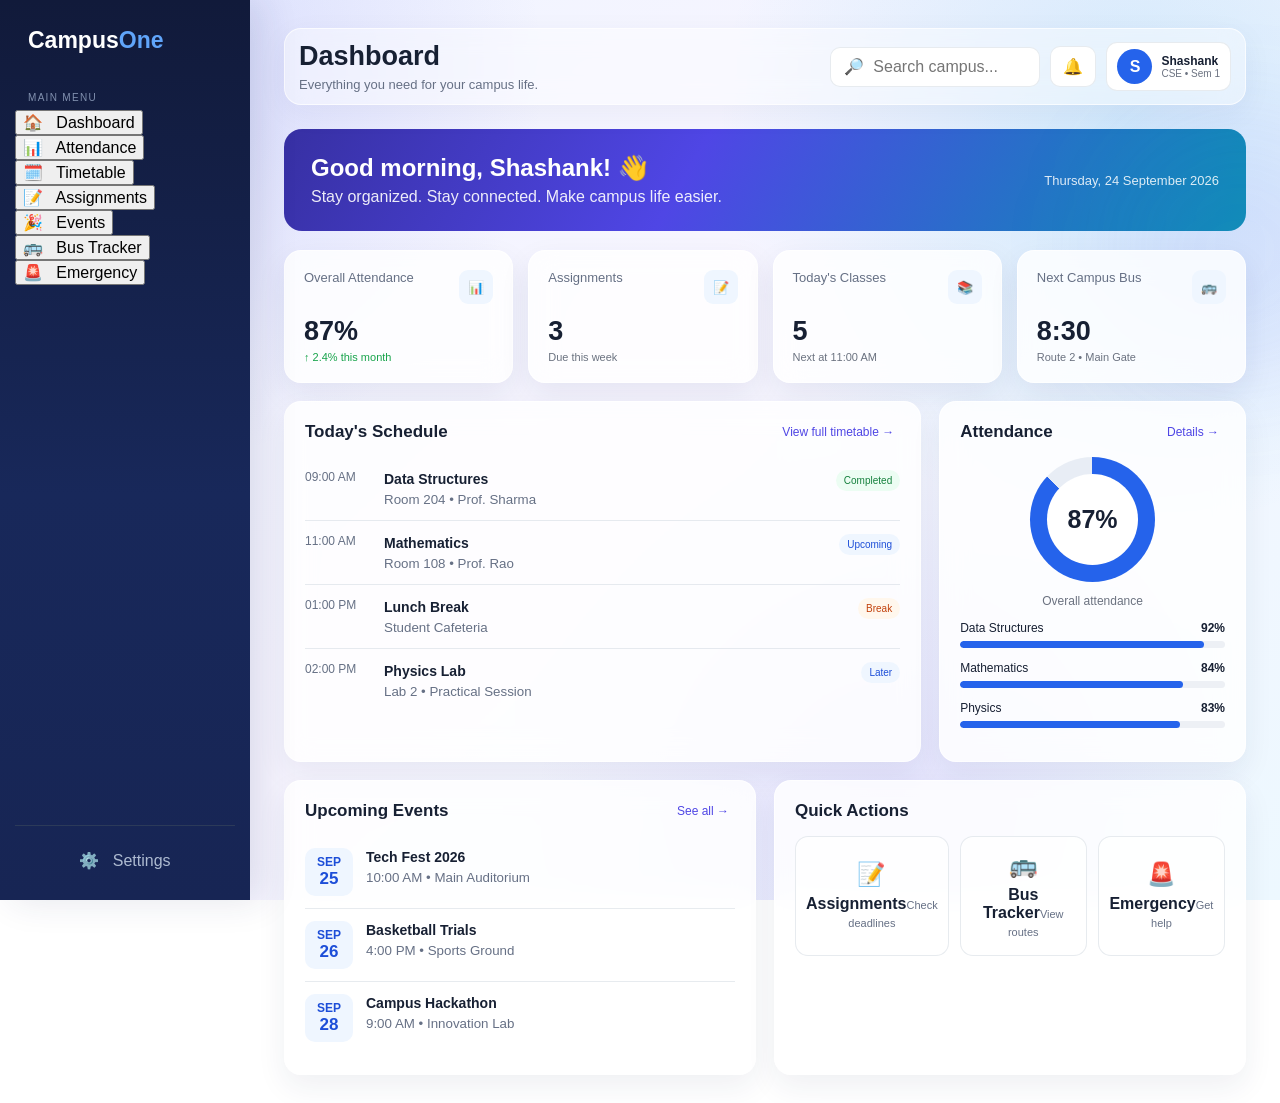
==== index.html @ 4d5c2d5e "Rename smart_campus_assistant_premium-4.html to index.html" ====
<!DOCTYPE html>
<html lang="en">
<head>
<meta charset="UTF-8">
<meta name="viewport" content="width=device-width,initial-scale=1.0">
<title>CampusOne | Smart Campus Assistant</title>
<style>
:root{--bg:#f3f6ff;--card:rgba(255,255,255,.82);--text:#172033;--muted:#667085;--primary:#4f46e5;--primary2:#3730a3;--line:rgba(148,163,184,.22);--green:#16a34a;--orange:#d97706;--red:#dc2626}
*{box-sizing:border-box}body{margin:0;font-family:Inter,Segoe UI,Arial,sans-serif;background:
radial-gradient(circle at 12% 8%,rgba(99,102,241,.18),transparent 28%),
radial-gradient(circle at 88% 14%,rgba(14,165,233,.16),transparent 30%),
radial-gradient(circle at 70% 90%,rgba(139,92,246,.12),transparent 30%),
linear-gradient(135deg,#eef4ff 0%,#f7f5ff 48%,#edf8ff 100%);
background-attachment:fixed;color:var(--text)}
button,input{font:inherit}.layout{display:flex;min-height:100vh}
.sidebar{width:250px;background:linear-gradient(180deg,#111a3a 0%,#18285a 55%,#172554 100%);color:#dbeafe;position:fixed;inset:0 auto 0 0;padding:22px 15px;z-index:10;box-shadow:12px 0 35px rgba(30,41,90,.12)}
.logo{font-size:23px;font-weight:800;padding:5px 13px 28px;color:#fff}.logo i{font-style:normal;color:#60a5fa}
.nav-title{font-size:10px;text-transform:uppercase;letter-spacing:1.3px;color:#8190ae;padding:10px 13px 7px}
.nav button{width:100%;border:0;background:transparent;color:#b9c5dc;text-align:left;padding:12px 14px;border-radius:10px;margin:2px 0;cursor:pointer}
.nav button:hover,.nav button.active{background:linear-gradient(90deg,#4f46e5,#2563eb);color:white;box-shadow:0 7px 18px rgba(37,99,235,.24)}.bottom{position:absolute;bottom:20px;left:15px;right:15px;border-top:1px solid #2c3a59;padding-top:15px}
.main{margin-left:250px;width:calc(100% - 250px);padding:28px 34px;position:relative}
.header{display:flex;justify-content:space-between;align-items:center;gap:20px;margin-bottom:24px;background:rgba(255,255,255,.42);padding:12px 14px;border:1px solid rgba(255,255,255,.7);border-radius:17px;backdrop-filter:blur(12px);box-shadow:0 8px 30px rgba(31,41,90,.05)}.header h1{margin:0;font-size:27px}.header p{margin:5px 0 0;color:var(--muted);font-size:13px}
.actions{display:flex;align-items:center;gap:10px}.search{background:#fff;border:1px solid var(--line);border-radius:10px;padding:10px 13px;width:210px}.iconbtn{border:1px solid var(--line);background:#fff;border-radius:10px;padding:10px 12px;cursor:pointer}.user{display:flex;align-items:center;gap:9px;background:#fff;border:1px solid var(--line);padding:6px 10px;border-radius:11px}.avatar{width:35px;height:35px;border-radius:50%;display:grid;place-items:center;background:#2563eb;color:#fff;font-weight:800}
.page{display:none}.page.active{display:block}.hero{background:linear-gradient(120deg,#3730a3 0%,#4f46e5 42%,#0891b2 100%);color:#fff;border-radius:18px;padding:25px 27px;display:flex;justify-content:space-between;align-items:center;overflow:hidden;margin-bottom:19px}.hero h2{margin:0 0 6px;font-size:24px}.hero p{margin:0;opacity:.9}.hero .date{font-size:13px;opacity:.85}
.stats{display:grid;grid-template-columns:repeat(4,1fr);gap:15px;margin-bottom:18px}.stat{background:var(--card);border:1px solid rgba(255,255,255,.72);border-radius:17px;padding:19px;box-shadow:0 12px 30px rgba(31,41,90,.08);backdrop-filter:blur(14px);transition:transform .2s,box-shadow .2s}.stat:hover{transform:translateY(-3px);box-shadow:0 16px 34px rgba(31,41,90,.12)}.stat-top{display:flex;justify-content:space-between;color:var(--muted);font-size:13px}.stat-icon{width:34px;height:34px;border-radius:9px;display:grid;place-items:center;background:#eff6ff}.stat strong{display:block;font-size:27px;margin-top:12px}.trend{font-size:11px;color:var(--green);margin-top:4px}
.grid{display:grid;grid-template-columns:1.35fr .65fr;gap:18px}.grid.equal{grid-template-columns:1fr 1fr}.card{background:var(--card);border:1px solid rgba(255,255,255,.72);border-radius:17px;padding:20px;box-shadow:0 12px 30px rgba(31,41,90,.07);backdrop-filter:blur(14px);transition:box-shadow .2s}.card:hover{box-shadow:0 15px 34px rgba(31,41,90,.1)}.card-head{display:flex;justify-content:space-between;align-items:center;margin-bottom:15px}.card-head h3{margin:0;font-size:17px}.link{border:0;background:none;color:var(--primary);font-size:12px;cursor:pointer}
.schedule{display:flex;gap:14px;padding:13px 0;border-bottom:1px solid var(--line)}.schedule:last-child{border:0}.time{width:65px;color:var(--muted);font-size:12px}.classbox{flex:1}.classbox b{font-size:14px}.classbox small{display:block;color:var(--muted);margin-top:4px}.tag{font-size:10px;padding:5px 8px;border-radius:99px;background:#eff6ff;color:#1d4ed8;height:max-content}.tag.green{background:#ecfdf3;color:#15803d}.tag.orange{background:#fff7ed;color:#c2410c}
.att-circle{width:125px;height:125px;border-radius:50%;margin:5px auto 12px;display:grid;place-items:center;background:conic-gradient(#2563eb 0 87%,#e8edf5 87% 100%);position:relative}.att-circle:after{content:"";position:absolute;width:91px;height:91px;border-radius:50%;background:#fff}.att-circle b{position:relative;z-index:1;font-size:25px}.center{text-align:center}.legend{display:flex;justify-content:space-between;font-size:12px;color:var(--muted);margin-top:10px}
.progress-row{margin:13px 0}.progress-row header{display:flex;justify-content:space-between;font-size:12px;margin-bottom:6px}.bar{height:7px;background:#edf0f5;border-radius:9px;overflow:hidden}.bar span{display:block;height:100%;background:#2563eb;border-radius:9px}
.event{display:flex;gap:13px;padding:12px 0;border-bottom:1px solid var(--line)}.event:last-child{border:0}.event-date{width:48px;height:48px;border-radius:10px;background:#eff6ff;color:#1d4ed8;text-align:center;padding-top:7px;font-weight:800;font-size:12px}.event-date span{display:block;font-size:17px}.event b{font-size:14px}.event small{display:block;color:var(--muted);margin-top:4px}
.quick{display:grid;grid-template-columns:repeat(3,1fr);gap:11px}.quick button{border:1px solid var(--line);background:rgba(255,255,255,.72);padding:15px 10px;border-radius:13px;cursor:pointer;color:var(--text);transition:.2s}.quick button:hover{transform:translateY(-2px);box-shadow:0 8px 20px rgba(31,41,90,.08)}.quick button:hover{border-color:#93c5fd;background:#f8fbff}.quick div{font-size:23px;margin-bottom:7px}.quick small{font-size:11px;color:var(--muted)}
table{width:100%;border-collapse:collapse;background:rgba(255,255,255,.82);border:1px solid var(--line);border-radius:14px;overflow:hidden;box-shadow:0 10px 25px rgba(31,41,90,.05)}th,td{text-align:left;padding:14px;border-bottom:1px solid var(--line);font-size:13px}th{background:#f8fafc;color:#475569}tr:last-child td{border:0}.good{color:var(--green);font-weight:700}.warning{color:var(--orange);font-weight:700}
.notice{padding:13px 15px;background:#eff6ff;border:1px solid #dbeafe;border-radius:11px;color:#1e40af;font-size:13px;margin-bottom:15px}
.assignment{display:flex;justify-content:space-between;align-items:center;border:1px solid var(--line);padding:16px;border-radius:12px;margin-bottom:11px}.assignment h4{margin:0 0 5px}.assignment p{margin:0;color:var(--muted);font-size:12px}.due{font-size:11px;color:var(--orange);font-weight:700}
.bus-card{display:flex;justify-content:space-between;align-items:center;padding:19px;border:1px solid var(--line);border-radius:13px;margin-bottom:12px;background:#fff}.bus-number{font-size:23px;font-weight:800;color:#1d4ed8}
.emergency{background:#fff1f2;border:1px solid #fecdd3;border-radius:15px;padding:20px}.contact{display:flex;justify-content:space-between;align-items:center;background:#fff;padding:15px;border-radius:10px;margin-top:10px}.call{border:0;background:#dc2626;color:#fff;padding:8px 13px;border-radius:8px;font-weight:700;cursor:pointer}
.toast{position:fixed;right:25px;bottom:25px;background:#172033;color:white;padding:13px 17px;border-radius:10px;display:none;box-shadow:0 8px 30px #0003;z-index:30}
@media(max-width:1000px){.stats{grid-template-columns:repeat(2,1fr)}.grid{grid-template-columns:1fr}.sidebar{width:76px}.logo{font-size:0}.logo i{font-size:20px}.nav-title,.bottom{display:none}.nav button{font-size:0;text-align:center}.nav button:first-letter{font-size:19px}.main{margin-left:76px;width:calc(100% - 76px)}}
@media(max-width:650px){.main{padding:16px}.header{align-items:flex-start}.search{display:none}.stats{grid-template-columns:1fr 1fr}.hero{padding:19px}.hero .date{display:none}.grid.equal,.quick{grid-template-columns:1fr}.header h1{font-size:21px}}
</style>
</head>
<body>
<div class="layout">
<aside class="sidebar">
  <div class="logo">Campus<i>One</i></div>
  <div class="nav-title">Main Menu</div>
  <nav>
    <button class="active" onclick="go('dashboard',this)">🏠 &nbsp; Dashboard</button>
    <button onclick="go('attendance',this)">📊 &nbsp; Attendance</button>
    <button onclick="go('timetable',this)">🗓️ &nbsp; Timetable</button>
    <button onclick="go('assignments',this)">📝 &nbsp; Assignments</button>
    <button onclick="go('events',this)">🎉 &nbsp; Events</button>
    <button onclick="go('bus',this)">🚌 &nbsp; Bus Tracker</button>
    <button onclick="go('emergency',this)">🚨 &nbsp; Emergency</button>
  </nav>
  <div class="bottom"><button style="width:100%;border:0;background:none;color:#aebbd1;padding:10px;cursor:pointer" onclick="toast('Settings are available in the full version.')">⚙️ &nbsp; Settings</button></div>
</aside>

<main class="main"><div style="position:fixed;width:260px;height:260px;border-radius:50%;background:rgba(99,102,241,.10);filter:blur(55px);right:-90px;top:120px;pointer-events:none"></div>
<header class="header">
  <div><h1 id="title">Dashboard</h1><p id="subtitle">Everything you need for your campus life.</p></div>
  <div class="actions"><input class="search" placeholder="🔎  Search campus..." oninput="globalSearch(this.value)"><button class="iconbtn" onclick="toast('You have 3 new notifications 🔔')">🔔</button><div class="user"><div class="avatar">S</div><span style="font-size:12px"><b>Shashank</b><small style="display:block;color:#6b7280">CSE • Sem 1</small></span></div></div>
</header>

<section id="dashboard" class="page active">
  <div class="hero"><div><h2>Good morning, Shashank! 👋</h2><p>Stay organized. Stay connected. Make campus life easier.</p></div><div class="date">Thursday, 24 September 2026</div></div>
  <div class="stats">
    <div class="stat"><div class="stat-top"><span>Overall Attendance</span><span class="stat-icon">📊</span></div><strong>87%</strong><div class="trend">↑ 2.4% this month</div></div>
    <div class="stat"><div class="stat-top"><span>Assignments</span><span class="stat-icon">📝</span></div><strong>3</strong><div style="color:#6b7280;font-size:11px;margin-top:4px">Due this week</div></div>
    <div class="stat"><div class="stat-top"><span>Today's Classes</span><span class="stat-icon">📚</span></div><strong>5</strong><div style="color:#6b7280;font-size:11px;margin-top:4px">Next at 11:00 AM</div></div>
    <div class="stat"><div class="stat-top"><span>Next Campus Bus</span><span class="stat-icon">🚌</span></div><strong>8:30</strong><div style="color:#6b7280;font-size:11px;margin-top:4px">Route 2 • Main Gate</div></div>
  </div>
  <div class="grid">
    <div class="card"><div class="card-head"><h3>Today's Schedule</h3><button class="link" onclick="go('timetable',document.querySelectorAll('.nav button')[2])">View full timetable →</button></div>
      <div class="schedule"><div class="time">09:00 AM</div><div class="classbox"><b>Data Structures</b><small>Room 204 • Prof. Sharma</small></div><span class="tag green">Completed</span></div>
      <div class="schedule"><div class="time">11:00 AM</div><div class="classbox"><b>Mathematics</b><small>Room 108 • Prof. Rao</small></div><span class="tag">Upcoming</span></div>
      <div class="schedule"><div class="time">01:00 PM</div><div class="classbox"><b>Lunch Break</b><small>Student Cafeteria</small></div><span class="tag orange">Break</span></div>
      <div class="schedule"><div class="time">02:00 PM</div><div class="classbox"><b>Physics Lab</b><small>Lab 2 • Practical Session</small></div><span class="tag">Later</span></div>
    </div>
    <div class="card"><div class="card-head"><h3>Attendance</h3><button class="link" onclick="go('attendance',document.querySelectorAll('.nav button')[1])">Details →</button></div>
      <div class="att-circle"><b>87%</b></div><div class="center" style="font-size:12px;color:#6b7280">Overall attendance</div>
      <div class="progress-row"><header><span>Data Structures</span><b>92%</b></header><div class="bar"><span style="width:92%"></span></div></div>
      <div class="progress-row"><header><span>Mathematics</span><b>84%</b></header><div class="bar"><span style="width:84%"></span></div></div>
      <div class="progress-row"><header><span>Physics</span><b>83%</b></header><div class="bar"><span style="width:83%"></span></div></div>
    </div>
  </div><br>
  <div class="grid equal">
    <div class="card"><div class="card-head"><h3>Upcoming Events</h3><button class="link" onclick="go('events',document.querySelectorAll('.nav button')[4])">See all →</button></div>
      <div class="event"><div class="event-date">SEP<span>25</span></div><div><b>Tech Fest 2026</b><small>10:00 AM • Main Auditorium</small></div></div>
      <div class="event"><div class="event-date">SEP<span>26</span></div><div><b>Basketball Trials</b><small>4:00 PM • Sports Ground</small></div></div>
      <div class="event"><div class="event-date">SEP<span>28</span></div><div><b>Campus Hackathon</b><small>9:00 AM • Innovation Lab</small></div></div>
    </div>
    <div class="card"><div class="card-head"><h3>Quick Actions</h3></div><div class="quick">
      <button onclick="go('assignments',document.querySelectorAll('.nav button')[3])"><div>📝</div><b>Assignments</b><small>Check deadlines</small></button>
      <button onclick="go('bus',document.querySelectorAll('.nav button')[5])"><div>🚌</div><b>Bus Tracker</b><small>View routes</small></button>
      <button onclick="go('emergency',document.querySelectorAll('.nav button')[6])"><div>🚨</div><b>Emergency</b><small>Get help</small></button>
    </div></div>
  </div>
</section>

<section id="attendance" class="page">
  <div class="notice">💡 Your overall attendance is <b>87%</b>. You are currently above the 75% minimum requirement.</div>
  <div class="stats"><div class="stat"><div class="stat-top"><span>Overall</span></div><strong class="good">87%</strong></div><div class="stat"><div class="stat-top"><span>Classes Present</span></div><strong>92</strong></div><div class="stat"><div class="stat-top"><span>Classes Absent</span></div><strong>14</strong></div><div class="stat"><div class="stat-top"><span>Required</span></div><strong>75%</strong></div></div>
  <div class="card"><div class="card-head"><h3>Subject-wise Attendance</h3></div><table><tr><th>Subject</th><th>Present</th><th>Total</th><th>Attendance</th><th>Status</th></tr>
  <tr><td>Data Structures</td><td>24</td><td>26</td><td class="good">92%</td><td class="good">Safe</td></tr><tr><td>Mathematics</td><td>21</td><td>25</td><td class="good">84%</td><td class="good">Safe</td></tr><tr><td>Physics</td><td>20</td><td>24</td><td class="good">83%</td><td class="good">Safe</td></tr><tr><td>Digital Logic</td><td>18</td><td>21</td><td class="good">86%</td><td class="good">Safe</td></tr><tr><td>Programming</td><td>19</td><td>23</td><td class="warning">83%</td><td class="good">Safe</td></tr></table></div>
</section>

<section id="timetable" class="page">
<div class="card"><div class="card-head"><h3>Weekly Timetable</h3><span class="tag">Semester 1</span></div><table><tr><th>Time</th><th>Monday</th><th>Tuesday</th><th>Wednesday</th><th>Thursday</th><th>Friday</th></tr>
<tr><td>09:00</td><td>Data Structures</td><td>Mathematics</td><td>Physics</td><td>Data Structures</td><td>Programming</td></tr><tr><td>11:00</td><td>Mathematics</td><td>Digital Logic</td><td>English</td><td>Mathematics</td><td>Digital Logic</td></tr><tr><td>14:00</td><td>Physics Lab</td><td>Programming</td><td>Digital Logic</td><td>Programming Lab</td><td>Project Work</td></tr><tr><td>16:00</td><td>Programming</td><td>Sports</td><td>Library</td><td>Project Work</td><td>Club Activity</td></tr></table></div>
</section>

<section id="assignments" class="page">
<div class="card"><div class="card-head"><h3>Assignments</h3><button class="link" onclick="toast('New assignment feature is available to faculty accounts.')">+ Add</button></div>
<div class="assignment"><div><h4>Data Structures — Linked List</h4><p>Implement linked-list operations and submit the source code.</p></div><span class="due">DUE TOMORROW</span></div>
<div class="assignment"><div><h4>Physics — Lab Report</h4><p>Complete the experiment report and upload PDF.</p></div><span class="due">DUE 26 SEP</span></div>
<div class="assignment"><div><h4>Digital Logic — K-Maps</h4><p>Solve the Boolean simplification problems.</p></div><span class="due">DUE 29 SEP</span></div>
<div class="assignment"><div><h4>English — Presentation</h4><p>Prepare a 5-minute presentation for class.</p></div><span class="good">SUBMITTED</span></div>
</div></section>

<section id="events" class="page"><div class="card"><div class="card-head"><h3>Campus Events</h3><span class="tag">September 2026</span></div>
<div class="event"><div class="event-date">SEP<span>25</span></div><div><b>Tech Fest 2026</b><small>10:00 AM • Main Auditorium • Talks, demos and coding activities</small></div></div>
<div class="event"><div class="event-date">SEP<span>26</span></div><div><b>Basketball Trials</b><small>4:00 PM • Sports Ground • Student selections</small></div></div>
<div class="event"><div class="event-date">SEP<span>28</span></div><div><b>Campus Hackathon</b><small>9:00 AM • Innovation Lab • 24-hour hackathon</small></div></div>
<div class="event"><div class="event-date">SEP<span>30</span></div><div><b>Freshers Club Fair</b><small>11:00 AM • Student Plaza • Explore student clubs</small></div></div>
</div></section>

<section id="bus" class="page"><div class="notice">🚌 Live-style demo: bus information is shown using sample campus data for the prototype.</div>
<div class="bus-card"><div><b>Route 1</b><p style="color:#6b7280;margin:5px 0">Main Gate → Hostel → North Block</p></div><div class="bus-number">8:15 AM</div></div>
<div class="bus-card"><div><b>Route 2</b><p style="color:#6b7280;margin:5px 0">Main Gate → City Center</p></div><div><div class="bus-number">8:30 AM</div><small class="good">● On time</small></div></div>
<div class="bus-card"><div><b>Route 3</b><p style="color:#6b7280;margin:5px 0">Hostel → Campus</p></div><div class="bus-number">8:45 AM</div></div>
<div class="card"><b>Next stop: Main Gate</b><p style="color:#6b7280">Route 2 is expected in approximately 8 minutes.</p><div class="bar"><span style="width:72%"></span></div></div>
</section>

<section id="emergency" class="page"><div class="emergency"><h3 style="margin-top:0;color:#be123c">Emergency & Campus Support</h3><p style="color:#6b7280">Quick access to important campus contacts.</p>
<div class="contact"><span><b>Campus Security</b><small style="display:block;color:#6b7280">24×7 campus assistance</small></span><button class="call" onclick="toast('Calling Campus Security…')">Call</button></div>
<div class="contact"><span><b>Medical Centre</b><small style="display:block;color:#6b7280">Campus health support</small></span><button class="call" onclick="toast('Calling Medical Centre…')">Call</button></div>
<div class="contact"><span><b>Women Safety Helpline</b><small style="display:block;color:#6b7280">Campus safety support</small></span><button class="call" onclick="toast('Calling Safety Helpline…')">Call</button></div>
</div></section>
</main></div>
<div id="toast" class="toast"></div>
<script>
const info={
dashboard:['Dashboard','Everything you need for your campus life.'],
attendance:['Attendance','Monitor your attendance subject by subject.'],
timetable:['Timetable','Your weekly academic schedule.'],
assignments:['Assignments','Track deadlines and submission status.'],
events:['College Events','Discover what is happening around campus.'],
bus:['Campus Bus Tracker','Check routes and upcoming bus timings.'],
emergency:['Emergency Contacts','Quick access to campus support.']
};
function go(id,btn){document.querySelectorAll('.page').forEach(x=>x.classList.remove('active'));document.getElementById(id).classList.add('active');document.querySelectorAll('.nav button').forEach(x=>x.classList.remove('active'));if(btn)btn.classList.add('active');document.getElementById('title').textContent=info[id][0];document.getElementById('subtitle').textContent=info[id][1];window.scrollTo({top:0,behavior:'smooth'})}
function toast(msg){const t=document.getElementById('toast');t.textContent=msg;t.style.display='block';clearTimeout(window.tt);window.tt=setTimeout(()=>t.style.display='none',2400)}
function globalSearch(q){if(q.trim())toast('Searching campus for: '+q)}
</script>
</body>
</html>
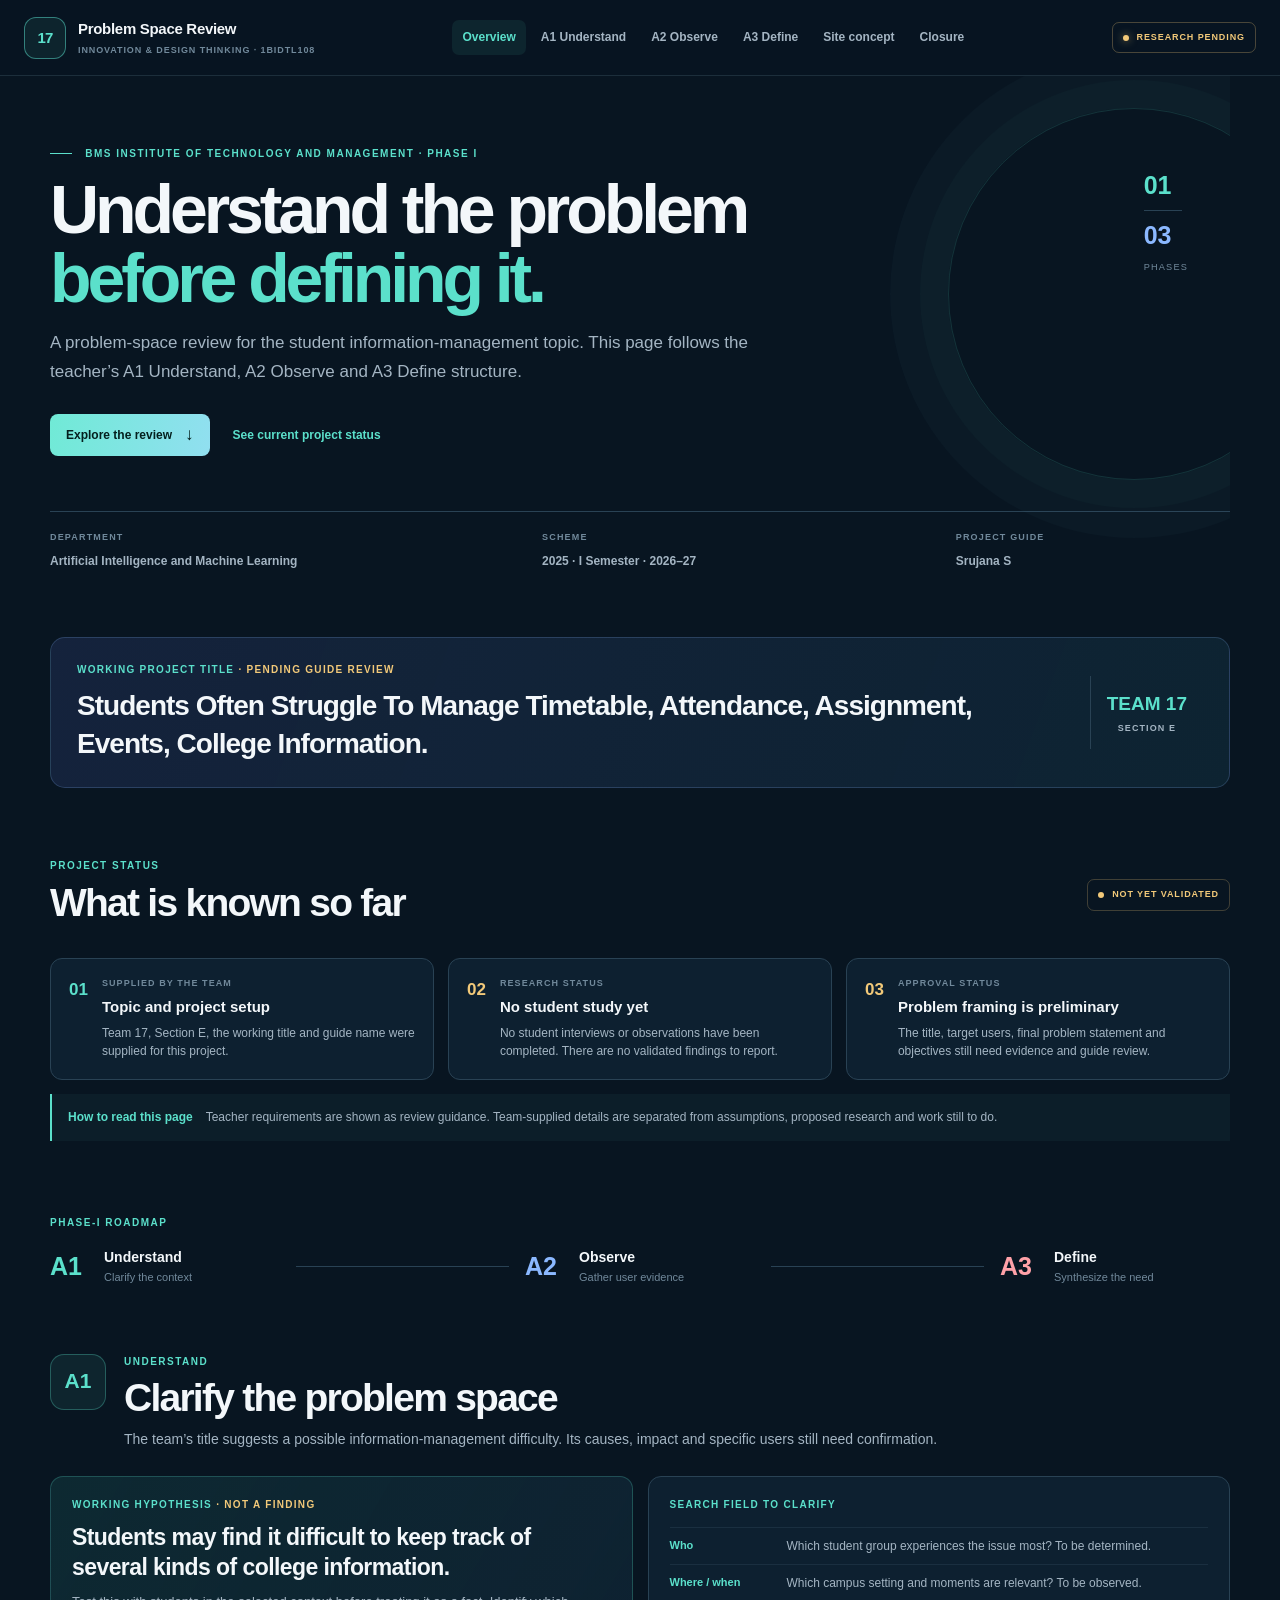
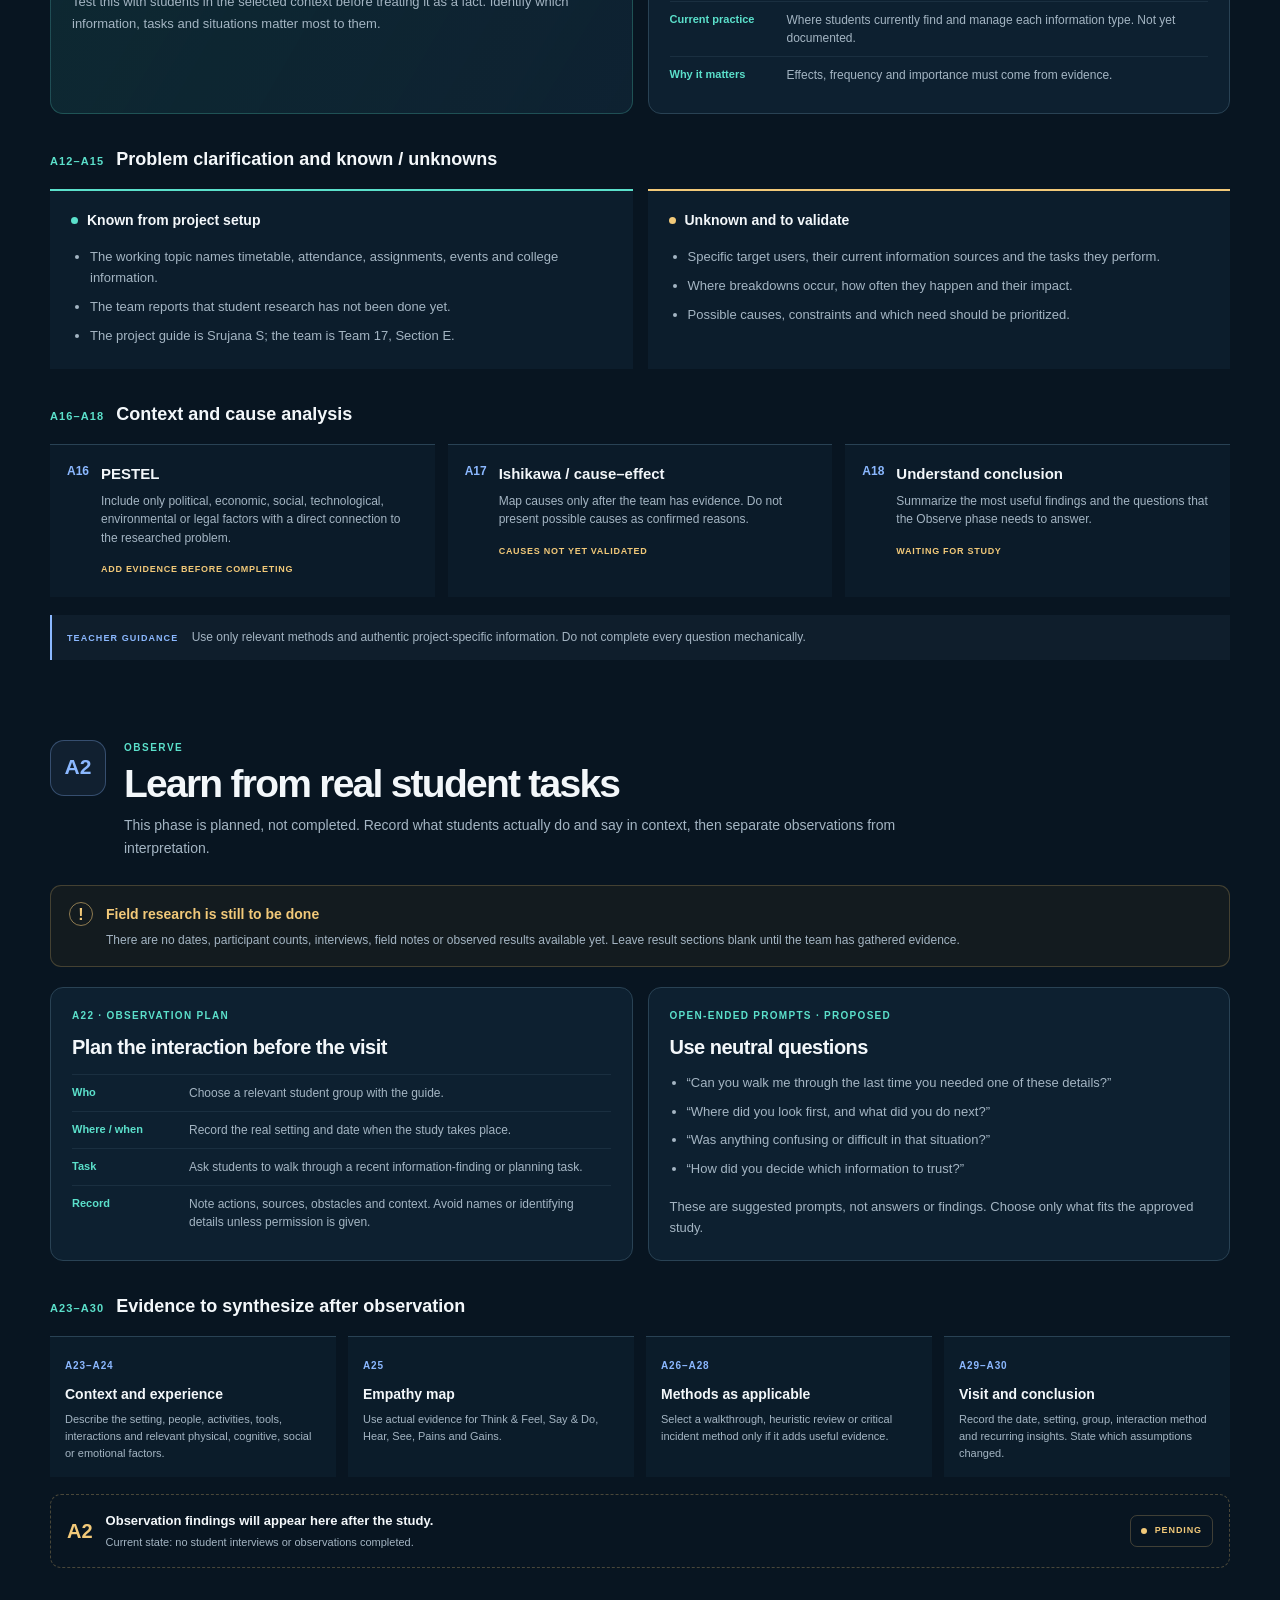
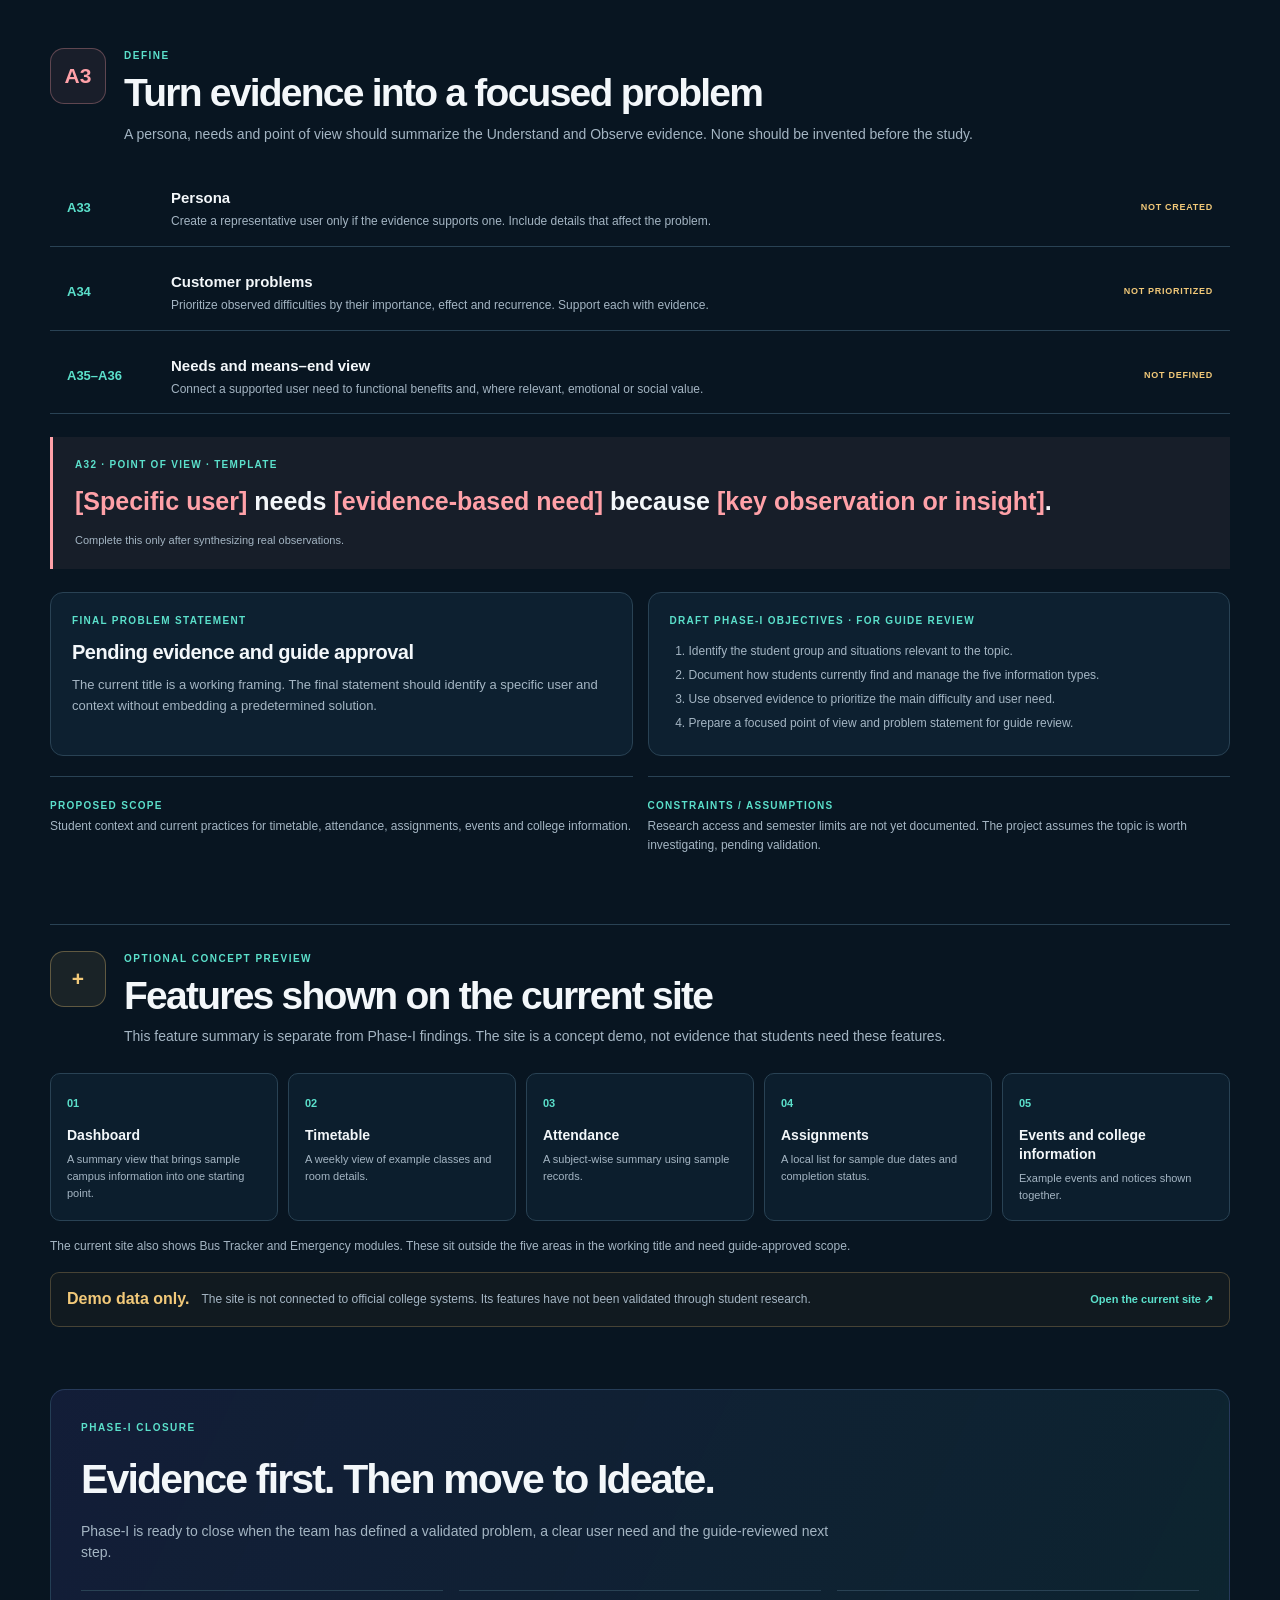
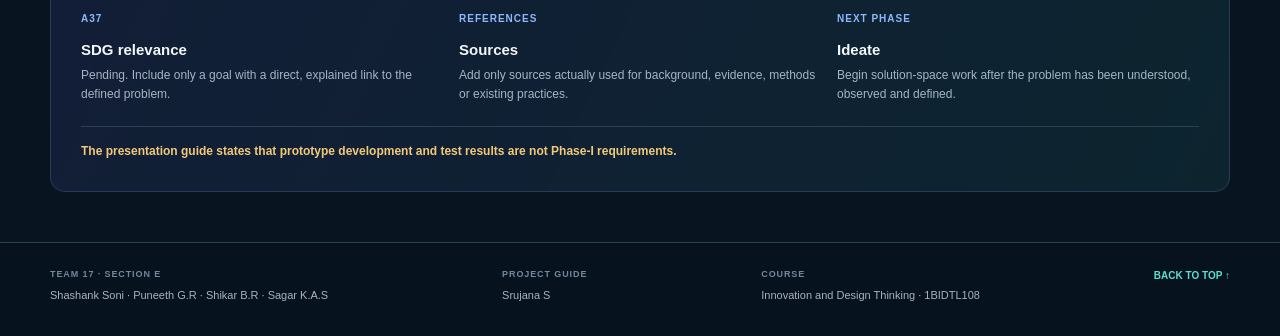
==== commit 0867199d: "Publish Phase-I review site Add the A1–A3 review microsite and separate, unvalidated site feature pr" ====
--- a/index.html
+++ b/index.html
@@ -1,157 +1,128 @@
-<!DOCTYPE html>
+<!doctype html>
 <html lang="en">
 <head>
-<meta charset="UTF-8">
-<meta name="viewport" content="width=device-width,initial-scale=1.0">
-<title>CampusOne | Smart Campus Assistant</title>
-<style>
-:root{--bg:#f3f6ff;--card:rgba(255,255,255,.82);--text:#172033;--muted:#667085;--primary:#4f46e5;--primary2:#3730a3;--line:rgba(148,163,184,.22);--green:#16a34a;--orange:#d97706;--red:#dc2626}
-*{box-sizing:border-box}body{margin:0;font-family:Inter,Segoe UI,Arial,sans-serif;background:
-radial-gradient(circle at 12% 8%,rgba(99,102,241,.18),transparent 28%),
-radial-gradient(circle at 88% 14%,rgba(14,165,233,.16),transparent 30%),
-radial-gradient(circle at 70% 90%,rgba(139,92,246,.12),transparent 30%),
-linear-gradient(135deg,#eef4ff 0%,#f7f5ff 48%,#edf8ff 100%);
-background-attachment:fixed;color:var(--text)}
-button,input{font:inherit}.layout{display:flex;min-height:100vh}
-.sidebar{width:250px;background:linear-gradient(180deg,#111a3a 0%,#18285a 55%,#172554 100%);color:#dbeafe;position:fixed;inset:0 auto 0 0;padding:22px 15px;z-index:10;box-shadow:12px 0 35px rgba(30,41,90,.12)}
-.logo{font-size:23px;font-weight:800;padding:5px 13px 28px;color:#fff}.logo i{font-style:normal;color:#60a5fa}
-.nav-title{font-size:10px;text-transform:uppercase;letter-spacing:1.3px;color:#8190ae;padding:10px 13px 7px}
-.nav button{width:100%;border:0;background:transparent;color:#b9c5dc;text-align:left;padding:12px 14px;border-radius:10px;margin:2px 0;cursor:pointer}
-.nav button:hover,.nav button.active{background:linear-gradient(90deg,#4f46e5,#2563eb);color:white;box-shadow:0 7px 18px rgba(37,99,235,.24)}.bottom{position:absolute;bottom:20px;left:15px;right:15px;border-top:1px solid #2c3a59;padding-top:15px}
-.main{margin-left:250px;width:calc(100% - 250px);padding:28px 34px;position:relative}
-.header{display:flex;justify-content:space-between;align-items:center;gap:20px;margin-bottom:24px;background:rgba(255,255,255,.42);padding:12px 14px;border:1px solid rgba(255,255,255,.7);border-radius:17px;backdrop-filter:blur(12px);box-shadow:0 8px 30px rgba(31,41,90,.05)}.header h1{margin:0;font-size:27px}.header p{margin:5px 0 0;color:var(--muted);font-size:13px}
-.actions{display:flex;align-items:center;gap:10px}.search{background:#fff;border:1px solid var(--line);border-radius:10px;padding:10px 13px;width:210px}.iconbtn{border:1px solid var(--line);background:#fff;border-radius:10px;padding:10px 12px;cursor:pointer}.user{display:flex;align-items:center;gap:9px;background:#fff;border:1px solid var(--line);padding:6px 10px;border-radius:11px}.avatar{width:35px;height:35px;border-radius:50%;display:grid;place-items:center;background:#2563eb;color:#fff;font-weight:800}
-.page{display:none}.page.active{display:block}.hero{background:linear-gradient(120deg,#3730a3 0%,#4f46e5 42%,#0891b2 100%);color:#fff;border-radius:18px;padding:25px 27px;display:flex;justify-content:space-between;align-items:center;overflow:hidden;margin-bottom:19px}.hero h2{margin:0 0 6px;font-size:24px}.hero p{margin:0;opacity:.9}.hero .date{font-size:13px;opacity:.85}
-.stats{display:grid;grid-template-columns:repeat(4,1fr);gap:15px;margin-bottom:18px}.stat{background:var(--card);border:1px solid rgba(255,255,255,.72);border-radius:17px;padding:19px;box-shadow:0 12px 30px rgba(31,41,90,.08);backdrop-filter:blur(14px);transition:transform .2s,box-shadow .2s}.stat:hover{transform:translateY(-3px);box-shadow:0 16px 34px rgba(31,41,90,.12)}.stat-top{display:flex;justify-content:space-between;color:var(--muted);font-size:13px}.stat-icon{width:34px;height:34px;border-radius:9px;display:grid;place-items:center;background:#eff6ff}.stat strong{display:block;font-size:27px;margin-top:12px}.trend{font-size:11px;color:var(--green);margin-top:4px}
-.grid{display:grid;grid-template-columns:1.35fr .65fr;gap:18px}.grid.equal{grid-template-columns:1fr 1fr}.card{background:var(--card);border:1px solid rgba(255,255,255,.72);border-radius:17px;padding:20px;box-shadow:0 12px 30px rgba(31,41,90,.07);backdrop-filter:blur(14px);transition:box-shadow .2s}.card:hover{box-shadow:0 15px 34px rgba(31,41,90,.1)}.card-head{display:flex;justify-content:space-between;align-items:center;margin-bottom:15px}.card-head h3{margin:0;font-size:17px}.link{border:0;background:none;color:var(--primary);font-size:12px;cursor:pointer}
-.schedule{display:flex;gap:14px;padding:13px 0;border-bottom:1px solid var(--line)}.schedule:last-child{border:0}.time{width:65px;color:var(--muted);font-size:12px}.classbox{flex:1}.classbox b{font-size:14px}.classbox small{display:block;color:var(--muted);margin-top:4px}.tag{font-size:10px;padding:5px 8px;border-radius:99px;background:#eff6ff;color:#1d4ed8;height:max-content}.tag.green{background:#ecfdf3;color:#15803d}.tag.orange{background:#fff7ed;color:#c2410c}
-.att-circle{width:125px;height:125px;border-radius:50%;margin:5px auto 12px;display:grid;place-items:center;background:conic-gradient(#2563eb 0 87%,#e8edf5 87% 100%);position:relative}.att-circle:after{content:"";position:absolute;width:91px;height:91px;border-radius:50%;background:#fff}.att-circle b{position:relative;z-index:1;font-size:25px}.center{text-align:center}.legend{display:flex;justify-content:space-between;font-size:12px;color:var(--muted);margin-top:10px}
-.progress-row{margin:13px 0}.progress-row header{display:flex;justify-content:space-between;font-size:12px;margin-bottom:6px}.bar{height:7px;background:#edf0f5;border-radius:9px;overflow:hidden}.bar span{display:block;height:100%;background:#2563eb;border-radius:9px}
-.event{display:flex;gap:13px;padding:12px 0;border-bottom:1px solid var(--line)}.event:last-child{border:0}.event-date{width:48px;height:48px;border-radius:10px;background:#eff6ff;color:#1d4ed8;text-align:center;padding-top:7px;font-weight:800;font-size:12px}.event-date span{display:block;font-size:17px}.event b{font-size:14px}.event small{display:block;color:var(--muted);margin-top:4px}
-.quick{display:grid;grid-template-columns:repeat(3,1fr);gap:11px}.quick button{border:1px solid var(--line);background:rgba(255,255,255,.72);padding:15px 10px;border-radius:13px;cursor:pointer;color:var(--text);transition:.2s}.quick button:hover{transform:translateY(-2px);box-shadow:0 8px 20px rgba(31,41,90,.08)}.quick button:hover{border-color:#93c5fd;background:#f8fbff}.quick div{font-size:23px;margin-bottom:7px}.quick small{font-size:11px;color:var(--muted)}
-table{width:100%;border-collapse:collapse;background:rgba(255,255,255,.82);border:1px solid var(--line);border-radius:14px;overflow:hidden;box-shadow:0 10px 25px rgba(31,41,90,.05)}th,td{text-align:left;padding:14px;border-bottom:1px solid var(--line);font-size:13px}th{background:#f8fafc;color:#475569}tr:last-child td{border:0}.good{color:var(--green);font-weight:700}.warning{color:var(--orange);font-weight:700}
-.notice{padding:13px 15px;background:#eff6ff;border:1px solid #dbeafe;border-radius:11px;color:#1e40af;font-size:13px;margin-bottom:15px}
-.assignment{display:flex;justify-content:space-between;align-items:center;border:1px solid var(--line);padding:16px;border-radius:12px;margin-bottom:11px}.assignment h4{margin:0 0 5px}.assignment p{margin:0;color:var(--muted);font-size:12px}.due{font-size:11px;color:var(--orange);font-weight:700}
-.bus-card{display:flex;justify-content:space-between;align-items:center;padding:19px;border:1px solid var(--line);border-radius:13px;margin-bottom:12px;background:#fff}.bus-number{font-size:23px;font-weight:800;color:#1d4ed8}
-.emergency{background:#fff1f2;border:1px solid #fecdd3;border-radius:15px;padding:20px}.contact{display:flex;justify-content:space-between;align-items:center;background:#fff;padding:15px;border-radius:10px;margin-top:10px}.call{border:0;background:#dc2626;color:#fff;padding:8px 13px;border-radius:8px;font-weight:700;cursor:pointer}
-.toast{position:fixed;right:25px;bottom:25px;background:#172033;color:white;padding:13px 17px;border-radius:10px;display:none;box-shadow:0 8px 30px #0003;z-index:30}
-@media(max-width:1000px){.stats{grid-template-columns:repeat(2,1fr)}.grid{grid-template-columns:1fr}.sidebar{width:76px}.logo{font-size:0}.logo i{font-size:20px}.nav-title,.bottom{display:none}.nav button{font-size:0;text-align:center}.nav button:first-letter{font-size:19px}.main{margin-left:76px;width:calc(100% - 76px)}}
-@media(max-width:650px){.main{padding:16px}.header{align-items:flex-start}.search{display:none}.stats{grid-template-columns:1fr 1fr}.hero{padding:19px}.hero .date{display:none}.grid.equal,.quick{grid-template-columns:1fr}.header h1{font-size:21px}}
-</style>
+  <meta charset="utf-8">
+  <meta name="viewport" content="width=device-width, initial-scale=1">
+  <meta name="theme-color" content="#081521">
+  <meta name="description" content="A Phase-I problem-space review for the student information-management topic, aligned with the BMSIT&M IDT presentation guide.">
+  <title>Phase-I Problem Space Review | Team 17</title>
+  <link rel="stylesheet" href="styles.css">
+  <script src="app.js" defer></script>
 </head>
 <body>
-<div class="layout">
-<aside class="sidebar">
-  <div class="logo">Campus<i>One</i></div>
-  <div class="nav-title">Main Menu</div>
-  <nav>
-    <button class="active" onclick="go('dashboard',this)">🏠 &nbsp; Dashboard</button>
-    <button onclick="go('attendance',this)">📊 &nbsp; Attendance</button>
-    <button onclick="go('timetable',this)">🗓️ &nbsp; Timetable</button>
-    <button onclick="go('assignments',this)">📝 &nbsp; Assignments</button>
-    <button onclick="go('events',this)">🎉 &nbsp; Events</button>
-    <button onclick="go('bus',this)">🚌 &nbsp; Bus Tracker</button>
-    <button onclick="go('emergency',this)">🚨 &nbsp; Emergency</button>
-  </nav>
-  <div class="bottom"><button style="width:100%;border:0;background:none;color:#aebbd1;padding:10px;cursor:pointer" onclick="toast('Settings are available in the full version.')">⚙️ &nbsp; Settings</button></div>
-</aside>
+  <a class="skip-link" href="#overview">Skip to project overview</a>
+  <header class="site-header">
+    <a class="brand" href="#top" aria-label="Go to project overview"><span class="brand-mark">17</span><span><strong>Problem Space Review</strong><small>INNOVATION &amp; DESIGN THINKING · 1BIDTL108</small></span></a>
+    <nav class="main-nav" aria-label="Phase navigation">
+      <a href="#overview">Overview</a><a href="#a1">A1 Understand</a><a href="#a2">A2 Observe</a><a href="#a3">A3 Define</a><a href="#site-concept">Site concept</a><a href="#closure">Closure</a>
+    </nav>
+    <a class="header-status" href="#status"><span></span> RESEARCH PENDING</a>
+  </header>
 
-<main class="main"><div style="position:fixed;width:260px;height:260px;border-radius:50%;background:rgba(99,102,241,.10);filter:blur(55px);right:-90px;top:120px;pointer-events:none"></div>
-<header class="header">
-  <div><h1 id="title">Dashboard</h1><p id="subtitle">Everything you need for your campus life.</p></div>
-  <div class="actions"><input class="search" placeholder="🔎  Search campus..." oninput="globalSearch(this.value)"><button class="iconbtn" onclick="toast('You have 3 new notifications 🔔')">🔔</button><div class="user"><div class="avatar">S</div><span style="font-size:12px"><b>Shashank</b><small style="display:block;color:#6b7280">CSE • Sem 1</small></span></div></div>
-</header>
+  <main id="top">
+    <section class="hero" id="overview" aria-labelledby="hero-title">
+      <div class="hero-copy">
+        <p class="eyebrow"><span class="eyebrow-rule"></span> BMS INSTITUTE OF TECHNOLOGY AND MANAGEMENT · PHASE I</p>
+        <h1 id="hero-title">Understand the problem<br><em>before defining it.</em></h1>
+        <p class="hero-lede">A problem-space review for the student information-management topic. This page follows the teacher’s A1 Understand, A2 Observe and A3 Define structure.</p>
+        <div class="hero-actions"><a class="button button-primary" href="#a1">Explore the review <span>↓</span></a><a class="text-link" href="#status">See current project status</a></div>
+      </div>
+      <div class="hero-index" aria-hidden="true"><span>01</span><i></i><span>03</span><small>PHASES</small></div>
+      <div class="hero-meta"><span>DEPARTMENT <strong>Artificial Intelligence and Machine Learning</strong></span><span>SCHEME <strong>2025 · I Semester · 2026–27</strong></span><span>PROJECT GUIDE <strong>Srujana S</strong></span></div>
+    </section>
 
-<section id="dashboard" class="page active">
-  <div class="hero"><div><h2>Good morning, Shashank! 👋</h2><p>Stay organized. Stay connected. Make campus life easier.</p></div><div class="date">Thursday, 24 September 2026</div></div>
-  <div class="stats">
-    <div class="stat"><div class="stat-top"><span>Overall Attendance</span><span class="stat-icon">📊</span></div><strong>87%</strong><div class="trend">↑ 2.4% this month</div></div>
-    <div class="stat"><div class="stat-top"><span>Assignments</span><span class="stat-icon">📝</span></div><strong>3</strong><div style="color:#6b7280;font-size:11px;margin-top:4px">Due this week</div></div>
-    <div class="stat"><div class="stat-top"><span>Today's Classes</span><span class="stat-icon">📚</span></div><strong>5</strong><div style="color:#6b7280;font-size:11px;margin-top:4px">Next at 11:00 AM</div></div>
-    <div class="stat"><div class="stat-top"><span>Next Campus Bus</span><span class="stat-icon">🚌</span></div><strong>8:30</strong><div style="color:#6b7280;font-size:11px;margin-top:4px">Route 2 • Main Gate</div></div>
-  </div>
-  <div class="grid">
-    <div class="card"><div class="card-head"><h3>Today's Schedule</h3><button class="link" onclick="go('timetable',document.querySelectorAll('.nav button')[2])">View full timetable →</button></div>
-      <div class="schedule"><div class="time">09:00 AM</div><div class="classbox"><b>Data Structures</b><small>Room 204 • Prof. Sharma</small></div><span class="tag green">Completed</span></div>
-      <div class="schedule"><div class="time">11:00 AM</div><div class="classbox"><b>Mathematics</b><small>Room 108 • Prof. Rao</small></div><span class="tag">Upcoming</span></div>
-      <div class="schedule"><div class="time">01:00 PM</div><div class="classbox"><b>Lunch Break</b><small>Student Cafeteria</small></div><span class="tag orange">Break</span></div>
-      <div class="schedule"><div class="time">02:00 PM</div><div class="classbox"><b>Physics Lab</b><small>Lab 2 • Practical Session</small></div><span class="tag">Later</span></div>
-    </div>
-    <div class="card"><div class="card-head"><h3>Attendance</h3><button class="link" onclick="go('attendance',document.querySelectorAll('.nav button')[1])">Details →</button></div>
-      <div class="att-circle"><b>87%</b></div><div class="center" style="font-size:12px;color:#6b7280">Overall attendance</div>
-      <div class="progress-row"><header><span>Data Structures</span><b>92%</b></header><div class="bar"><span style="width:92%"></span></div></div>
-      <div class="progress-row"><header><span>Mathematics</span><b>84%</b></header><div class="bar"><span style="width:84%"></span></div></div>
-      <div class="progress-row"><header><span>Physics</span><b>83%</b></header><div class="bar"><span style="width:83%"></span></div></div>
-    </div>
-  </div><br>
-  <div class="grid equal">
-    <div class="card"><div class="card-head"><h3>Upcoming Events</h3><button class="link" onclick="go('events',document.querySelectorAll('.nav button')[4])">See all →</button></div>
-      <div class="event"><div class="event-date">SEP<span>25</span></div><div><b>Tech Fest 2026</b><small>10:00 AM • Main Auditorium</small></div></div>
-      <div class="event"><div class="event-date">SEP<span>26</span></div><div><b>Basketball Trials</b><small>4:00 PM • Sports Ground</small></div></div>
-      <div class="event"><div class="event-date">SEP<span>28</span></div><div><b>Campus Hackathon</b><small>9:00 AM • Innovation Lab</small></div></div>
-    </div>
-    <div class="card"><div class="card-head"><h3>Quick Actions</h3></div><div class="quick">
-      <button onclick="go('assignments',document.querySelectorAll('.nav button')[3])"><div>📝</div><b>Assignments</b><small>Check deadlines</small></button>
-      <button onclick="go('bus',document.querySelectorAll('.nav button')[5])"><div>🚌</div><b>Bus Tracker</b><small>View routes</small></button>
-      <button onclick="go('emergency',document.querySelectorAll('.nav button')[6])"><div>🚨</div><b>Emergency</b><small>Get help</small></button>
-    </div></div>
-  </div>
-</section>
+    <section class="title-band" aria-label="Working project title">
+      <div><p class="section-label">WORKING PROJECT TITLE <span>· PENDING GUIDE REVIEW</span></p><h2>Students Often Struggle To Manage Timetable, Attendance, Assignment, Events, College Information.</h2></div>
+      <div class="team-stamp"><strong>TEAM 17</strong><span>SECTION E</span></div>
+    </section>
 
-<section id="attendance" class="page">
-  <div class="notice">💡 Your overall attendance is <b>87%</b>. You are currently above the 75% minimum requirement.</div>
-  <div class="stats"><div class="stat"><div class="stat-top"><span>Overall</span></div><strong class="good">87%</strong></div><div class="stat"><div class="stat-top"><span>Classes Present</span></div><strong>92</strong></div><div class="stat"><div class="stat-top"><span>Classes Absent</span></div><strong>14</strong></div><div class="stat"><div class="stat-top"><span>Required</span></div><strong>75%</strong></div></div>
-  <div class="card"><div class="card-head"><h3>Subject-wise Attendance</h3></div><table><tr><th>Subject</th><th>Present</th><th>Total</th><th>Attendance</th><th>Status</th></tr>
-  <tr><td>Data Structures</td><td>24</td><td>26</td><td class="good">92%</td><td class="good">Safe</td></tr><tr><td>Mathematics</td><td>21</td><td>25</td><td class="good">84%</td><td class="good">Safe</td></tr><tr><td>Physics</td><td>20</td><td>24</td><td class="good">83%</td><td class="good">Safe</td></tr><tr><td>Digital Logic</td><td>18</td><td>21</td><td class="good">86%</td><td class="good">Safe</td></tr><tr><td>Programming</td><td>19</td><td>23</td><td class="warning">83%</td><td class="good">Safe</td></tr></table></div>
-</section>
+    <section class="status-section" id="status" aria-labelledby="status-title">
+      <div class="section-heading compact-heading"><div><p class="eyebrow">PROJECT STATUS</p><h2 id="status-title">What is known so far</h2></div><span class="status-chip"><i></i> NOT YET VALIDATED</span></div>
+      <div class="status-grid">
+        <article class="status-item status-known"><span class="status-number">01</span><div><p class="status-label">SUPPLIED BY THE TEAM</p><h3>Topic and project setup</h3><p>Team 17, Section E, the working title and guide name were supplied for this project.</p></div></article>
+        <article class="status-item status-pending"><span class="status-number">02</span><div><p class="status-label">RESEARCH STATUS</p><h3>No student study yet</h3><p>No student interviews or observations have been completed. There are no validated findings to report.</p></div></article>
+        <article class="status-item status-pending"><span class="status-number">03</span><div><p class="status-label">APPROVAL STATUS</p><h3>Problem framing is preliminary</h3><p>The title, target users, final problem statement and objectives still need evidence and guide review.</p></div></article>
+      </div>
+      <div class="status-note"><strong>How to read this page</strong><span>Teacher requirements are shown as review guidance. Team-supplied details are separated from assumptions, proposed research and work still to do.</span></div>
+    </section>
 
-<section id="timetable" class="page">
-<div class="card"><div class="card-head"><h3>Weekly Timetable</h3><span class="tag">Semester 1</span></div><table><tr><th>Time</th><th>Monday</th><th>Tuesday</th><th>Wednesday</th><th>Thursday</th><th>Friday</th></tr>
-<tr><td>09:00</td><td>Data Structures</td><td>Mathematics</td><td>Physics</td><td>Data Structures</td><td>Programming</td></tr><tr><td>11:00</td><td>Mathematics</td><td>Digital Logic</td><td>English</td><td>Mathematics</td><td>Digital Logic</td></tr><tr><td>14:00</td><td>Physics Lab</td><td>Programming</td><td>Digital Logic</td><td>Programming Lab</td><td>Project Work</td></tr><tr><td>16:00</td><td>Programming</td><td>Sports</td><td>Library</td><td>Project Work</td><td>Club Activity</td></tr></table></div>
-</section>
+    <section class="phase-intro" aria-label="Phase roadmap">
+      <p class="eyebrow">PHASE-I ROADMAP</p>
+      <div class="phase-rail"><a href="#a1" class="phase-stop"><span class="phase-code">A1</span><span class="phase-name">Understand</span><small>Clarify the context</small></a><span class="rail-line"></span><a href="#a2" class="phase-stop"><span class="phase-code">A2</span><span class="phase-name">Observe</span><small>Gather user evidence</small></a><span class="rail-line"></span><a href="#a3" class="phase-stop"><span class="phase-code">A3</span><span class="phase-name">Define</span><small>Synthesize the need</small></a></div>
+    </section>
 
-<section id="assignments" class="page">
-<div class="card"><div class="card-head"><h3>Assignments</h3><button class="link" onclick="toast('New assignment feature is available to faculty accounts.')">+ Add</button></div>
-<div class="assignment"><div><h4>Data Structures — Linked List</h4><p>Implement linked-list operations and submit the source code.</p></div><span class="due">DUE TOMORROW</span></div>
-<div class="assignment"><div><h4>Physics — Lab Report</h4><p>Complete the experiment report and upload PDF.</p></div><span class="due">DUE 26 SEP</span></div>
-<div class="assignment"><div><h4>Digital Logic — K-Maps</h4><p>Solve the Boolean simplification problems.</p></div><span class="due">DUE 29 SEP</span></div>
-<div class="assignment"><div><h4>English — Presentation</h4><p>Prepare a 5-minute presentation for class.</p></div><span class="good">SUBMITTED</span></div>
-</div></section>
+    <section class="phase-section" id="a1" aria-labelledby="a1-title">
+      <div class="section-heading"><div class="section-marker marker-a1">A1</div><div><p class="eyebrow">UNDERSTAND</p><h2 id="a1-title">Clarify the problem space</h2><p class="section-lede">The team’s title suggests a possible information-management difficulty. Its causes, impact and specific users still need confirmation.</p></div></div>
+      <div class="two-column">
+        <article class="content-block emphasis-block"><p class="section-label">WORKING HYPOTHESIS <span>· NOT A FINDING</span></p><h3>Students may find it difficult to keep track of several kinds of college information.</h3><p>Test this with students in the selected context before treating it as a fact. Identify which information, tasks and situations matter most to them.</p></article>
+        <article class="content-block"><p class="section-label">SEARCH FIELD TO CLARIFY</p><dl class="definition-list"><div><dt>Who</dt><dd>Which student group experiences the issue most? To be determined.</dd></div><div><dt>Where / when</dt><dd>Which campus setting and moments are relevant? To be observed.</dd></div><div><dt>Current practice</dt><dd>Where students currently find and manage each information type. Not yet documented.</dd></div><div><dt>Why it matters</dt><dd>Effects, frequency and importance must come from evidence.</dd></div></dl></article>
+      </div>
+      <div class="subsection-heading"><span>A12–A15</span><h3>Problem clarification and known / unknowns</h3></div>
+      <div class="knowledge-grid">
+        <article class="knowledge-column"><h4><span class="tiny-dot dot-known"></span>Known from project setup</h4><ul><li>The working topic names timetable, attendance, assignments, events and college information.</li><li>The team reports that student research has not been done yet.</li><li>The project guide is Srujana S; the team is Team 17, Section E.</li></ul></article>
+        <article class="knowledge-column"><h4><span class="tiny-dot dot-unknown"></span>Unknown and to validate</h4><ul><li>Specific target users, their current information sources and the tasks they perform.</li><li>Where breakdowns occur, how often they happen and their impact.</li><li>Possible causes, constraints and which need should be prioritized.</li></ul></article>
+      </div>
+      <div class="subsection-heading"><span>A16–A18</span><h3>Context and cause analysis</h3></div>
+      <div class="analysis-grid">
+        <article class="analysis-item"><span class="analysis-code">A16</span><div><h4>PESTEL</h4><p>Include only political, economic, social, technological, environmental or legal factors with a direct connection to the researched problem.</p><span class="pending-label">ADD EVIDENCE BEFORE COMPLETING</span></div></article>
+        <article class="analysis-item"><span class="analysis-code">A17</span><div><h4>Ishikawa / cause–effect</h4><p>Map causes only after the team has evidence. Do not present possible causes as confirmed reasons.</p><span class="pending-label">CAUSES NOT YET VALIDATED</span></div></article>
+        <article class="analysis-item"><span class="analysis-code">A18</span><div><h4>Understand conclusion</h4><p>Summarize the most useful findings and the questions that the Observe phase needs to answer.</p><span class="pending-label">WAITING FOR STUDY</span></div></article>
+      </div>
+      <p class="teacher-guidance"><span>TEACHER GUIDANCE</span> Use only relevant methods and authentic project-specific information. Do not complete every question mechanically.</p>
+    </section>
 
-<section id="events" class="page"><div class="card"><div class="card-head"><h3>Campus Events</h3><span class="tag">September 2026</span></div>
-<div class="event"><div class="event-date">SEP<span>25</span></div><div><b>Tech Fest 2026</b><small>10:00 AM • Main Auditorium • Talks, demos and coding activities</small></div></div>
-<div class="event"><div class="event-date">SEP<span>26</span></div><div><b>Basketball Trials</b><small>4:00 PM • Sports Ground • Student selections</small></div></div>
-<div class="event"><div class="event-date">SEP<span>28</span></div><div><b>Campus Hackathon</b><small>9:00 AM • Innovation Lab • 24-hour hackathon</small></div></div>
-<div class="event"><div class="event-date">SEP<span>30</span></div><div><b>Freshers Club Fair</b><small>11:00 AM • Student Plaza • Explore student clubs</small></div></div>
-</div></section>
+    <section class="phase-section phase-observe" id="a2" aria-labelledby="a2-title">
+      <div class="section-heading"><div class="section-marker marker-a2">A2</div><div><p class="eyebrow">OBSERVE</p><h2 id="a2-title">Learn from real student tasks</h2><p class="section-lede">This phase is planned, not completed. Record what students actually do and say in context, then separate observations from interpretation.</p></div></div>
+      <div class="research-alert"><span class="alert-icon">!</span><div><strong>Field research is still to be done</strong><p>There are no dates, participant counts, interviews, field notes or observed results available yet. Leave result sections blank until the team has gathered evidence.</p></div></div>
+      <div class="two-column observe-columns">
+        <article class="content-block"><p class="section-label">A22 · OBSERVATION PLAN</p><h3>Plan the interaction before the visit</h3><dl class="definition-list"><div><dt>Who</dt><dd>Choose a relevant student group with the guide.</dd></div><div><dt>Where / when</dt><dd>Record the real setting and date when the study takes place.</dd></div><div><dt>Task</dt><dd>Ask students to walk through a recent information-finding or planning task.</dd></div><div><dt>Record</dt><dd>Note actions, sources, obstacles and context. Avoid names or identifying details unless permission is given.</dd></div></dl></article>
+        <article class="content-block"><p class="section-label">OPEN-ENDED PROMPTS · PROPOSED</p><h3>Use neutral questions</h3><ul class="prompt-list"><li>“Can you walk me through the last time you needed one of these details?”</li><li>“Where did you look first, and what did you do next?”</li><li>“Was anything confusing or difficult in that situation?”</li><li>“How did you decide which information to trust?”</li></ul><p class="small-note">These are suggested prompts, not answers or findings. Choose only what fits the approved study.</p></article>
+      </div>
+      <div class="subsection-heading"><span>A23–A30</span><h3>Evidence to synthesize after observation</h3></div>
+      <div class="evidence-grid">
+        <article><span>A23–A24</span><h4>Context and experience</h4><p>Describe the setting, people, activities, tools, interactions and relevant physical, cognitive, social or emotional factors.</p></article>
+        <article><span>A25</span><h4>Empathy map</h4><p>Use actual evidence for Think &amp; Feel, Say &amp; Do, Hear, See, Pains and Gains.</p></article>
+        <article><span>A26–A28</span><h4>Methods as applicable</h4><p>Select a walkthrough, heuristic review or critical incident method only if it adds useful evidence.</p></article>
+        <article><span>A29–A30</span><h4>Visit and conclusion</h4><p>Record the date, setting, group, interaction method and recurring insights. State which assumptions changed.</p></article>
+      </div>
+      <div class="empty-evidence"><span class="empty-symbol">A2</span><span><strong>Observation findings will appear here after the study.</strong><small>Current state: no student interviews or observations completed.</small></span><span class="status-chip"><i></i> PENDING</span></div>
+    </section>
 
-<section id="bus" class="page"><div class="notice">🚌 Live-style demo: bus information is shown using sample campus data for the prototype.</div>
-<div class="bus-card"><div><b>Route 1</b><p style="color:#6b7280;margin:5px 0">Main Gate → Hostel → North Block</p></div><div class="bus-number">8:15 AM</div></div>
-<div class="bus-card"><div><b>Route 2</b><p style="color:#6b7280;margin:5px 0">Main Gate → City Center</p></div><div><div class="bus-number">8:30 AM</div><small class="good">● On time</small></div></div>
-<div class="bus-card"><div><b>Route 3</b><p style="color:#6b7280;margin:5px 0">Hostel → Campus</p></div><div class="bus-number">8:45 AM</div></div>
-<div class="card"><b>Next stop: Main Gate</b><p style="color:#6b7280">Route 2 is expected in approximately 8 minutes.</p><div class="bar"><span style="width:72%"></span></div></div>
-</section>
+    <section class="phase-section" id="a3" aria-labelledby="a3-title">
+      <div class="section-heading"><div class="section-marker marker-a3">A3</div><div><p class="eyebrow">DEFINE</p><h2 id="a3-title">Turn evidence into a focused problem</h2><p class="section-lede">A persona, needs and point of view should summarize the Understand and Observe evidence. None should be invented before the study.</p></div></div>
+      <div class="define-flow">
+        <article class="define-step"><span class="step-id">A33</span><div><h3>Persona</h3><p>Create a representative user only if the evidence supports one. Include details that affect the problem.</p></div><span class="step-state">NOT CREATED</span></article>
+        <article class="define-step"><span class="step-id">A34</span><div><h3>Customer problems</h3><p>Prioritize observed difficulties by their importance, effect and recurrence. Support each with evidence.</p></div><span class="step-state">NOT PRIORITIZED</span></article>
+        <article class="define-step"><span class="step-id">A35–A36</span><div><h3>Needs and means–end view</h3><p>Connect a supported user need to functional benefits and, where relevant, emotional or social value.</p></div><span class="step-state">NOT DEFINED</span></article>
+      </div>
+      <div class="pov-block"><p class="section-label">A32 · POINT OF VIEW · TEMPLATE</p><p class="pov-formula"><span>[Specific user]</span> needs <span>[evidence-based need]</span> because <span>[key observation or insight]</span>.</p><p class="small-note">Complete this only after synthesizing real observations.</p></div>
+      <div class="two-column final-definition">
+        <article class="content-block"><p class="section-label">FINAL PROBLEM STATEMENT</p><h3>Pending evidence and guide approval</h3><p>The current title is a working framing. The final statement should identify a specific user and context without embedding a predetermined solution.</p></article>
+        <article class="content-block"><p class="section-label">DRAFT PHASE-I OBJECTIVES · FOR GUIDE REVIEW</p><ol class="objective-list"><li>Identify the student group and situations relevant to the topic.</li><li>Document how students currently find and manage the five information types.</li><li>Use observed evidence to prioritize the main difficulty and user need.</li><li>Prepare a focused point of view and problem statement for guide review.</li></ol></article>
+      </div>
+      <div class="scope-strip"><div><span class="section-label">PROPOSED SCOPE</span><p>Student context and current practices for timetable, attendance, assignments, events and college information.</p></div><div><span class="section-label">CONSTRAINTS / ASSUMPTIONS</span><p>Research access and semester limits are not yet documented. The project assumes the topic is worth investigating, pending validation.</p></div></div>
+    </section>
 
-<section id="emergency" class="page"><div class="emergency"><h3 style="margin-top:0;color:#be123c">Emergency & Campus Support</h3><p style="color:#6b7280">Quick access to important campus contacts.</p>
-<div class="contact"><span><b>Campus Security</b><small style="display:block;color:#6b7280">24×7 campus assistance</small></span><button class="call" onclick="toast('Calling Campus Security…')">Call</button></div>
-<div class="contact"><span><b>Medical Centre</b><small style="display:block;color:#6b7280">Campus health support</small></span><button class="call" onclick="toast('Calling Medical Centre…')">Call</button></div>
-<div class="contact"><span><b>Women Safety Helpline</b><small style="display:block;color:#6b7280">Campus safety support</small></span><button class="call" onclick="toast('Calling Safety Helpline…')">Call</button></div>
-</div></section>
-</main></div>
-<div id="toast" class="toast"></div>
-<script>
-const info={
-dashboard:['Dashboard','Everything you need for your campus life.'],
-attendance:['Attendance','Monitor your attendance subject by subject.'],
-timetable:['Timetable','Your weekly academic schedule.'],
-assignments:['Assignments','Track deadlines and submission status.'],
-events:['College Events','Discover what is happening around campus.'],
-bus:['Campus Bus Tracker','Check routes and upcoming bus timings.'],
-emergency:['Emergency Contacts','Quick access to campus support.']
-};
-function go(id,btn){document.querySelectorAll('.page').forEach(x=>x.classList.remove('active'));document.getElementById(id).classList.add('active');document.querySelectorAll('.nav button').forEach(x=>x.classList.remove('active'));if(btn)btn.classList.add('active');document.getElementById('title').textContent=info[id][0];document.getElementById('subtitle').textContent=info[id][1];window.scrollTo({top:0,behavior:'smooth'})}
-function toast(msg){const t=document.getElementById('toast');t.textContent=msg;t.style.display='block';clearTimeout(window.tt);window.tt=setTimeout(()=>t.style.display='none',2400)}
-function globalSearch(q){if(q.trim())toast('Searching campus for: '+q)}
-</script>
+    <section class="concept-section" id="site-concept" aria-labelledby="concept-title">
+      <div class="section-heading"><div class="section-marker marker-concept">+</div><div><p class="eyebrow">OPTIONAL CONCEPT PREVIEW</p><h2 id="concept-title">Features shown on the current site</h2><p class="section-lede">This feature summary is separate from Phase-I findings. The site is a concept demo, not evidence that students need these features.</p></div></div>
+      <div class="feature-list">
+        <article><span>01</span><h3>Dashboard</h3><p>A summary view that brings sample campus information into one starting point.</p></article>
+        <article><span>02</span><h3>Timetable</h3><p>A weekly view of example classes and room details.</p></article>
+        <article><span>03</span><h3>Attendance</h3><p>A subject-wise summary using sample records.</p></article>
+        <article><span>04</span><h3>Assignments</h3><p>A local list for sample due dates and completion status.</p></article>
+        <article><span>05</span><h3>Events and college information</h3><p>Example events and notices shown together.</p></article>
+      </div>
+      <p class="scope-caution">The current site also shows Bus Tracker and Emergency modules. These sit outside the five areas in the working title and need guide-approved scope.</p>
+      <div class="concept-disclaimer"><strong>Demo data only.</strong><span>The site is not connected to official college systems. Its features have not been validated through student research.</span><a href="https://marcomm99-glitch.github.io/STUDENT-CAMPUS-ASSISTANT/" target="_blank" rel="noreferrer">Open the current site ↗</a></div>
+    </section>
+
+    <section class="closure-section" id="closure" aria-labelledby="closure-title">
+      <div class="closure-heading"><p class="eyebrow">PHASE-I CLOSURE</p><h2 id="closure-title">Evidence first. Then move to Ideate.</h2><p>Phase-I is ready to close when the team has defined a validated problem, a clear user need and the guide-reviewed next step.</p></div>
+      <div class="closure-items"><article><span>A37</span><h3>SDG relevance</h3><p>Pending. Include only a goal with a direct, explained link to the defined problem.</p></article><article><span>REFERENCES</span><h3>Sources</h3><p>Add only sources actually used for background, evidence, methods or existing practices.</p></article><article><span>NEXT PHASE</span><h3>Ideate</h3><p>Begin solution-space work after the problem has been understood, observed and defined.</p></article></div>
+      <p class="no-prototype-note">The presentation guide states that prototype development and test results are not Phase-I requirements.</p>
+    </section>
+  </main>
+
+  <footer class="site-footer"><div><strong>TEAM 17 · SECTION E</strong><span>Shashank Soni · Puneeth G.R · Shikar B.R · Sagar K.A.S</span></div><div><strong>PROJECT GUIDE</strong><span>Srujana S</span></div><div><strong>COURSE</strong><span>Innovation and Design Thinking · 1BIDTL108</span></div><a href="#top" class="back-top">BACK TO TOP ↑</a></footer>
 </body>
 </html>
--- a/styles.css
+++ b/styles.css
@@ -0,0 +1,242 @@
+:root {
+  color-scheme: dark;
+  --bg: #081521;
+  --bg-soft: #0c1d2a;
+  --panel: #102536;
+  --panel-2: #132d40;
+  --line: #294254;
+  --text: #f3f7fa;
+  --muted: #a4b5c3;
+  --subtle: #71899b;
+  --teal: #5be0cb;
+  --blue: #8bb8ff;
+  --amber: #f2c979;
+  --rose: #ffa1a8;
+  font-family: Arial, "Segoe UI", sans-serif;
+  scroll-behavior: smooth;
+}
+* { box-sizing: border-box; }
+body { margin: 0; color: var(--text); background: var(--bg); font-size: 16px; line-height: 1.55; }
+a { color: inherit; }
+button, input { font: inherit; }
+a:focus-visible, button:focus-visible { outline: 3px solid var(--teal); outline-offset: 3px; }
+.skip-link { position: absolute; left: 14px; top: -60px; z-index: 30; padding: 10px 14px; border-radius: 7px; color: var(--bg); background: var(--teal); font-weight: 700; }
+.skip-link:focus { top: 12px; }
+.site-header { position: sticky; z-index: 20; top: 0; display: flex; align-items: center; justify-content: space-between; gap: 24px; min-height: 76px; padding: 12px max(24px, calc((100vw - 1260px) / 2)); border-bottom: 1px solid rgba(122, 159, 181, .18); background: rgba(8, 21, 33, .94); backdrop-filter: blur(16px); }
+.brand { display: flex; align-items: center; gap: 12px; min-width: 270px; text-decoration: none; }
+.brand-mark { width: 42px; height: 42px; display: grid; place-items: center; border: 1px solid rgba(91,224,203,.5); border-radius: 12px; color: var(--teal); background: rgba(91,224,203,.08); font-size: 15px; font-weight: 800; letter-spacing: -.05em; }
+.brand strong, .brand small { display: block; }
+.brand strong { font-size: 15px; letter-spacing: -.02em; }
+.brand small { margin-top: 3px; color: var(--subtle); font-size: 9px; font-weight: 700; letter-spacing: .1em; }
+.main-nav { display: flex; align-items: center; justify-content: center; gap: 5px; overflow-x: auto; }
+.main-nav a { padding: 8px 10px; border-radius: 7px; color: var(--muted); font-size: 12px; font-weight: 600; text-decoration: none; white-space: nowrap; transition: color .18s, background .18s; }
+.main-nav a:hover, .main-nav a[aria-current="location"] { color: var(--teal); background: rgba(91,224,203,.08); }
+.header-status { display: inline-flex; align-items: center; gap: 8px; padding: 8px 10px; border: 1px solid rgba(242,201,121,.28); border-radius: 7px; color: var(--amber); font-size: 9px; font-weight: 800; letter-spacing: .1em; text-decoration: none; white-space: nowrap; }
+.header-status span { width: 6px; height: 6px; border-radius: 50%; background: var(--amber); box-shadow: 0 0 9px rgba(242,201,121,.6); }
+main { width: min(1180px, calc(100% - 48px)); margin: 0 auto; }
+.hero { position: relative; overflow: hidden; padding: 70px 0 28px; }
+.hero::after { content: ""; position: absolute; width: 370px; height: 370px; right: -90px; top: 32px; border: 1px solid rgba(91,224,203,.15); border-radius: 50%; box-shadow: 0 0 0 28px rgba(91,224,203,.025), 0 0 0 58px rgba(139,184,255,.025); pointer-events: none; }
+.hero-copy { position: relative; z-index: 1; max-width: 880px; }
+.eyebrow { margin: 0 0 13px; color: var(--teal); font-size: 10px; font-weight: 800; letter-spacing: .15em; }
+.eyebrow-rule { display: inline-block; width: 22px; height: 1px; margin: 0 9px 3px 0; background: var(--teal); }
+h1, h2, h3, p { margin-top: 0; }
+h1 { max-width: 840px; margin: 0 0 16px; font-size: clamp(38px, 6vw, 68px); line-height: 1.02; letter-spacing: -.06em; }
+h1 em { color: var(--teal); font-style: normal; }
+.hero-lede { max-width: 750px; margin: 0; color: var(--muted); font-size: 17px; line-height: 1.7; }
+.hero-actions { display: flex; align-items: center; gap: 23px; margin-top: 27px; }
+.button { display: inline-flex; align-items: center; justify-content: center; gap: 13px; min-height: 42px; padding: 0 16px; border-radius: 8px; font-size: 12px; font-weight: 800; text-decoration: none; transition: transform .16s, filter .16s; }
+.button:hover { transform: translateY(-1px); filter: brightness(1.07); }
+.button-primary { color: #04201e; background: linear-gradient(100deg, #70ead6, #91dff0); }
+.button-primary span { font-size: 17px; }
+.text-link { color: var(--teal); font-size: 12px; font-weight: 700; text-decoration: none; }
+.hero-index { position: absolute; z-index: 1; top: 90px; right: 42px; display: grid; grid-template-columns: 1fr auto; gap: 5px 10px; align-items: center; color: var(--subtle); font-size: 11px; }
+.hero-index span:first-child { color: var(--teal); font-size: 25px; font-weight: 700; }
+.hero-index span:nth-child(3) { color: var(--blue); font-size: 25px; font-weight: 700; }
+.hero-index i { width: 38px; height: 1px; grid-column: 1 / 3; background: var(--line); }
+.hero-index small { grid-column: 1 / 3; letter-spacing: .13em; }
+.hero-meta { display: grid; grid-template-columns: 1.2fr 1fr .7fr; gap: 22px; margin-top: 55px; padding: 19px 0 0; border-top: 1px solid var(--line); color: var(--subtle); font-size: 9px; font-weight: 800; letter-spacing: .13em; }
+.hero-meta strong { display: block; margin-top: 7px; color: var(--muted); font-size: 12px; font-weight: 600; letter-spacing: 0; }
+.title-band { display: flex; align-items: center; justify-content: space-between; gap: 30px; margin: 38px 0 44px; padding: 24px 26px; border: 1px solid rgba(139,184,255,.2); border-radius: 15px; background: linear-gradient(110deg, rgba(22,37,64,.88), rgba(15,39,54,.8)); }
+.section-label { margin: 0 0 10px; color: var(--teal); font-size: 10px; font-weight: 800; letter-spacing: .13em; }
+.section-label span { color: var(--amber); }
+.title-band h2 { max-width: 960px; margin: 0; font-size: clamp(19px, 2.4vw, 28px); line-height: 1.36; letter-spacing: -.035em; }
+.team-stamp { flex: 0 0 auto; display: grid; justify-items: center; gap: 3px; padding: 13px 16px; border-left: 1px solid var(--line); }
+.team-stamp strong { color: var(--teal); font-size: 19px; }
+.team-stamp span { color: var(--muted); font-size: 9px; font-weight: 700; letter-spacing: .12em; }
+section { scroll-margin-top: 96px; }
+.status-section, .phase-section, .concept-section { padding: 26px 0 54px; }
+.section-heading { display: flex; align-items: flex-start; gap: 18px; margin-bottom: 25px; }
+.compact-heading { align-items: center; justify-content: space-between; }
+.section-heading h2 { margin: 0 0 7px; font-size: clamp(27px, 3.2vw, 39px); line-height: 1.15; letter-spacing: -.045em; }
+.section-heading .eyebrow { margin-bottom: 7px; }
+.section-lede { max-width: 850px; margin: 0; color: var(--muted); font-size: 14px; line-height: 1.65; }
+.section-marker { width: 56px; height: 56px; flex: 0 0 auto; display: grid; place-items: center; border: 1px solid rgba(91,224,203,.3); border-radius: 14px; color: var(--teal); background: rgba(91,224,203,.08); font-size: 21px; font-weight: 800; }
+.marker-a2 { color: var(--blue); border-color: rgba(139,184,255,.3); background: rgba(139,184,255,.07); }
+.marker-a3 { color: var(--rose); border-color: rgba(255,161,168,.3); background: rgba(255,161,168,.07); }
+.marker-concept { color: var(--amber); border-color: rgba(242,201,121,.32); background: rgba(242,201,121,.08); }
+.status-chip { display: inline-flex; align-items: center; gap: 8px; padding: 8px 10px; border: 1px solid rgba(242,201,121,.24); border-radius: 7px; color: var(--amber); font-size: 9px; font-weight: 800; letter-spacing: .1em; white-space: nowrap; }
+.status-chip i { width: 6px; height: 6px; border-radius: 50%; background: var(--amber); }
+.status-grid { display: grid; grid-template-columns: repeat(3, 1fr); gap: 14px; }
+.status-item { display: flex; gap: 14px; padding: 18px; border: 1px solid var(--line); border-radius: 12px; background: rgba(16,37,54,.72); }
+.status-number { color: var(--teal); font-size: 17px; font-weight: 800; }
+.status-pending .status-number { color: var(--amber); }
+.status-label { margin: 0 0 5px; color: var(--subtle); font-size: 9px; font-weight: 800; letter-spacing: .12em; }
+.status-item h3 { margin: 0 0 5px; font-size: 15px; }
+.status-item p:last-child { margin: 0; color: var(--muted); font-size: 12px; line-height: 1.55; }
+.status-note { display: flex; gap: 13px; align-items: baseline; margin-top: 14px; padding: 14px 16px; border-left: 2px solid var(--teal); color: var(--muted); background: rgba(91,224,203,.045); font-size: 12px; }
+.status-note strong { color: var(--teal); white-space: nowrap; }
+.phase-intro { padding: 20px 0 42px; }
+.phase-rail { display: flex; align-items: center; gap: 16px; margin-top: 17px; }
+.phase-stop { display: grid; grid-template-columns: 44px auto; gap: 0 10px; min-width: 230px; color: var(--text); text-decoration: none; }
+.phase-code { grid-row: 1 / 3; color: var(--teal); font-size: 25px; font-weight: 800; }
+.phase-stop:nth-of-type(2) .phase-code { color: var(--blue); }
+.phase-stop:nth-of-type(3) .phase-code { color: var(--rose); }
+.phase-name { font-size: 14px; font-weight: 700; }
+.phase-stop small { color: var(--subtle); font-size: 11px; }
+.rail-line { flex: 1; height: 1px; min-width: 24px; background: var(--line); }
+.two-column { display: grid; grid-template-columns: repeat(2, minmax(0, 1fr)); gap: 15px; }
+.content-block { min-width: 0; padding: 20px 21px; border: 1px solid var(--line); border-radius: 13px; background: rgba(16,37,54,.72); }
+.content-block h3 { margin: 0 0 9px; font-size: 20px; line-height: 1.3; letter-spacing: -.025em; }
+.content-block p:last-child { margin-bottom: 0; }
+.content-block > p:not(.section-label), .small-note { color: var(--muted); font-size: 13px; line-height: 1.65; }
+.emphasis-block { border-color: rgba(91,224,203,.23); background: linear-gradient(120deg, rgba(18,58,64,.55), rgba(16,37,54,.8)); }
+.emphasis-block h3 { color: var(--text); font-size: 23px; }
+.definition-list { margin: 14px 0 0; }
+.definition-list div { display: grid; grid-template-columns: 105px 1fr; gap: 12px; padding: 9px 0; border-top: 1px solid rgba(122,159,181,.12); }
+.definition-list dt { color: var(--teal); font-size: 11px; font-weight: 800; }
+.definition-list dd { margin: 0; color: var(--muted); font-size: 12px; line-height: 1.5; }
+.subsection-heading { display: flex; align-items: baseline; gap: 12px; margin: 32px 0 15px; }
+.subsection-heading > span { color: var(--teal); font-size: 11px; font-weight: 800; letter-spacing: .1em; }
+.subsection-heading h3 { margin: 0; font-size: 18px; }
+.knowledge-grid { display: grid; grid-template-columns: repeat(2, 1fr); gap: 15px; }
+.knowledge-column { padding: 19px 21px; border-top: 2px solid var(--teal); background: rgba(16,37,54,.55); }
+.knowledge-column:nth-child(2) { border-color: var(--amber); }
+.knowledge-column h4 { display: flex; align-items: center; gap: 9px; margin: 0 0 12px; font-size: 14px; }
+.tiny-dot { width: 7px; height: 7px; border-radius: 50%; background: var(--teal); }
+.dot-unknown { background: var(--amber); }
+.knowledge-column ul, .prompt-list { margin: 0; padding-left: 19px; color: var(--muted); }
+.knowledge-column li, .prompt-list li { padding: 4px 0; font-size: 13px; line-height: 1.6; }
+.analysis-grid { display: grid; grid-template-columns: repeat(3, 1fr); gap: 13px; }
+.analysis-item { display: flex; gap: 12px; padding: 17px; border-top: 1px solid var(--line); background: rgba(16,37,54,.42); }
+.analysis-code { color: var(--blue); font-size: 12px; font-weight: 800; white-space: nowrap; }
+.analysis-item h4 { margin: 0 0 6px; font-size: 15px; }
+.analysis-item p { margin: 0 0 8px; color: var(--muted); font-size: 12px; line-height: 1.55; }
+.pending-label { color: var(--amber); font-size: 9px; font-weight: 800; letter-spacing: .08em; }
+.teacher-guidance { margin: 18px 0 0; padding: 13px 15px; border-left: 2px solid var(--blue); color: var(--muted); background: rgba(139,184,255,.05); font-size: 12px; }
+.teacher-guidance span { margin-right: 10px; color: var(--blue); font-size: 9px; font-weight: 800; letter-spacing: .12em; }
+.research-alert { display: flex; gap: 13px; margin: 20px 0; padding: 16px 18px; border: 1px solid rgba(242,201,121,.22); border-radius: 11px; background: rgba(79,62,29,.17); }
+.alert-icon { width: 24px; height: 24px; flex: 0 0 auto; display: grid; place-items: center; border: 1px solid rgba(242,201,121,.55); border-radius: 50%; color: var(--amber); font-weight: 700; }
+.research-alert strong { color: var(--amber); font-size: 14px; }
+.research-alert p { margin: 4px 0 0; color: var(--muted); font-size: 12px; line-height: 1.6; }
+.observe-columns { margin-bottom: 8px; }
+.prompt-list { padding-left: 17px; }
+.small-note { margin: 12px 0 0; font-size: 11px; }
+.evidence-grid { display: grid; grid-template-columns: repeat(4, 1fr); gap: 12px; }
+.evidence-grid article { padding: 15px; border-top: 1px solid var(--line); background: rgba(16,37,54,.45); }
+.evidence-grid article > span { color: var(--blue); font-size: 10px; font-weight: 800; letter-spacing: .09em; }
+.evidence-grid h4 { margin: 8px 0 5px; font-size: 14px; }
+.evidence-grid p { margin: 0; color: var(--muted); font-size: 11px; line-height: 1.55; }
+.empty-evidence { display: flex; align-items: center; gap: 13px; margin-top: 17px; padding: 16px; border: 1px dashed rgba(242,201,121,.28); border-radius: 11px; }
+.empty-symbol { color: var(--amber); font-size: 20px; font-weight: 800; }
+.empty-evidence > span:nth-child(2) { display: grid; flex: 1; gap: 3px; }
+.empty-evidence strong { font-size: 13px; }
+.empty-evidence small { color: var(--muted); font-size: 11px; }
+.define-flow { display: grid; gap: 8px; }
+.define-step { display: grid; grid-template-columns: 90px minmax(0, 1fr) auto; gap: 14px; align-items: center; padding: 15px 17px; border-bottom: 1px solid var(--line); }
+.step-id { color: var(--teal); font-size: 13px; font-weight: 800; }
+.define-step h3 { margin: 0 0 3px; font-size: 15px; }
+.define-step p { margin: 0; color: var(--muted); font-size: 12px; }
+.step-state { color: var(--amber); font-size: 9px; font-weight: 800; letter-spacing: .08em; white-space: nowrap; }
+.pov-block { margin: 23px 0; padding: 20px 22px; border-left: 3px solid var(--rose); background: rgba(255,161,168,.06); }
+.pov-formula { margin: 0; color: var(--text); font-size: clamp(18px, 2.2vw, 25px); font-weight: 700; line-height: 1.45; }
+.pov-formula span { color: var(--rose); }
+.final-definition { margin-bottom: 16px; }
+.objective-list { margin: 0; padding-left: 19px; color: var(--muted); }
+.objective-list li { padding: 3px 0; font-size: 12px; line-height: 1.5; }
+.scope-strip { display: grid; grid-template-columns: repeat(2,1fr); gap: 15px; padding-top: 4px; }
+.scope-strip > div { padding: 15px 0; border-top: 1px solid var(--line); }
+.scope-strip p { margin: 0; color: var(--muted); font-size: 12px; line-height: 1.6; }
+.concept-section { border-top: 1px solid var(--line); }
+.feature-list { display: grid; grid-template-columns: repeat(5, 1fr); gap: 10px; }
+.feature-list article { min-height: 142px; padding: 16px; border: 1px solid var(--line); border-radius: 10px; background: rgba(16,37,54,.6); }
+.feature-list article > span { color: var(--teal); font-size: 11px; font-weight: 800; }
+.feature-list h3 { margin: 11px 0 6px; font-size: 14px; line-height: 1.35; }
+.feature-list p { margin: 0; color: var(--muted); font-size: 11px; line-height: 1.55; }
+.scope-caution { margin: 16px 0; color: var(--muted); font-size: 12px; }
+.concept-disclaimer { display: flex; align-items: center; gap: 12px; padding: 14px 16px; border: 1px solid rgba(242,201,121,.24); border-radius: 9px; background: rgba(79,62,29,.14); }
+.concept-disclaimer strong { color: var(--amber); white-space: nowrap; }
+.concept-disclaimer span { flex: 1; color: var(--muted); font-size: 12px; }
+.concept-disclaimer a { color: var(--teal); font-size: 11px; font-weight: 800; text-decoration: none; white-space: nowrap; }
+.closure-section { margin: 8px 0 50px; padding: 30px; border: 1px solid rgba(139,184,255,.18); border-radius: 15px; background: linear-gradient(115deg, rgba(20,31,59,.88), rgba(15,42,52,.75)); }
+.closure-heading { max-width: 760px; }
+.closure-heading h2 { margin: 0 0 9px; font-size: clamp(28px, 3.4vw, 41px); letter-spacing: -.045em; }
+.closure-heading > p:last-child { margin: 0; color: var(--muted); font-size: 14px; }
+.closure-items { display: grid; grid-template-columns: repeat(3,1fr); gap: 16px; margin-top: 26px; }
+.closure-items article { padding-top: 14px; border-top: 1px solid var(--line); }
+.closure-items article > span { color: var(--blue); font-size: 10px; font-weight: 800; letter-spacing: .1em; }
+.closure-items h3 { margin: 8px 0 5px; font-size: 15px; }
+.closure-items p { margin: 0; color: var(--muted); font-size: 12px; line-height: 1.6; }
+.no-prototype-note { margin: 22px 0 0; padding-top: 15px; border-top: 1px solid var(--line); color: var(--amber); font-size: 12px; font-weight: 700; }
+.site-footer { display: flex; justify-content: space-between; gap: 25px; align-items: flex-start; padding: 25px max(24px, calc((100vw - 1180px) / 2)) 32px; border-top: 1px solid var(--line); background: #06121d; }
+.site-footer > div { display: grid; gap: 5px; }
+.site-footer strong { color: var(--subtle); font-size: 9px; letter-spacing: .1em; }
+.site-footer span { color: var(--muted); font-size: 11px; }
+.back-top { color: var(--teal); font-size: 10px; font-weight: 800; text-decoration: none; white-space: nowrap; }
+@media (max-width: 1100px) {
+  .site-header { flex-wrap: wrap; gap: 8px 16px; }
+  .main-nav { order: 3; width: 100%; justify-content: flex-start; }
+  .brand { flex: 1; }
+  .analysis-grid { grid-template-columns: repeat(2, 1fr); }
+  .feature-list { grid-template-columns: repeat(3, 1fr); }
+  .hero-index { right: 5px; }
+}
+@media (max-width: 760px) {
+  .site-header { position: sticky; min-height: 66px; padding: 10px 14px; }
+  .brand { min-width: 0; }
+  .brand-mark { width: 36px; height: 36px; }
+  .brand strong { font-size: 13px; }
+  .brand small { font-size: 7px; }
+  .header-status { padding: 7px; font-size: 7px; }
+  .main-nav { gap: 1px; }
+  .main-nav a { padding: 7px 8px; font-size: 10px; }
+  main { width: min(100% - 28px, 620px); }
+  .hero { padding-top: 45px; }
+  .hero::after { width: 230px; height: 230px; right: -135px; top: 60px; }
+  .hero-index { display: none; }
+  h1 { font-size: clamp(36px, 11vw, 52px); }
+  .hero-lede { font-size: 14px; }
+  .hero-actions { flex-wrap: wrap; gap: 14px; }
+  .hero-meta { grid-template-columns: 1fr; gap: 12px; margin-top: 36px; }
+  .title-band { align-items: flex-start; margin: 27px 0 35px; padding: 18px; }
+  .team-stamp { padding: 7px 0 7px 12px; }
+  .status-grid, .two-column, .knowledge-grid, .analysis-grid, .evidence-grid, .scope-strip, .closure-items { grid-template-columns: 1fr; }
+  .compact-heading { align-items: flex-start; flex-direction: column; }
+  .section-heading { gap: 12px; }
+  .section-marker { width: 44px; height: 44px; border-radius: 11px; }
+  .section-lede { font-size: 12px; }
+  .phase-rail { align-items: stretch; flex-direction: column; gap: 11px; }
+  .phase-stop { min-width: 0; }
+  .rail-line { width: 1px; height: 12px; min-height: 12px; margin-left: 20px; }
+  .status-note { flex-direction: column; gap: 4px; }
+  .definition-list div { grid-template-columns: 82px 1fr; }
+  .subsection-heading { align-items: flex-start; flex-direction: column; gap: 4px; }
+  .define-step { grid-template-columns: 62px 1fr; gap: 8px; }
+  .step-state { grid-column: 2; }
+  .feature-list { grid-template-columns: repeat(2, 1fr); }
+  .concept-disclaimer { align-items: flex-start; flex-direction: column; }
+  .closure-section { padding: 21px; }
+  .site-footer { flex-wrap: wrap; padding: 20px 14px 25px; }
+  .site-footer > div { min-width: 44%; }
+}
+@media (max-width: 390px) {
+  main { width: calc(100% - 22px); }
+  .brand small { letter-spacing: .04em; }
+  .header-status { font-size: 6px; }
+  .feature-list { grid-template-columns: 1fr; }
+  .title-band { gap: 13px; }
+  .team-stamp strong { font-size: 15px; }
+  .team-stamp span { font-size: 8px; }
+}
+@media (prefers-reduced-motion: reduce) {
+  *, *::before, *::after { scroll-behavior: auto !important; transition-duration: .01ms !important; }
+}
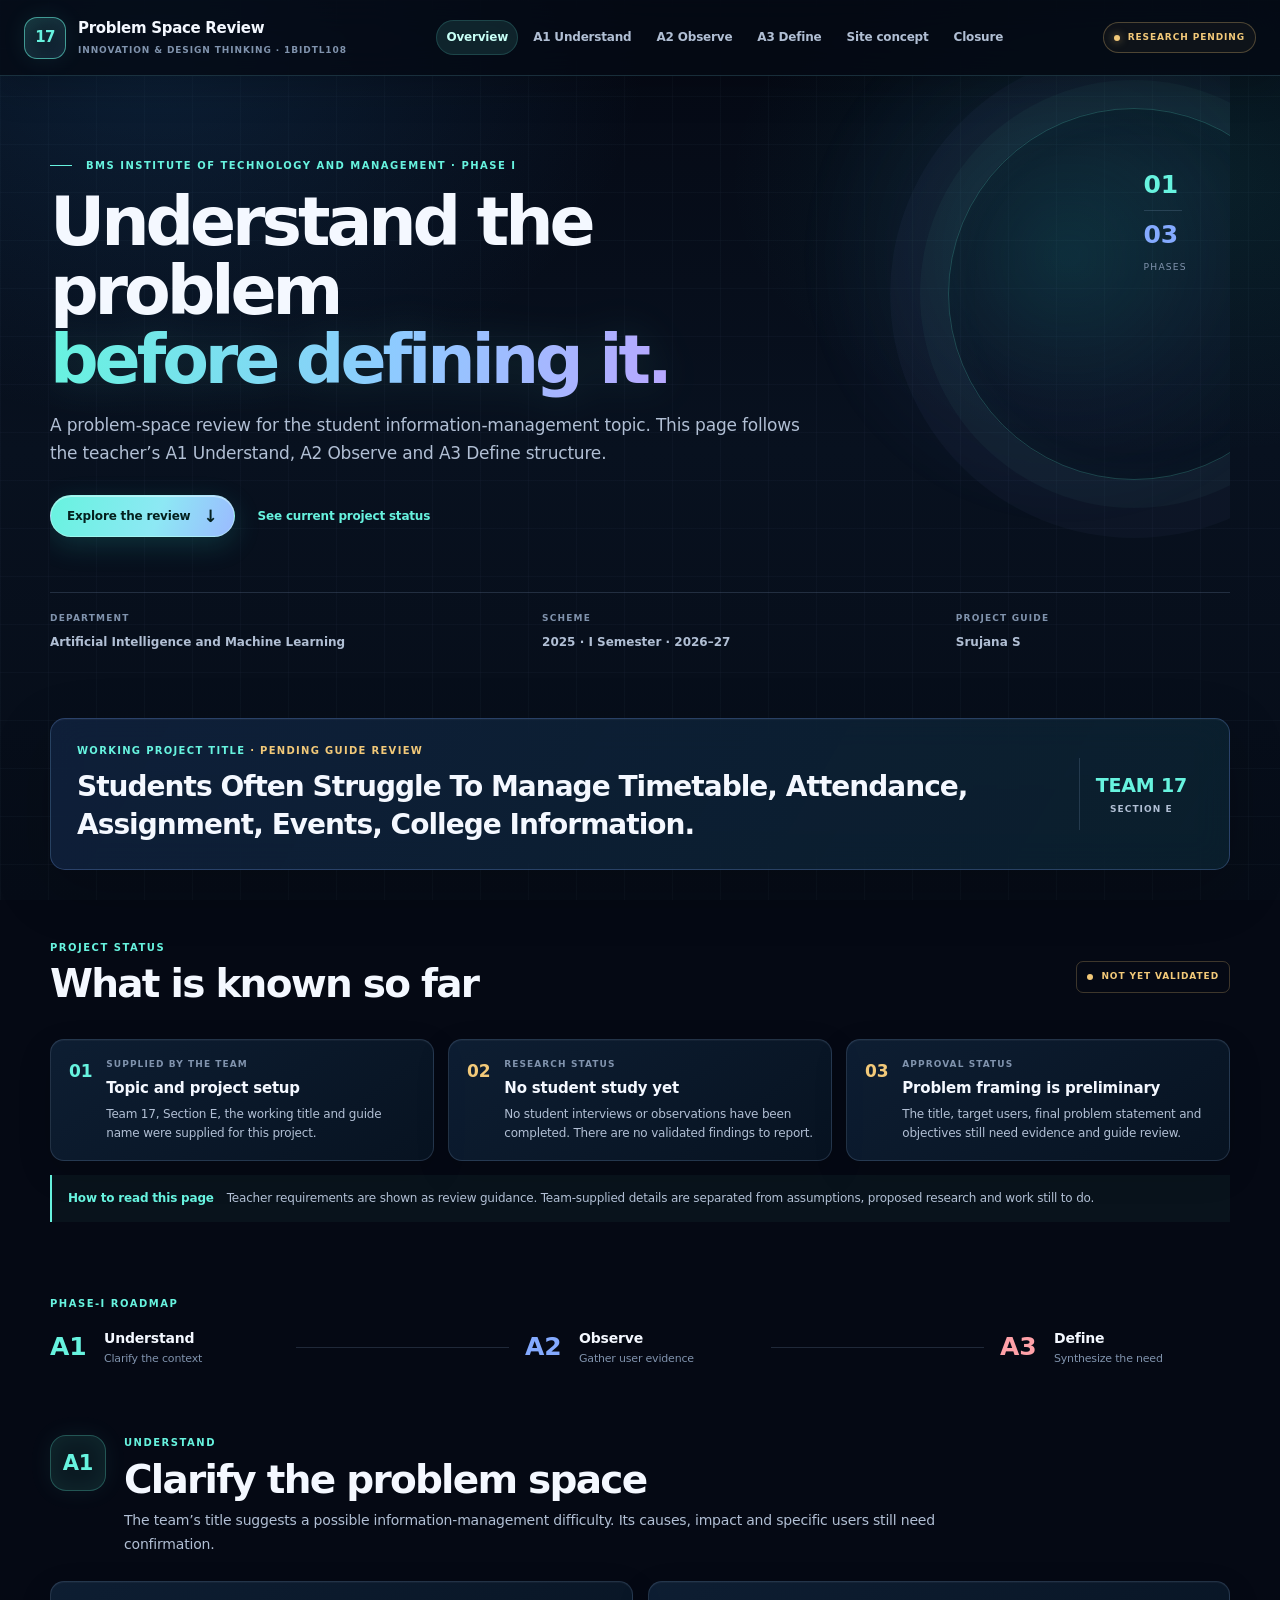
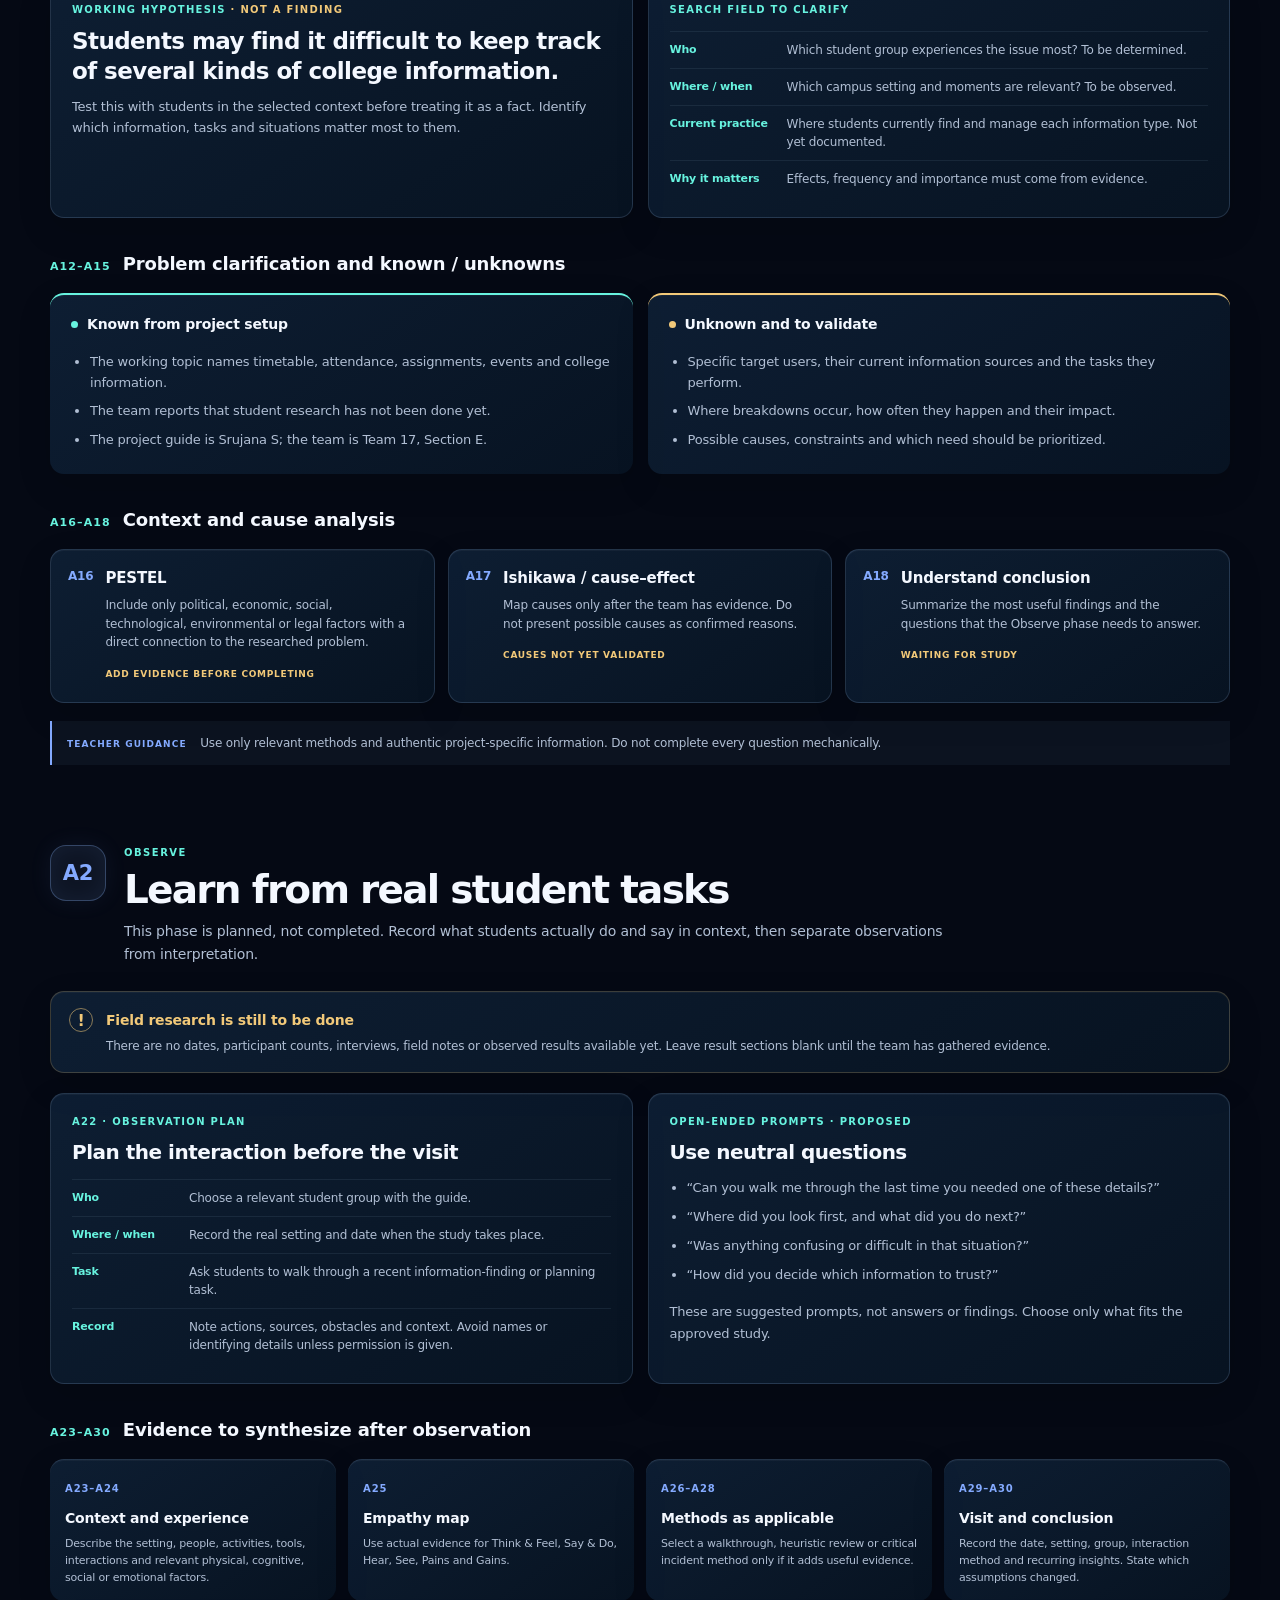
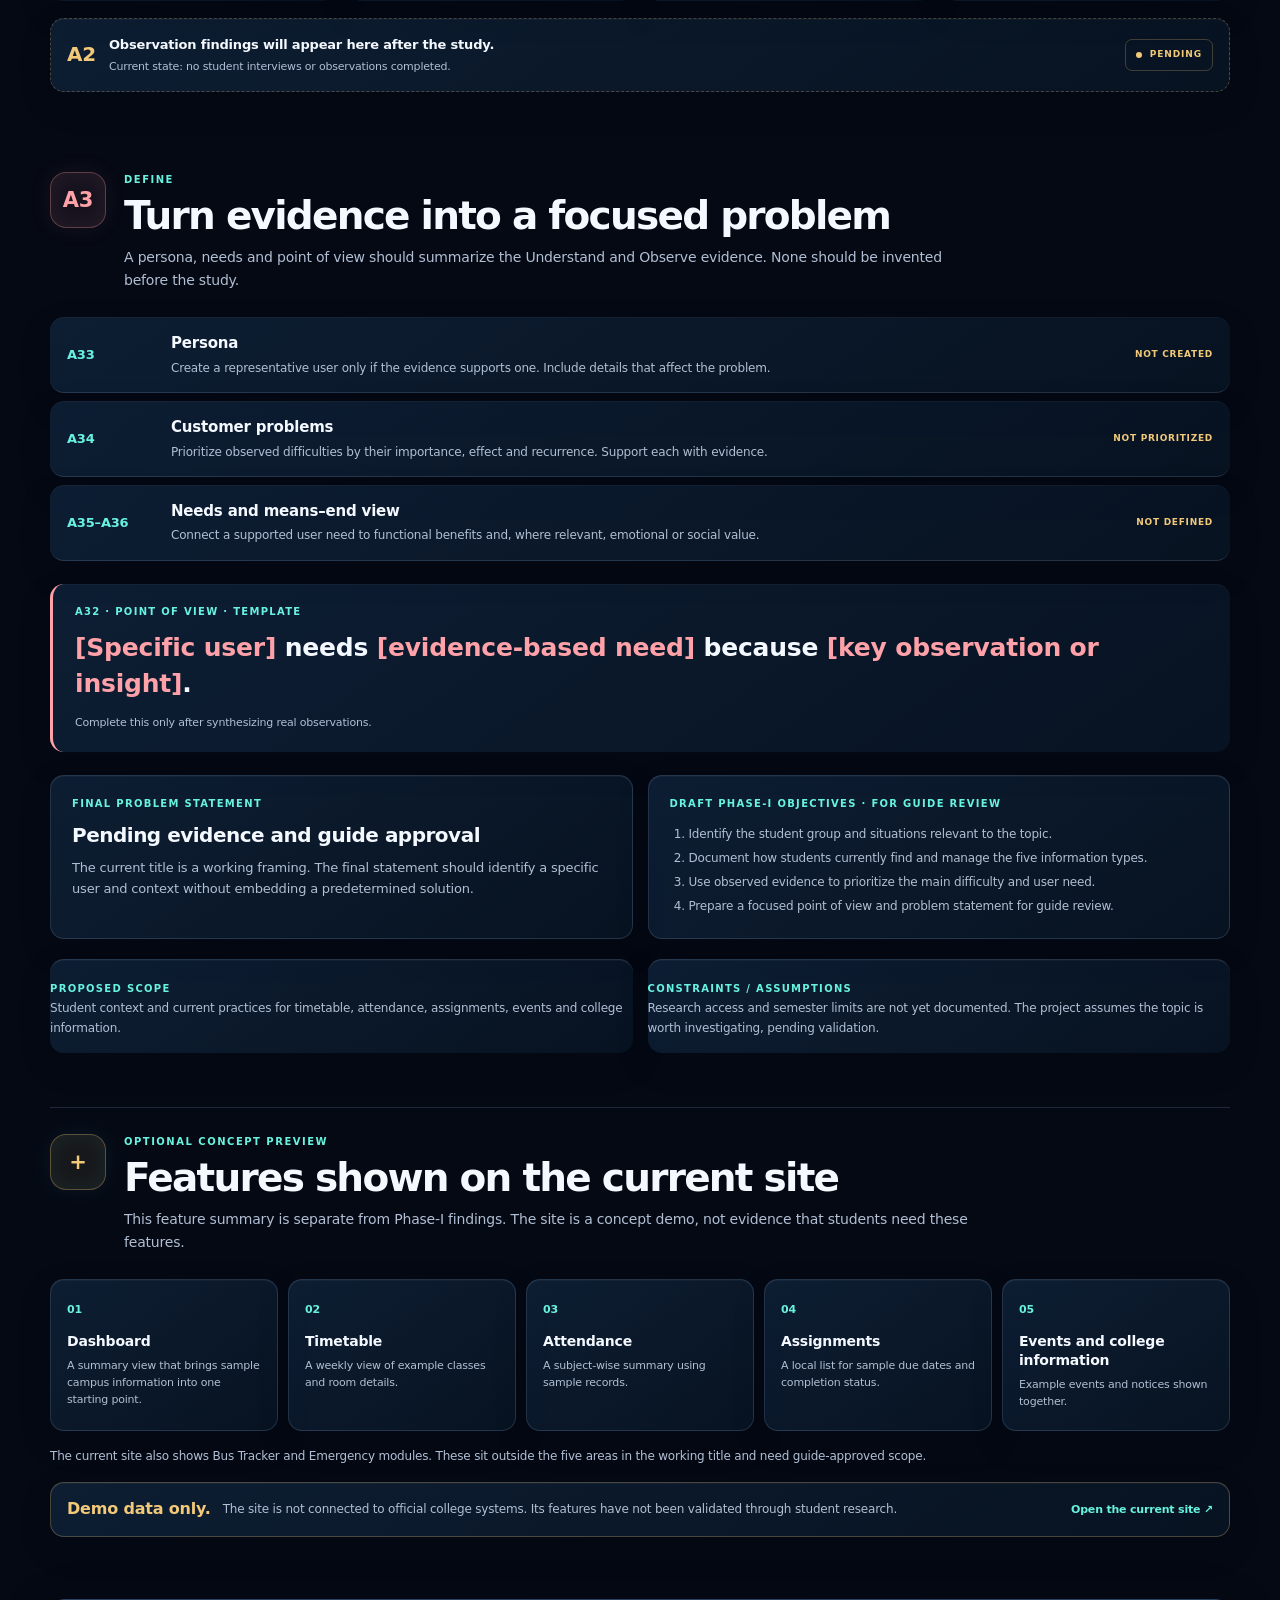
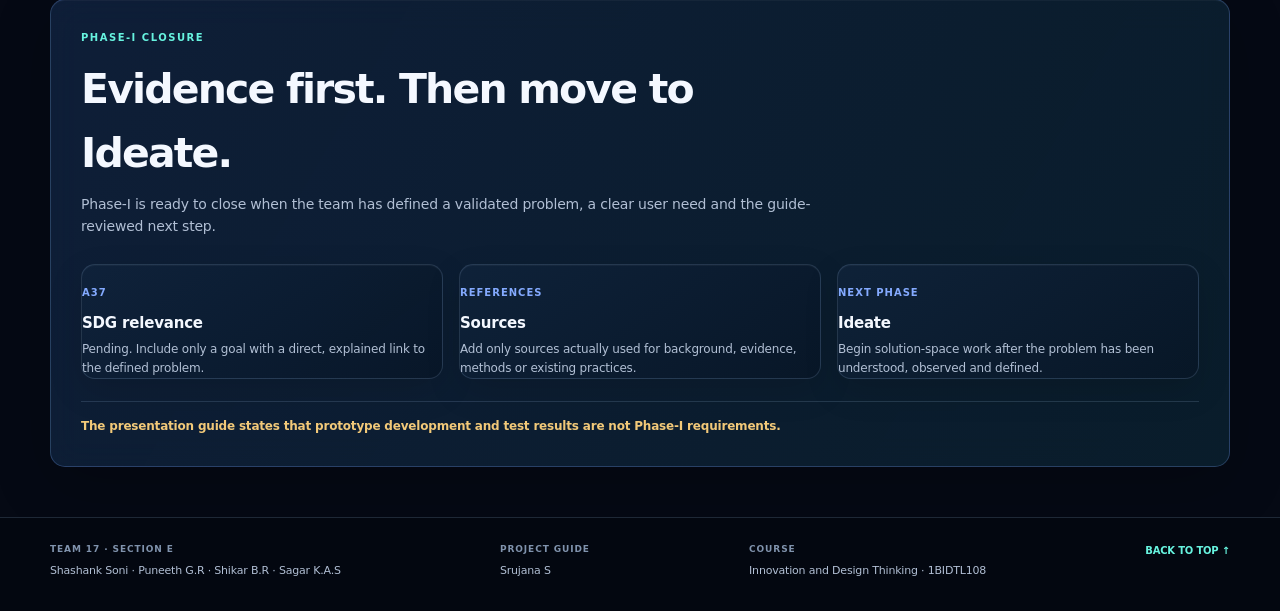
==== commit 9df9c5d1: "Publish futuristic modern site design Cache-bust and deploy the refreshed visual theme for the stude" ====
--- a/index.html
+++ b/index.html
@@ -6,7 +6,7 @@
   <meta name="theme-color" content="#081521">
   <meta name="description" content="A Phase-I problem-space review for the student information-management topic, aligned with the BMSIT&M IDT presentation guide.">
   <title>Phase-I Problem Space Review | Team 17</title>
-  <link rel="stylesheet" href="styles.css">
+  <link rel="stylesheet" href="styles.css?v=20261111-future">
   <script src="app.js" defer></script>
 </head>
 <body>
--- a/styles.css
+++ b/styles.css
@@ -240,3 +240,129 @@
 @media (prefers-reduced-motion: reduce) {
   *, *::before, *::after { scroll-behavior: auto !important; transition-duration: .01ms !important; }
 }
+
+/* Futuristic visual refresh */
+:root {
+  --bg: #050914;
+  --bg-soft: #091323;
+  --panel: #0b1a2c;
+  --panel-2: #10233a;
+  --line: rgba(147, 180, 218, .19);
+  --text: #f4f8ff;
+  --muted: #b1bfd4;
+  --subtle: #8093ad;
+  --teal: #67f3df;
+  --blue: #84aaff;
+  font-family: Inter, "SF Pro Display", "Segoe UI Variable", system-ui, sans-serif;
+  color-scheme: dark;
+}
+body {
+  background-color: var(--bg);
+  background-image:
+    radial-gradient(ellipse at 12% 5%, rgba(34, 105, 166, .22), transparent 31%),
+    radial-gradient(ellipse at 92% 20%, rgba(29, 168, 161, .13), transparent 27%),
+    linear-gradient(rgba(128, 169, 210, .035) 1px, transparent 1px),
+    linear-gradient(90deg, rgba(128, 169, 210, .035) 1px, transparent 1px),
+    linear-gradient(180deg, #050914 0%, #08111f 50%, #060c17 100%);
+  background-size: auto, auto, 48px 48px, 48px 48px, auto;
+  background-attachment: fixed;
+  letter-spacing: -.012em;
+}
+.site-header {
+  border-bottom-color: rgba(123, 211, 234, .18);
+  background: rgba(5, 9, 20, .78);
+  box-shadow: 0 12px 36px rgba(0, 0, 0, .18);
+}
+.brand-mark {
+  border-color: rgba(103, 243, 223, .58);
+  border-radius: 13px;
+  background: linear-gradient(145deg, rgba(103,243,223,.16), rgba(132,170,255,.09));
+  box-shadow: inset 0 0 18px rgba(103,243,223,.07), 0 0 24px rgba(103,243,223,.09);
+}
+.main-nav a { border-radius: 999px; }
+.main-nav a:hover, .main-nav a[aria-current="location"] {
+  color: #c7fff6;
+  background: rgba(103, 243, 223, .11);
+  box-shadow: inset 0 0 0 1px rgba(103,243,223,.16);
+}
+.header-status {
+  border-radius: 999px;
+  background: rgba(242, 201, 121, .045);
+}
+.hero {
+  padding-top: 82px;
+  isolation: isolate;
+}
+.hero::before {
+  content: "";
+  position: absolute;
+  z-index: -1;
+  top: -100px;
+  right: -120px;
+  width: 560px;
+  height: 560px;
+  border-radius: 50%;
+  background: radial-gradient(circle, rgba(47, 154, 180, .16), rgba(74, 109, 183, .07) 36%, transparent 68%);
+  filter: blur(3px);
+  pointer-events: none;
+}
+.hero::after {
+  border-color: rgba(103, 243, 223, .22);
+  box-shadow: 0 0 0 28px rgba(103,243,223,.035), 0 0 0 58px rgba(132,170,255,.035), inset 0 0 40px rgba(103,243,223,.035);
+}
+h1 { text-wrap: balance; }
+h1 em {
+  background: linear-gradient(95deg, #67f3df 0%, #8ecaff 56%, #b8a7ff 100%);
+  background-clip: text;
+  -webkit-background-clip: text;
+  color: transparent;
+  filter: drop-shadow(0 0 22px rgba(103,243,223,.12));
+}
+.button-primary {
+  border: 1px solid rgba(197,255,247,.5);
+  border-radius: 999px;
+  background: linear-gradient(110deg, #67f3df 0%, #8de8f4 58%, #9bbaff 100%);
+  box-shadow: 0 8px 28px rgba(39, 203, 196, .18), inset 0 1px rgba(255,255,255,.42);
+}
+.title-band, .closure-section {
+  border-color: rgba(128, 173, 255, .25);
+  background: linear-gradient(120deg, rgba(17, 36, 66, .78), rgba(12, 39, 54, .68));
+  box-shadow: 0 18px 60px rgba(0,0,0,.2), inset 0 1px rgba(255,255,255,.035);
+  backdrop-filter: blur(16px);
+}
+.status-item, .content-block, .knowledge-column, .analysis-item,
+.research-alert, .evidence-grid article, .empty-evidence,
+.define-step, .pov-block, .scope-strip > div, .feature-list article,
+.concept-disclaimer, .closure-items article {
+  border-radius: 14px;
+  background: linear-gradient(145deg, rgba(16, 36, 60, .77), rgba(8, 22, 38, .76));
+  box-shadow: inset 0 1px rgba(255,255,255,.035), 0 12px 34px rgba(0,0,0,.13);
+}
+.status-item, .content-block, .feature-list article, .analysis-item, .closure-items article {
+  border: 1px solid var(--line);
+}
+.status-item, .content-block, .feature-list article, .analysis-item {
+  transition: transform .22s ease, border-color .22s ease, box-shadow .22s ease;
+}
+.status-item:hover, .content-block:hover, .feature-list article:hover, .analysis-item:hover {
+  transform: translateY(-3px);
+  border-color: rgba(103,243,223,.38);
+  box-shadow: 0 16px 40px rgba(0,0,0,.23), 0 0 28px rgba(35,195,188,.055);
+}
+.section-marker {
+  border-radius: 16px;
+  box-shadow: inset 0 0 22px rgba(103,243,223,.07), 0 0 24px rgba(103,243,223,.07);
+}
+.marker-a2 { box-shadow: inset 0 0 22px rgba(132,170,255,.07), 0 0 24px rgba(132,170,255,.07); }
+.marker-a3 { box-shadow: inset 0 0 22px rgba(255,161,168,.07), 0 0 24px rgba(255,161,168,.07); }
+.feature-list article { min-height: 152px; }
+.concept-disclaimer { border-color: rgba(242,201,121,.27); }
+.site-footer { background: rgba(4, 8, 17, .82); backdrop-filter: blur(12px); }
+@media (max-width: 760px) {
+  .hero { padding-top: 50px; }
+  .hero::before { right: -260px; width: 440px; height: 440px; }
+  .status-item:hover, .content-block:hover, .feature-list article:hover, .analysis-item:hover { transform: none; }
+}
+@media (prefers-reduced-motion: reduce) {
+  .status-item, .content-block, .feature-list article, .analysis-item { transition: none; }
+}
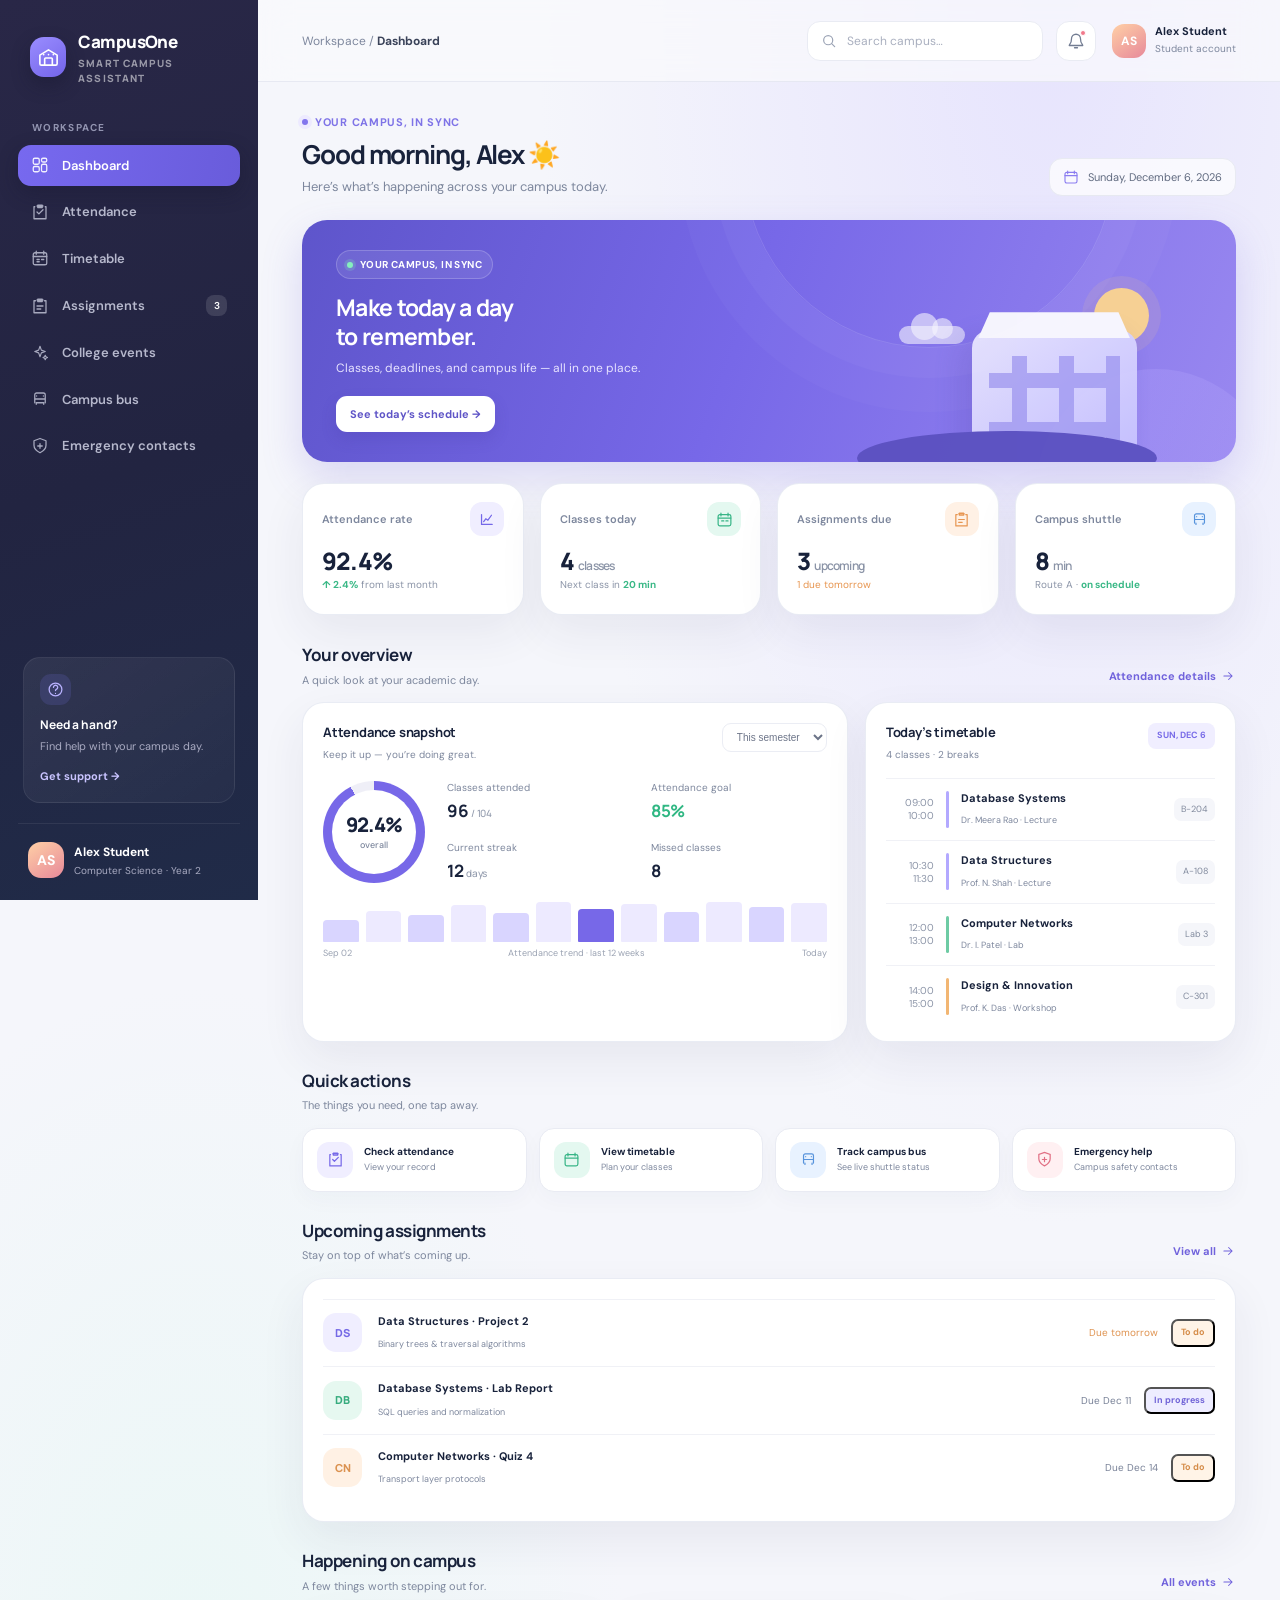
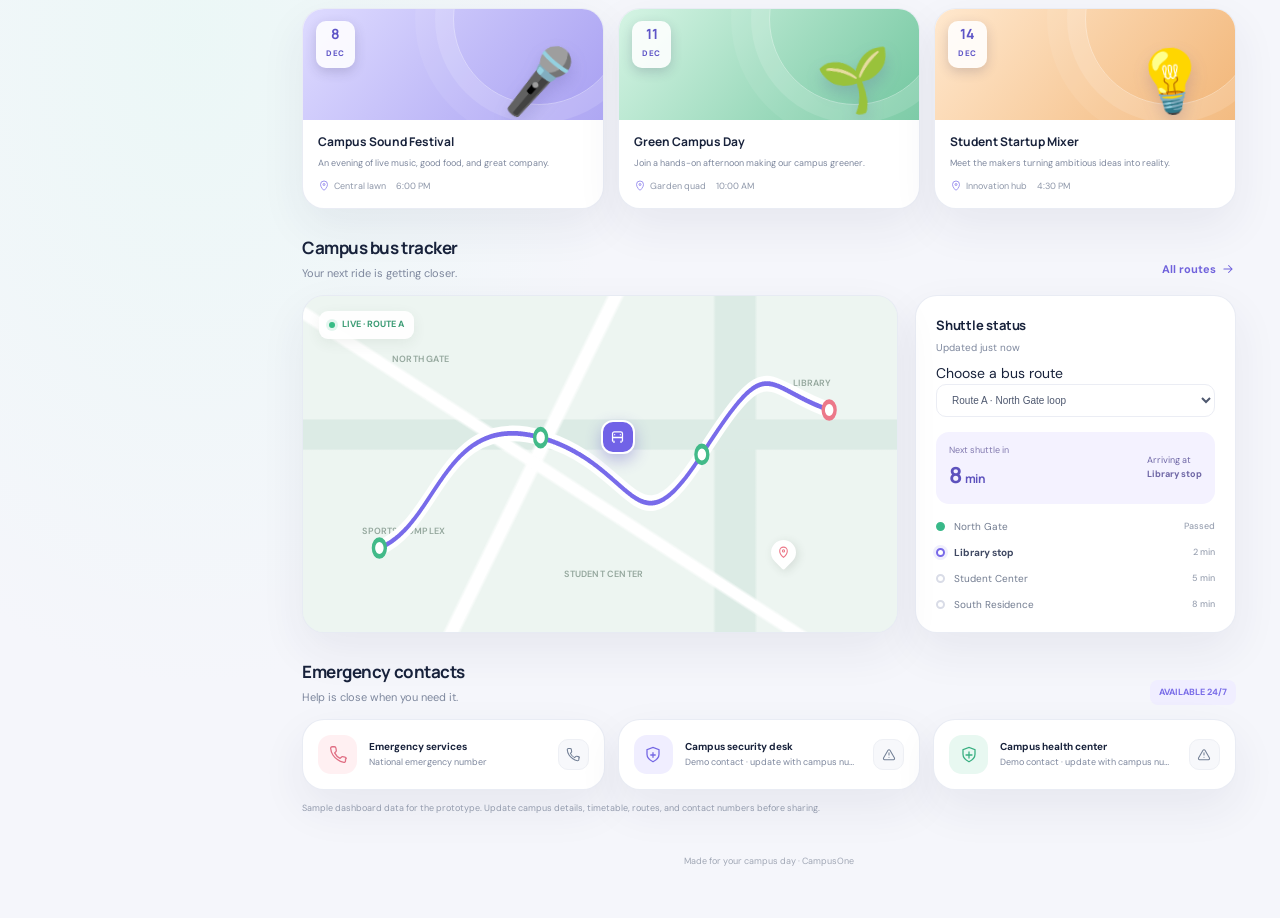
==== commit bbe79571: "Refresh Smart Campus Assistant homepage Replace the root homepage with the refreshed responsive dash" ====
--- a/index.html
+++ b/index.html
@@ -3,126 +3,430 @@
 <head>
   <meta charset="utf-8">
   <meta name="viewport" content="width=device-width, initial-scale=1">
-  <meta name="theme-color" content="#081521">
-  <meta name="description" content="A Phase-I problem-space review for the student information-management topic, aligned with the BMSIT&M IDT presentation guide.">
-  <title>Phase-I Problem Space Review | Team 17</title>
-  <link rel="stylesheet" href="styles.css?v=20261111-future">
-  <script src="app.js" defer></script>
+  <meta name="theme-color" content="#f5f6fb">
+  <meta name="description" content="CampusOne — a modern smart campus assistant dashboard for students.">
+  <title>CampusOne · Smart Campus Assistant</title>
+  <link rel="preconnect" href="https://fonts.googleapis.com">
+  <link rel="preconnect" href="https://fonts.gstatic.com" crossorigin>
+  <link href="https://fonts.googleapis.com/css2?family=DM+Sans:wght@400;500;600;700&family=Manrope:wght@400;500;600;700;800&display=swap" rel="stylesheet">
+  <style>
+    :root {
+      --ink: #18223b;
+      --muted: #7d879d;
+      --line: #edf0f6;
+      --paper: #ffffff;
+      --canvas: #f5f6fb;
+      --violet: #7162ed;
+      --violet-dark: #5949d2;
+      --violet-soft: #f0eeff;
+      --mint: #dff8ee;
+      --green: #30b783;
+      --amber: #f2ab52;
+      --rose: #ec6f83;
+      --navy: #222344;
+      --shadow: 0 18px 46px rgba(37, 43, 82, .07);
+      --radius: 22px;
+    }
+    * { box-sizing: border-box; }
+    html { scroll-behavior: smooth; scroll-padding-top: 100px; }
+    body {
+      margin: 0;
+      color: var(--ink);
+      background:
+        radial-gradient(ellipse at 82% 0%, rgba(219, 213, 255, .55), transparent 32rem),
+        radial-gradient(ellipse at 15% 65%, rgba(222, 249, 240, .42), transparent 27rem),
+        var(--canvas);
+      font-family: 'DM Sans', -apple-system, BlinkMacSystemFont, 'Segoe UI', sans-serif;
+      font-size: 14px;
+      line-height: 1.5;
+      min-height: 100vh;
+    }
+    h1,h2,h3,h4,p { margin-top: 0; }
+    h1,h2,h3,h4,.brand-name,.metric-value { font-family: 'Manrope', 'DM Sans', sans-serif; }
+    button,input { font: inherit; }
+    button { cursor: pointer; }
+    a { color: inherit; text-decoration: none; }
+    .app-shell { display: flex; min-height: 100vh; }
+    .sidebar {
+      width: 258px; flex: 0 0 258px; padding: 28px 18px 22px; color: #fff;
+      background: linear-gradient(162deg, #292747 0%, #222441 52%, #202b48 100%);
+      display: flex; flex-direction: column; position: fixed; inset: 0 auto 0 0; z-index: 30;
+      overflow-y: auto;
+    }
+    .brand { display: flex; align-items: center; gap: 12px; padding: 1px 12px 34px; }
+    .brand-mark { width: 40px; height: 40px; border-radius: 14px; display: grid; place-items: center; background: linear-gradient(145deg,#9a8dff,#7364e9); box-shadow: 0 8px 18px #16162c66; }
+    .brand-mark svg { width: 23px; height: 23px; }
+    .brand-name { font-size: 17px; letter-spacing: -.55px; font-weight: 800; }
+    .brand-sub { display:block; font-size: 10px; letter-spacing: 1.1px; opacity: .53; margin-top: 1px; text-transform: uppercase; }
+    .nav-label { color: #9294b0; text-transform: uppercase; letter-spacing: 1.3px; font-size: 10px; font-weight: 700; padding: 0 14px; margin: 0 0 10px; }
+    .nav-list { display: grid; gap: 5px; }
+    .nav-link { display: flex; align-items: center; gap: 13px; border-radius: 13px; padding: 11px 13px; color: #b6b8cc; font-size: 13px; font-weight: 600; transition: .2s ease; }
+    .nav-link:hover { color: #fff; background: #ffffff0f; }
+    .nav-link.active { color: #fff; background: linear-gradient(100deg, #7769ef, #695cdb); box-shadow: 0 7px 20px #16162c55; }
+    .nav-link svg { width: 18px; height: 18px; flex: 0 0 18px; opacity: .9; }
+    .nav-badge { margin-left: auto; min-width: 21px; height: 21px; display: grid; place-items: center; border-radius: 8px; color: #fff; background: #ffffff20; font-size: 10px; }
+    .side-spacer { flex: 1; min-height: 25px; }
+    .help-card { margin: 10px 5px 20px; padding: 16px; border: 1px solid #ffffff12; border-radius: 17px; background: linear-gradient(145deg,#ffffff12,#ffffff07); }
+    .help-orb { display:grid; place-items:center; width:31px; height:31px; border-radius:11px; color:#b9b2ff; background:#8679ff27; margin-bottom:11px; }
+    .help-card strong { display:block; font-family:'Manrope',sans-serif; font-size:12px; margin-bottom:4px; }
+    .help-card p { color:#a9abc2; font-size:11px; margin:0 0 11px; }
+    .help-card a { color:#c9c4ff; font-size:11px; font-weight:700; }
+    .profile-mini { display:flex; gap:10px; align-items:center; border-top:1px solid #ffffff12; padding:18px 10px 0; }
+    .avatar { width:36px; height:36px; flex:0 0 36px; border-radius:13px; display:grid; place-items:center; color:#fff; font-weight:700; background:linear-gradient(145deg,#ffd0a6,#e7899a); }
+    .profile-mini strong { display:block; font-size:12px; font-weight:700; }
+    .profile-mini small { display:block; color:#a9abc2; font-size:10px; margin-top:2px; }
+    .main { width: calc(100% - 258px); margin-left:258px; min-width:0; }
+    .topbar { height:82px; padding:0 44px; display:flex; justify-content:space-between; align-items:center; border-bottom:1px solid rgba(226,229,239,.78); background:rgba(250,250,253,.72); backdrop-filter:blur(16px); position:sticky; top:0; z-index:20; }
+    .crumb { color:var(--muted); font-size:12px; }
+    .crumb b { color:#3a4359; font-weight:700; }
+    .top-actions { display:flex; align-items:center; gap:13px; }
+    .search-wrap { position:relative; }
+    .search-wrap svg { position:absolute; width:16px; height:16px; color:#9ba3b5; left:14px; top:50%; transform:translateY(-50%); pointer-events:none; }
+    .search-input { width:236px; height:40px; border:1px solid #e9ebf3; background:#fff; border-radius:13px; outline:none; padding:0 12px 0 39px; color:var(--ink); font-size:12px; transition:.2s; }
+    .search-input:focus { border-color:#aaa0ff; box-shadow:0 0 0 3px #7162ed17; }
+    .search-input::placeholder { color:#a9afbf; }
+    .icon-button { width:40px; height:40px; display:grid; place-items:center; border:1px solid #e9ebf3; border-radius:13px; background:#fff; color:#727c92; position:relative; transition:.2s; }
+    .icon-button:hover { color:var(--violet); border-color:#d5d0ff; transform:translateY(-1px); }
+    .icon-button svg { width:18px; height:18px; }
+    .notification-dot { position:absolute; right:9px; top:8px; width:6px; height:6px; background:#f1798b; border:1.5px solid white; border-radius:50%; }
+    .top-profile { display:flex; align-items:center; gap:9px; margin-left:3px; }
+    .top-profile .avatar { width:34px; height:34px; flex-basis:34px; border-radius:12px; font-size:12px; }
+    .top-profile strong { font-size:11px; display:block; line-height:1.2; }
+    .top-profile small { display:block; color:var(--muted); font-size:10px; margin-top:3px; }
+    .menu-toggle { display:none; }
+    .content { max-width:1500px; margin:0 auto; padding:32px 44px 50px; }
+    .welcome-row { display:flex; align-items:flex-end; justify-content:space-between; gap:24px; margin-bottom:24px; }
+    .eyebrow { display:flex; align-items:center; gap:7px; color:#7e73e7; font-size:11px; font-weight:700; letter-spacing:.7px; text-transform:uppercase; margin-bottom:8px; }
+    .eyebrow span { width:6px; height:6px; border-radius:50%; background:#8275ed; box-shadow:0 0 0 4px #edeaff; }
+    .welcome-row h1 { font-size:26px; letter-spacing:-1.1px; line-height:1.2; margin-bottom:7px; }
+    .welcome-row p { color:var(--muted); margin:0; font-size:13px; }
+    .date-chip { display:flex; align-items:center; gap:9px; border:1px solid #e8eaf2; border-radius:13px; padding:10px 13px; background:#ffffffb8; color:#616b80; font-size:11px; white-space:nowrap; }
+    .date-chip svg { width:16px; color:#8b7df0; }
+    .banner { min-height:198px; border-radius:25px; overflow:hidden; position:relative; padding:30px 34px; color:white; background:linear-gradient(110deg,#5e55cb 0%,#7768e8 47%,#9988f0 100%); box-shadow:0 16px 40px #7061db36; display:flex; align-items:center; }
+    .banner:before,.banner:after { content:""; position:absolute; border-radius:50%; pointer-events:none; }
+    .banner:before { width:370px; height:370px; right:13%; top:-244px; border:1px solid #ffffff20; box-shadow:0 0 0 30px #ffffff08,0 0 0 64px #ffffff06; }
+    .banner:after { width:240px; height:240px; right:-40px; bottom:-147px; background:linear-gradient(135deg,#b3a4ff55,#e5ddff15); }
+    .banner-content { position:relative; z-index:1; max-width:580px; }
+    .banner-tag { display:inline-flex; align-items:center; gap:7px; border:1px solid #ffffff31; background:#ffffff17; border-radius:100px; padding:6px 10px; font-size:10px; font-weight:700; letter-spacing:.4px; margin-bottom:14px; }
+    .banner-tag i { display:block; width:6px; height:6px; border-radius:50%; background:#85efbe; box-shadow:0 0 0 3px #85efbe32; }
+    .banner h2 { font-size:23px; line-height:1.25; letter-spacing:-.7px; margin:0 0 8px; }
+    .banner p { color:#e8e4ff; margin:0 0 19px; font-size:12px; }
+    .banner-button { border:0; background:#fff; color:#5f55c7; border-radius:11px; padding:10px 14px; font-size:11px; font-weight:700; box-shadow:0 7px 15px #4739a333; transition:.2s; }
+    .banner-button:hover { transform:translateY(-2px); box-shadow:0 10px 20px #4739a344; }
+    .banner-art { position:absolute; z-index:1; right:8.5%; bottom:0; width:260px; height:184px; opacity:.92; }
+    .art-building { position:absolute; bottom:0; right:20px; width:165px; height:132px; border-radius:18px 18px 0 0; background:linear-gradient(145deg,#eceaff,#c7c2ff); box-shadow:-12px 8px 30px #453b9a30; }
+    .art-building:before { content:""; position:absolute; top:-18px; left:0; width:100%; height:26px; border-radius:8px 8px 3px 3px; background:#fff; clip-path:polygon(4% 100%,11% 0,89% 0,96% 100%); }
+    .art-building:after { content:""; position:absolute; left:17px; right:17px; top:26px; bottom:0; background:repeating-linear-gradient(90deg,transparent 0 23px,#938bec 23px 38px,transparent 38px 47px),repeating-linear-gradient(0deg,transparent 0 25px,#938bec 25px 40px,transparent 40px 49px); opacity:.62; }
+    .art-ground { position:absolute; right:0; bottom:-23px; width:300px; height:54px; border-radius:50%; background:#5a50bf; }
+    .art-sun { position:absolute; width:55px; height:55px; right:8px; top:10px; border-radius:50%; background:#ffd78c; box-shadow:0 0 0 12px #ffd78c21; }
+    .art-cloud { position:absolute; left:2px; top:48px; width:66px; height:18px; border-radius:30px; background:#fff9; }
+    .art-cloud:before,.art-cloud:after { content:""; position:absolute; border-radius:50%; background:#fff9; }
+    .art-cloud:before { width:27px;height:27px;left:12px;top:-13px; }.art-cloud:after{width:21px;height:21px;right:12px;top:-8px;}
+    .metrics-grid { display:grid; grid-template-columns:repeat(4,minmax(0,1fr)); gap:16px; margin:21px 0 27px; }
+    .metric-card,.card { background:var(--paper); border:1px solid rgba(231,234,243,.9); border-radius:var(--radius); box-shadow:var(--shadow); }
+    .metric-card { padding:18px 19px 16px; min-height:132px; position:relative; overflow:hidden; }
+    .metric-top { display:flex; align-items:center; justify-content:space-between; color:var(--muted); font-size:11px; font-weight:600; }
+    .metric-icon { width:34px; height:34px; border-radius:12px; display:grid; place-items:center; }
+    .metric-icon svg { width:17px;height:17px; }
+    .icon-violet { background:#f0eeff;color:#7568e8; }.icon-mint{background:#e4f8f0;color:#38b587}.icon-peach{background:#fff1e5;color:#e79652}.icon-blue{background:#e8f2ff;color:#5793dc}
+    .metric-value { margin:12px 0 2px; font-size:24px; font-weight:800; letter-spacing:-.8px; line-height:1.1; }
+    .metric-foot { color:#8b94a7; font-size:10px; }
+    .metric-foot b { color:#3ab886; font-weight:700; }
+    .metric-foot .warn { color:#e7954f; }
+    .section { margin-top:26px; scroll-margin-top:104px; }
+    .section-head { display:flex; align-items:flex-end; justify-content:space-between; gap:16px; margin-bottom:14px; }
+    .section-title { margin:0; font-size:17px; letter-spacing:-.45px; }
+    .section-sub { color:var(--muted); font-size:11px; margin:4px 0 0; }
+    .text-link { display:inline-flex; align-items:center; gap:5px; color:#7062dc; font-size:11px; font-weight:700; border:0; background:transparent; padding:4px 1px; }
+    .text-link svg { width:14px;height:14px; }
+    .overview-grid { display:grid; grid-template-columns:minmax(0,1.25fr) minmax(290px,.85fr); gap:17px; }
+    .card { padding:20px; }
+    .attendance-card { min-height:254px; }
+    .card-head { display:flex; justify-content:space-between; align-items:flex-start; gap:12px; margin-bottom:16px; }
+    .card-head h3 { font-size:13px; margin:0 0 4px; letter-spacing:-.2px; }
+    .card-head p { font-size:10px; color:var(--muted); margin:0; }
+    .select-small { border:1px solid #ebedf4; color:#6c7488; padding:7px 10px; border-radius:9px; background:#fff; font-size:10px; outline:none; }
+    .attendance-summary { display:flex; align-items:center; gap:22px; padding:2px 0 10px; }
+    .donut { width:102px;height:102px;border-radius:50%; flex:0 0 102px; display:grid;place-items:center; background:conic-gradient(#7768e8 0 92.4%,#efeff7 92.4% 100%); position:relative; }
+    .donut:before { content:""; position:absolute; inset:9px; background:#fff; border-radius:50%; }
+    .donut span { z-index:1; font-family:'Manrope',sans-serif; font-size:20px; font-weight:800; letter-spacing:-.7px; }
+    .donut span small { display:block; color:var(--muted); font-family:'DM Sans',sans-serif; font-size:9px; font-weight:500; letter-spacing:0; text-align:center; margin-top:-1px; }
+    .att-stats { display:grid; grid-template-columns:1fr 1fr; gap:17px 28px; flex:1; }
+    .att-stat small { display:block; color:var(--muted); font-size:10px; margin-bottom:3px; }
+    .att-stat b { font-family:'Manrope',sans-serif; font-size:17px; letter-spacing:-.3px; }
+    .att-stat .green { color:#30b783; }
+    .mini-bars { height:40px; display:flex; align-items:flex-end; gap:7px; margin:8px 0 0; }
+    .mini-bars span { flex:1; border-radius:4px 4px 1px 1px; background:#d9d5ff; min-height:9px; }
+    .mini-bars span:nth-child(2n) { background:#edeaff; }
+    .mini-bars span.today { background:#7768e8; }
+    .chart-legend { display:flex; justify-content:space-between; color:#9aa2b2; font-size:9px; margin-top:5px; }
+    .timetable-card { padding-bottom:13px; }
+    .today-label { color:#796ce8; background:#f0eeff; border-radius:8px; padding:6px 9px; font-size:9px; font-weight:700; white-space:nowrap; }
+    .class-list { display:grid; }
+    .class-row { display:grid; grid-template-columns:48px 3px 1fr auto; gap:12px; align-items:center; padding:11px 0; border-top:1px solid #f0f1f6; }
+    .class-time { font-size:10px; color:#8b94a7; line-height:1.3; text-align:right; }
+    .class-line { width:3px; height:37px; border-radius:4px; background:#b3a9ff; }
+    .class-row:nth-child(3) .class-line { background:#6ecba4; }.class-row:nth-child(4) .class-line { background:#f2b673; }
+    .class-info b { display:block; font-size:11px; margin-bottom:2px; }.class-info small { color:var(--muted); font-size:9px; }
+    .room-pill { color:#818a9d; background:#f5f6fa; border-radius:7px; padding:5px 7px; font-size:9px; white-space:nowrap; }
+    .quick-grid { display:grid; grid-template-columns:repeat(4,minmax(0,1fr)); gap:12px; }
+    .quick-action { display:flex; align-items:center; gap:11px; width:100%; text-align:left; padding:13px 14px; background:#fff; border:1px solid #e9ebf3; border-radius:15px; box-shadow:0 8px 22px #26335a08; transition:.2s; color:var(--ink); }
+    .quick-action:hover { transform:translateY(-2px); border-color:#d6d0ff; box-shadow:0 12px 26px #5145a516; }
+    .quick-action .metric-icon { width:36px;height:36px; flex:0 0 36px; }.quick-action strong{display:block;font-size:10px;}.quick-action small{display:block;color:var(--muted);font-size:9px;margin-top:2px;}
+    .assignment-list { display:grid; }
+    .assignment-row { display:grid; grid-template-columns:42px minmax(0,1fr) auto auto; gap:13px; align-items:center; padding:13px 0; border-top:1px solid #f0f1f6; }
+    .subject-mark { width:39px;height:39px;border-radius:13px;display:grid;place-items:center;background:#f0eeff;color:#7569e6;font-family:'Manrope',sans-serif;font-size:11px;font-weight:800; }
+    .subject-mark.green{background:#e6f8f0;color:#37ac7e}.subject-mark.orange{background:#fff1e4;color:#db9250}.subject-mark.blue{background:#e8f2ff;color:#538bd0}
+    .assignment-name b { display:block; font-size:11px; margin-bottom:3px; }.assignment-name small { color:var(--muted); font-size:9px; }
+    .due { color:#788197; font-size:10px; white-space:nowrap; }.due.soon{color:#df9350}.due.late{color:#df7181}
+    .status { border-radius:7px; padding:5px 8px; font-size:9px; font-weight:700; white-space:nowrap; }.status.pending{background:#fff4e7;color:#d58c48}.status.progress{background:#eeedff;color:#7164d7}.status.done{background:#e6f8f0;color:#31a979}
+    .event-grid { display:grid; grid-template-columns:repeat(3,minmax(0,1fr)); gap:14px; }
+    .event-card { padding:0; overflow:hidden; }
+    .event-art { height:111px; position:relative; overflow:hidden; background:linear-gradient(130deg,#dedbff,#a8a0f2); }
+    .event-art.green { background:linear-gradient(130deg,#d5f4e4,#73c7a0); }.event-art.peach{background:linear-gradient(130deg,#ffe8ce,#f2b678)}
+    .event-art:before { content:"";position:absolute; width:170px;height:170px;right:-22px;top:-76px;border:1px solid #ffffff65;border-radius:50%;box-shadow:0 0 0 18px #ffffff20,0 0 0 38px #ffffff12; }
+    .event-art .art-emoji { position:absolute; right:26px; bottom:-7px; font-size:61px; filter:drop-shadow(0 8px 8px #453b8a30); transform:rotate(-5deg); }
+    .event-date { position:absolute; top:12px; left:13px; border-radius:10px; padding:6px 8px; color:#5e55c7; background:#ffffffdf; text-align:center; min-width:39px; box-shadow:0 4px 12px #312a5730; }
+    .event-date b { font-family:'Manrope',sans-serif; font-size:14px; line-height:1; display:block; }.event-date small{font-size:8px;text-transform:uppercase;font-weight:700;letter-spacing:.5px;}
+    .event-content { padding:13px 15px 15px; }.event-content h3{font-size:12px;margin:0 0 6px;}.event-content p{color:var(--muted);font-size:9px;margin:0 0 9px;}.event-meta{display:flex;gap:10px;color:#8e97a9;font-size:9px;}.event-meta span{display:flex;align-items:center;gap:4px;}.event-meta svg{width:12px;height:12px;color:#8f84ec;}
+    .bus-layout { display:grid; grid-template-columns:minmax(0,1.3fr) minmax(240px,.7fr); gap:17px; }
+    .map-panel { min-height:260px; padding:0; position:relative; overflow:hidden; background:#edf5f1; }
+    .map-bg { position:absolute;inset:0;background-color:#edf5f1;background-image:linear-gradient(33deg,transparent 43%,#fff 43.5%,#fff 45%,transparent 45.5%),linear-gradient(116deg,transparent 40%,#fff 40.5%,#fff 42%,transparent 42.5%),linear-gradient(0deg,transparent 54%,#dcebe5 54.5%,#dcebe5 63%,transparent 63.5%),linear-gradient(90deg,transparent 69%,#dcebe5 69.5%,#dcebe5 76%,transparent 76.5%); }
+    .map-label { position:absolute; color:#94a79d; font-size:9px; font-weight:600; letter-spacing:.2px; }.map-label.one{left:15%;top:17%}.map-label.two{right:11%;top:24%}.map-label.three{left:44%;bottom:15%}.map-label.four{left:10%;bottom:28%}
+    .map-route { position:absolute; inset:0; width:100%;height:100%; }
+    .map-status { position:absolute;top:15px;left:16px;display:flex;align-items:center;gap:7px;padding:7px 10px;border-radius:9px;background:#ffffffec;color:#3c9c75;font-size:9px;font-weight:700;box-shadow:0 4px 14px #344d3b13; }
+    .map-status i{width:6px;height:6px;background:#38bc86;border-radius:50%;box-shadow:0 0 0 3px #38bc8622;}
+    .bus-marker { position:absolute;left:53%;top:42%;transform:translate(-50%,-50%);width:34px;height:34px;display:grid;place-items:center;border-radius:12px;color:#fff;background:#7162e7;box-shadow:0 6px 16px #5144bf55;border:2px solid white; }
+    .bus-marker svg{width:17px;height:17px;}
+    .map-pin { position:absolute; right:17%;bottom:20%;width:25px;height:25px;display:grid;place-items:center;border-radius:50% 50% 50% 2px;transform:rotate(-45deg);background:#fff;color:#ec7889;box-shadow:0 3px 10px #35463422; }.map-pin svg{width:13px;height:13px;transform:rotate(45deg);}
+    .bus-info { display:flex; flex-direction:column; }
+    .bus-info .card-head { margin-bottom:8px; }
+    .bus-select { width:100%;padding:9px 11px;border-radius:10px;border:1px solid #ebedf4;background:#fff;color:#4e586f;font-size:10px;outline:none;margin-bottom:15px; }
+    .bus-eta { display:flex;align-items:center;justify-content:space-between;background:#f4f2ff;border-radius:13px;padding:12px 13px;margin-bottom:14px; }
+    .bus-eta small{display:block;color:#827aaf;font-size:9px;margin-bottom:2px;}.bus-eta b{font-family:'Manrope',sans-serif;font-size:22px;color:#5d52bd;letter-spacing:-.6px;}.bus-eta .arrival{color:#6e66a5;font-size:9px;}
+    .stop-list { display:grid; gap:11px; margin-top:1px; }
+    .stop { display:flex; align-items:center; gap:9px; font-size:10px; color:#727c90; }.stop i{width:9px;height:9px;border-radius:50%;background:#fff;border:2px solid #d9dce7;position:relative;flex:0 0 9px;}.stop.done i{background:#39b989;border-color:#39b989}.stop.current{color:#404963;font-weight:700}.stop.current i{border-color:#7768e8;box-shadow:0 0 0 3px #7768e81d}.stop small{margin-left:auto;color:#9aa2b2;font-size:9px;font-weight:500;}
+    .contact-grid { display:grid;grid-template-columns:repeat(3,minmax(0,1fr));gap:13px; }
+    .contact-card { display:flex;align-items:center;gap:12px;padding:15px; }
+    .contact-icon { width:39px;height:39px;border-radius:13px;display:grid;place-items:center;color:#e06f84;background:#fff0f2;flex:0 0 39px; }.contact-icon svg{width:18px;height:18px}.contact-icon.security{color:#7467e4;background:#f0eeff}.contact-icon.health{color:#38af81;background:#e8f8f1}
+    .contact-info { min-width:0;flex:1; }.contact-info b{display:block;font-size:10px;margin-bottom:2px}.contact-info small{display:block;font-size:9px;color:var(--muted);white-space:nowrap;overflow:hidden;text-overflow:ellipsis;}
+    .call-btn { width:31px;height:31px;display:grid;place-items:center;background:#f7f8fb;border:1px solid #eef0f5;color:#738096;border-radius:10px;flex:0 0 31px; }.call-btn:hover{background:#e9f8f0;color:#31a979}.call-btn svg{width:14px;height:14px}
+    .sample-note { margin-top:12px;color:#939bad;font-size:9px; }
+    .footer { text-align:center;color:#a0a7b5;font-size:9px;padding:30px 0 0; }
+    .toast { position:fixed;left:50%;bottom:25px;transform:translate(-50%,20px);opacity:0;pointer-events:none;z-index:60;background:#242541;color:#fff;padding:11px 16px;border-radius:12px;box-shadow:0 12px 30px #1c1c3540;font-size:11px;transition:.25s; }.toast.show{opacity:1;transform:translate(-50%,0)}
+    .notification-panel { display:none;position:absolute;right:112px;top:68px;width:305px;padding:16px;background:#fff;border:1px solid #e9ebf3;border-radius:17px;box-shadow:0 18px 44px #252b5224;z-index:50; }
+    .notification-panel.open { display:block;animation:pop .18s ease-out; }.notification-panel h3{font-size:13px;margin:0 0 12px}.notification-item{display:flex;gap:10px;padding:10px 0;border-top:1px solid #f0f1f6}.notification-item i{width:8px;height:8px;margin-top:4px;border-radius:50%;background:#8275ed;flex:0 0 8px}.notification-item b{display:block;font-size:10px;margin-bottom:3px}.notification-item small{display:block;color:var(--muted);font-size:9px}
+    @keyframes pop { from{opacity:0;transform:translateY(-5px)} to{opacity:1;transform:translateY(0)} }
+    .no-results { display:none; border:1px dashed #d9dceb; border-radius:14px; padding:18px; color:var(--muted); text-align:center; font-size:11px; margin-top:12px; }
+    [data-searchable].filtered-out { display:none !important; }
+    @media(max-width:1200px) {
+      .content{padding-left:30px;padding-right:30px}.topbar{padding:0 30px}.banner-art{right:4%}.metrics-grid{gap:12px}.metric-card{padding:16px}.quick-grid{grid-template-columns:repeat(2,minmax(0,1fr))}
+    }
+    @media(max-width:980px) {
+      .sidebar{transform:translateX(-100%);transition:transform .25s ease;box-shadow:18px 0 50px #17172b33}.sidebar.open{transform:translateX(0)}.main{width:100%;margin-left:0}.menu-toggle{display:grid}.topbar{height:72px;padding:0 24px}.content{padding:26px 24px 42px}.notification-panel{right:72px;top:62px}.banner-art{right:6%;opacity:.65}.overview-grid{grid-template-columns:1fr 1fr}.bus-layout{grid-template-columns:1fr 1fr}
+    }
+    @media(max-width:720px) {
+      .topbar{padding:0 16px;height:66px}.crumb{display:none}.top-actions{margin-left:auto;gap:8px}.search-input{width:min(42vw,205px);height:38px}.icon-button{width:38px;height:38px}.top-profile .profile-label{display:none}.content{padding:23px 16px 35px}.welcome-row{align-items:flex-start;flex-direction:column;gap:13px;margin-bottom:18px}.welcome-row h1{font-size:23px}.date-chip{padding:8px 11px}.banner{min-height:180px;padding:23px;border-radius:21px}.banner h2{font-size:20px;max-width:300px}.banner p{max-width:290px;font-size:11px}.banner-art{right:-25px;opacity:.27;transform:scale(.9);transform-origin:bottom right}.metrics-grid{grid-template-columns:repeat(2,minmax(0,1fr));gap:10px;margin:15px 0 22px}.metric-card{min-height:119px;padding:14px;border-radius:17px}.metric-value{font-size:22px}.overview-grid,.bus-layout{grid-template-columns:1fr}.quick-grid{grid-template-columns:repeat(2,minmax(0,1fr))}.event-grid{grid-template-columns:repeat(2,minmax(0,1fr))}.contact-grid{grid-template-columns:1fr}.section{margin-top:22px}.card{border-radius:18px;padding:16px}.map-panel{min-height:220px}.notification-panel{right:58px;width:min(305px,calc(100vw - 75px))}
+    }
+    @media(max-width:420px) {
+      .top-profile{display:none}.search-input{width:42vw}.search-input::placeholder{color:transparent}.quick-action{padding:11px 10px;gap:8px}.quick-action .metric-icon{width:32px;height:32px;flex-basis:32px}.quick-action strong{font-size:9px}.quick-action small{font-size:8px}.attendance-summary{gap:14px}.donut{width:88px;height:88px;flex-basis:88px}.att-stats{gap:12px}.att-stat b{font-size:15px}.assignment-row{grid-template-columns:36px minmax(0,1fr) auto;gap:9px}.assignment-row .due{grid-column:2;grid-row:2;margin-top:-7px}.assignment-row .status{grid-column:3;grid-row:1/3}.subject-mark{width:34px;height:34px}.event-grid{gap:9px}.event-art{height:90px}.event-content{padding:11px}.event-content h3{font-size:10px}.event-content p{font-size:8px}.class-row{grid-template-columns:42px 3px 1fr auto;gap:9px}.room-pill{font-size:8px;padding:5px}
+    }
+    @media(prefers-reduced-motion:reduce) { *,*::before,*::after{scroll-behavior:auto!important;animation-duration:.01ms!important;transition-duration:.01ms!important} }
+  </style>
 </head>
 <body>
-  <a class="skip-link" href="#overview">Skip to project overview</a>
-  <header class="site-header">
-    <a class="brand" href="#top" aria-label="Go to project overview"><span class="brand-mark">17</span><span><strong>Problem Space Review</strong><small>INNOVATION &amp; DESIGN THINKING · 1BIDTL108</small></span></a>
-    <nav class="main-nav" aria-label="Phase navigation">
-      <a href="#overview">Overview</a><a href="#a1">A1 Understand</a><a href="#a2">A2 Observe</a><a href="#a3">A3 Define</a><a href="#site-concept">Site concept</a><a href="#closure">Closure</a>
+<div class="app-shell">
+  <aside class="sidebar" id="sidebar" aria-label="Main navigation">
+    <a class="brand" href="#overview" aria-label="CampusOne home">
+      <span class="brand-mark"><svg viewBox="0 0 24 24" fill="none" aria-hidden="true"><path d="M3 9.5 12 4l9 5.5v9a1.5 1.5 0 0 1-1.5 1.5h-15A1.5 1.5 0 0 1 3 18.5v-9Z" stroke="white" stroke-width="1.7" stroke-linejoin="round"/><path d="M8 20v-6.5a1 1 0 0 1 1-1h6a1 1 0 0 1 1 1V20M7 9h.01M12 9h.01M17 9h.01" stroke="white" stroke-width="1.7" stroke-linecap="round"/></svg></span>
+      <span class="brand-name">CampusOne<span class="brand-sub">Smart campus assistant</span></span>
+    </a>
+    <p class="nav-label">Workspace</p>
+    <nav class="nav-list">
+      <a class="nav-link active" href="#overview" data-nav><svg viewBox="0 0 24 24" fill="none"><rect x="3" y="3" width="8" height="8" rx="2" stroke="currentColor" stroke-width="1.7"/><rect x="14" y="3" width="7" height="5" rx="2" stroke="currentColor" stroke-width="1.7"/><rect x="14" y="11" width="7" height="10" rx="2" stroke="currentColor" stroke-width="1.7"/><rect x="3" y="14" width="8" height="7" rx="2" stroke="currentColor" stroke-width="1.7"/></svg>Dashboard</a>
+      <a class="nav-link" href="#attendance" data-nav><svg viewBox="0 0 24 24" fill="none"><path d="M8 4h8M9 3h6v3H9zM5 5H4v16h16V5h-1M8 12l2.5 2.5L16 9" stroke="currentColor" stroke-width="1.7" stroke-linecap="round" stroke-linejoin="round"/></svg>Attendance</a>
+      <a class="nav-link" href="#timetable" data-nav><svg viewBox="0 0 24 24" fill="none"><rect x="3" y="5" width="18" height="16" rx="2.5" stroke="currentColor" stroke-width="1.7"/><path d="M7 3v4M17 3v4M3 10h18M8 14h3M8 17h3M14 14h3" stroke="currentColor" stroke-width="1.7" stroke-linecap="round"/></svg>Timetable</a>
+      <a class="nav-link" href="#assignments" data-nav><svg viewBox="0 0 24 24" fill="none"><path d="M8 4h8M9 3h6v3H9zM6 5H4v16h16V5h-2M8 12h8M8 16h5" stroke="currentColor" stroke-width="1.7" stroke-linecap="round" stroke-linejoin="round"/></svg>Assignments<span class="nav-badge">3</span></a>
+      <a class="nav-link" href="#events" data-nav><svg viewBox="0 0 24 24" fill="none"><path d="m12 3 1.8 5.2L19 10l-5.2 1.8L12 17l-1.8-5.2L5 10l5.2-1.8L12 3ZM19 15l.9 2.1L22 18l-2.1.9L19 21l-.9-2.1L16 18l2.1-.9L19 15Z" stroke="currentColor" stroke-width="1.5" stroke-linejoin="round"/></svg>College events</a>
+      <a class="nav-link" href="#bus" data-nav><svg viewBox="0 0 24 24" fill="none"><path d="M5 17V6.5A2.5 2.5 0 0 1 7.5 4h9A2.5 2.5 0 0 1 19 6.5V17M5 12h14M7 17v2M17 17v2M7.5 8h.01M16.5 8h.01M7 17h10" stroke="currentColor" stroke-width="1.7" stroke-linecap="round" stroke-linejoin="round"/></svg>Campus bus</a>
+      <a class="nav-link" href="#contacts" data-nav><svg viewBox="0 0 24 24" fill="none"><path d="M12 21s8-4 8-10V5l-8-3-8 3v6c0 6 8 10 8 10Z" stroke="currentColor" stroke-width="1.7" stroke-linejoin="round"/><path d="M9 12h6M12 9v6" stroke="currentColor" stroke-width="1.7" stroke-linecap="round"/></svg>Emergency contacts</a>
     </nav>
-    <a class="header-status" href="#status"><span></span> RESEARCH PENDING</a>
-  </header>
-
-  <main id="top">
-    <section class="hero" id="overview" aria-labelledby="hero-title">
-      <div class="hero-copy">
-        <p class="eyebrow"><span class="eyebrow-rule"></span> BMS INSTITUTE OF TECHNOLOGY AND MANAGEMENT · PHASE I</p>
-        <h1 id="hero-title">Understand the problem<br><em>before defining it.</em></h1>
-        <p class="hero-lede">A problem-space review for the student information-management topic. This page follows the teacher’s A1 Understand, A2 Observe and A3 Define structure.</p>
-        <div class="hero-actions"><a class="button button-primary" href="#a1">Explore the review <span>↓</span></a><a class="text-link" href="#status">See current project status</a></div>
+    <div class="side-spacer"></div>
+    <div class="help-card"><span class="help-orb"><svg width="17" height="17" viewBox="0 0 24 24" fill="none"><path d="M9.1 9a3 3 0 1 1 5.6 1.5c-.9 1.1-2.7 1.5-2.7 3M12 17.5h.01M21 12a9 9 0 1 1-18 0 9 9 0 0 1 18 0Z" stroke="currentColor" stroke-width="1.8" stroke-linecap="round"/></svg></span><strong>Need a hand?</strong><p>Find help with your campus day.</p><a href="#contacts">Get support <span aria-hidden="true">→</span></a></div>
+    <div class="profile-mini"><span class="avatar">AS</span><span><strong>Alex Student</strong><small>Computer Science · Year 2</small></span></div>
+  </aside>
+
+  <main class="main" id="overview">
+    <header class="topbar">
+      <div class="crumb">Workspace <span aria-hidden="true">/</span> <b>Dashboard</b></div>
+      <div class="top-actions">
+        <button class="icon-button menu-toggle" id="menuToggle" aria-label="Open navigation" aria-expanded="false"><svg viewBox="0 0 24 24" fill="none"><path d="M4 7h16M4 12h16M4 17h16" stroke="currentColor" stroke-width="1.8" stroke-linecap="round"/></svg></button>
+        <label class="search-wrap"><svg viewBox="0 0 24 24" fill="none"><circle cx="10.8" cy="10.8" r="6.8" stroke="currentColor" stroke-width="1.8"/><path d="m16 16 4.5 4.5" stroke="currentColor" stroke-width="1.8" stroke-linecap="round"/></svg><input class="search-input" id="globalSearch" type="search" placeholder="Search campus…" aria-label="Search campus content"></label>
+        <button class="icon-button" id="notificationToggle" aria-label="Show notifications" aria-expanded="false"><svg viewBox="0 0 24 24" fill="none"><path d="M18 9a6 6 0 0 0-12 0c0 7-3 7-3 9h18c0-2-3-2-3-9ZM10 21h4" stroke="currentColor" stroke-width="1.7" stroke-linecap="round" stroke-linejoin="round"/></svg><i class="notification-dot"></i></button>
+        <div class="top-profile"><span class="avatar">AS</span><span class="profile-label"><strong>Alex Student</strong><small>Student account</small></span></div>
       </div>
-      <div class="hero-index" aria-hidden="true"><span>01</span><i></i><span>03</span><small>PHASES</small></div>
-      <div class="hero-meta"><span>DEPARTMENT <strong>Artificial Intelligence and Machine Learning</strong></span><span>SCHEME <strong>2025 · I Semester · 2026–27</strong></span><span>PROJECT GUIDE <strong>Srujana S</strong></span></div>
-    </section>
-
-    <section class="title-band" aria-label="Working project title">
-      <div><p class="section-label">WORKING PROJECT TITLE <span>· PENDING GUIDE REVIEW</span></p><h2>Students Often Struggle To Manage Timetable, Attendance, Assignment, Events, College Information.</h2></div>
-      <div class="team-stamp"><strong>TEAM 17</strong><span>SECTION E</span></div>
-    </section>
-
-    <section class="status-section" id="status" aria-labelledby="status-title">
-      <div class="section-heading compact-heading"><div><p class="eyebrow">PROJECT STATUS</p><h2 id="status-title">What is known so far</h2></div><span class="status-chip"><i></i> NOT YET VALIDATED</span></div>
-      <div class="status-grid">
-        <article class="status-item status-known"><span class="status-number">01</span><div><p class="status-label">SUPPLIED BY THE TEAM</p><h3>Topic and project setup</h3><p>Team 17, Section E, the working title and guide name were supplied for this project.</p></div></article>
-        <article class="status-item status-pending"><span class="status-number">02</span><div><p class="status-label">RESEARCH STATUS</p><h3>No student study yet</h3><p>No student interviews or observations have been completed. There are no validated findings to report.</p></div></article>
-        <article class="status-item status-pending"><span class="status-number">03</span><div><p class="status-label">APPROVAL STATUS</p><h3>Problem framing is preliminary</h3><p>The title, target users, final problem statement and objectives still need evidence and guide review.</p></div></article>
+      <div class="notification-panel" id="notificationPanel" role="dialog" aria-label="Notifications"><h3>Notifications <span class="nav-badge" style="display:inline-grid;background:#f0eeff;color:#7162d9;margin-left:5px">3</span></h3><div class="notification-item"><i></i><span><b>Database Systems starts soon</b><small>Room B-204 · in 20 minutes</small></span></div><div class="notification-item"><i style="background:#efae5f"></i><span><b>Assignment due tomorrow</b><small>Data Structures · Project 2</small></span></div><div class="notification-item"><i style="background:#39b989"></i><span><b>Campus shuttle is on its way</b><small>Route A · arriving in 8 minutes</small></span></div></div>
+    </header>
+
+    <div class="content">
+      <div class="welcome-row">
+        <div><div class="eyebrow"><span></span> YOUR CAMPUS, IN SYNC</div><h1>Good morning, Alex <span aria-hidden="true">☀️</span></h1><p>Here’s what’s happening across your campus today.</p></div>
+        <div class="date-chip"><svg viewBox="0 0 24 24" fill="none"><rect x="3" y="5" width="18" height="16" rx="2.5" stroke="currentColor" stroke-width="1.7"/><path d="M7 3v4M17 3v4M3 10h18" stroke="currentColor" stroke-width="1.7" stroke-linecap="round"/></svg><span id="todayDate">Wednesday, October 16, 2024</span></div>
       </div>
-      <div class="status-note"><strong>How to read this page</strong><span>Teacher requirements are shown as review guidance. Team-supplied details are separated from assumptions, proposed research and work still to do.</span></div>
-    </section>
-
-    <section class="phase-intro" aria-label="Phase roadmap">
-      <p class="eyebrow">PHASE-I ROADMAP</p>
-      <div class="phase-rail"><a href="#a1" class="phase-stop"><span class="phase-code">A1</span><span class="phase-name">Understand</span><small>Clarify the context</small></a><span class="rail-line"></span><a href="#a2" class="phase-stop"><span class="phase-code">A2</span><span class="phase-name">Observe</span><small>Gather user evidence</small></a><span class="rail-line"></span><a href="#a3" class="phase-stop"><span class="phase-code">A3</span><span class="phase-name">Define</span><small>Synthesize the need</small></a></div>
-    </section>
-
-    <section class="phase-section" id="a1" aria-labelledby="a1-title">
-      <div class="section-heading"><div class="section-marker marker-a1">A1</div><div><p class="eyebrow">UNDERSTAND</p><h2 id="a1-title">Clarify the problem space</h2><p class="section-lede">The team’s title suggests a possible information-management difficulty. Its causes, impact and specific users still need confirmation.</p></div></div>
-      <div class="two-column">
-        <article class="content-block emphasis-block"><p class="section-label">WORKING HYPOTHESIS <span>· NOT A FINDING</span></p><h3>Students may find it difficult to keep track of several kinds of college information.</h3><p>Test this with students in the selected context before treating it as a fact. Identify which information, tasks and situations matter most to them.</p></article>
-        <article class="content-block"><p class="section-label">SEARCH FIELD TO CLARIFY</p><dl class="definition-list"><div><dt>Who</dt><dd>Which student group experiences the issue most? To be determined.</dd></div><div><dt>Where / when</dt><dd>Which campus setting and moments are relevant? To be observed.</dd></div><div><dt>Current practice</dt><dd>Where students currently find and manage each information type. Not yet documented.</dd></div><div><dt>Why it matters</dt><dd>Effects, frequency and importance must come from evidence.</dd></div></dl></article>
+
+      <section class="banner" aria-label="Campus update">
+        <div class="banner-content"><div class="banner-tag"><i></i> YOUR CAMPUS, IN SYNC</div><h2>Make today a day<br>to remember.</h2><p>Classes, deadlines, and campus life — all in one place.</p><button class="banner-button" data-scroll="#timetable">See today’s schedule <span aria-hidden="true">→</span></button></div>
+        <div class="banner-art" aria-hidden="true"><div class="art-sun"></div><div class="art-cloud"></div><div class="art-building"></div><div class="art-ground"></div></div>
+      </section>
+
+      <div class="metrics-grid">
+        <article class="metric-card" data-searchable><div class="metric-top"><span>Attendance rate</span><span class="metric-icon icon-violet"><svg viewBox="0 0 24 24" fill="none"><path d="M5 19V5M5 19h15M8 15l3-4 3 2 5-7" stroke="currentColor" stroke-width="1.8" stroke-linecap="round" stroke-linejoin="round"/></svg></span></div><div class="metric-value">92.4%</div><div class="metric-foot"><b>↑ 2.4%</b> <span>from last month</span></div></article>
+        <article class="metric-card" data-searchable><div class="metric-top"><span>Classes today</span><span class="metric-icon icon-mint"><svg viewBox="0 0 24 24" fill="none"><rect x="3" y="5" width="18" height="16" rx="2.5" stroke="currentColor" stroke-width="1.7"/><path d="M7 3v4M17 3v4M3 10h18M8 14h3M14 14h3" stroke="currentColor" stroke-width="1.7" stroke-linecap="round"/></svg></span></div><div class="metric-value">4 <span style="font-size:12px;color:#8b94a7;font-weight:600">classes</span></div><div class="metric-foot">Next class in <b>20 min</b></div></article>
+        <article class="metric-card" data-searchable><div class="metric-top"><span>Assignments due</span><span class="metric-icon icon-peach"><svg viewBox="0 0 24 24" fill="none"><path d="M8 4h8M9 3h6v3H9zM6 5H4v16h16V5h-2M8 12h8M8 16h5" stroke="currentColor" stroke-width="1.7" stroke-linecap="round" stroke-linejoin="round"/></svg></span></div><div class="metric-value">3 <span style="font-size:12px;color:#8b94a7;font-weight:600">upcoming</span></div><div class="metric-foot"><span class="warn">1 due tomorrow</span></div></article>
+        <article class="metric-card" data-searchable><div class="metric-top"><span>Campus shuttle</span><span class="metric-icon icon-blue"><svg viewBox="0 0 24 24" fill="none"><path d="M5 17V6.5A2.5 2.5 0 0 1 7.5 4h9A2.5 2.5 0 0 1 19 6.5V17M5 12h14M7 17v2M17 17v2M8 8h.01M16 8h.01" stroke="currentColor" stroke-width="1.7" stroke-linecap="round"/></svg></span></div><div class="metric-value">8 <span style="font-size:12px;color:#8b94a7;font-weight:600">min</span></div><div class="metric-foot">Route A · <b>on schedule</b></div></article>
       </div>
-      <div class="subsection-heading"><span>A12–A15</span><h3>Problem clarification and known / unknowns</h3></div>
-      <div class="knowledge-grid">
-        <article class="knowledge-column"><h4><span class="tiny-dot dot-known"></span>Known from project setup</h4><ul><li>The working topic names timetable, attendance, assignments, events and college information.</li><li>The team reports that student research has not been done yet.</li><li>The project guide is Srujana S; the team is Team 17, Section E.</li></ul></article>
-        <article class="knowledge-column"><h4><span class="tiny-dot dot-unknown"></span>Unknown and to validate</h4><ul><li>Specific target users, their current information sources and the tasks they perform.</li><li>Where breakdowns occur, how often they happen and their impact.</li><li>Possible causes, constraints and which need should be prioritized.</li></ul></article>
-      </div>
-      <div class="subsection-heading"><span>A16–A18</span><h3>Context and cause analysis</h3></div>
-      <div class="analysis-grid">
-        <article class="analysis-item"><span class="analysis-code">A16</span><div><h4>PESTEL</h4><p>Include only political, economic, social, technological, environmental or legal factors with a direct connection to the researched problem.</p><span class="pending-label">ADD EVIDENCE BEFORE COMPLETING</span></div></article>
-        <article class="analysis-item"><span class="analysis-code">A17</span><div><h4>Ishikawa / cause–effect</h4><p>Map causes only after the team has evidence. Do not present possible causes as confirmed reasons.</p><span class="pending-label">CAUSES NOT YET VALIDATED</span></div></article>
-        <article class="analysis-item"><span class="analysis-code">A18</span><div><h4>Understand conclusion</h4><p>Summarize the most useful findings and the questions that the Observe phase needs to answer.</p><span class="pending-label">WAITING FOR STUDY</span></div></article>
-      </div>
-      <p class="teacher-guidance"><span>TEACHER GUIDANCE</span> Use only relevant methods and authentic project-specific information. Do not complete every question mechanically.</p>
-    </section>
-
-    <section class="phase-section phase-observe" id="a2" aria-labelledby="a2-title">
-      <div class="section-heading"><div class="section-marker marker-a2">A2</div><div><p class="eyebrow">OBSERVE</p><h2 id="a2-title">Learn from real student tasks</h2><p class="section-lede">This phase is planned, not completed. Record what students actually do and say in context, then separate observations from interpretation.</p></div></div>
-      <div class="research-alert"><span class="alert-icon">!</span><div><strong>Field research is still to be done</strong><p>There are no dates, participant counts, interviews, field notes or observed results available yet. Leave result sections blank until the team has gathered evidence.</p></div></div>
-      <div class="two-column observe-columns">
-        <article class="content-block"><p class="section-label">A22 · OBSERVATION PLAN</p><h3>Plan the interaction before the visit</h3><dl class="definition-list"><div><dt>Who</dt><dd>Choose a relevant student group with the guide.</dd></div><div><dt>Where / when</dt><dd>Record the real setting and date when the study takes place.</dd></div><div><dt>Task</dt><dd>Ask students to walk through a recent information-finding or planning task.</dd></div><div><dt>Record</dt><dd>Note actions, sources, obstacles and context. Avoid names or identifying details unless permission is given.</dd></div></dl></article>
-        <article class="content-block"><p class="section-label">OPEN-ENDED PROMPTS · PROPOSED</p><h3>Use neutral questions</h3><ul class="prompt-list"><li>“Can you walk me through the last time you needed one of these details?”</li><li>“Where did you look first, and what did you do next?”</li><li>“Was anything confusing or difficult in that situation?”</li><li>“How did you decide which information to trust?”</li></ul><p class="small-note">These are suggested prompts, not answers or findings. Choose only what fits the approved study.</p></article>
-      </div>
-      <div class="subsection-heading"><span>A23–A30</span><h3>Evidence to synthesize after observation</h3></div>
-      <div class="evidence-grid">
-        <article><span>A23–A24</span><h4>Context and experience</h4><p>Describe the setting, people, activities, tools, interactions and relevant physical, cognitive, social or emotional factors.</p></article>
-        <article><span>A25</span><h4>Empathy map</h4><p>Use actual evidence for Think &amp; Feel, Say &amp; Do, Hear, See, Pains and Gains.</p></article>
-        <article><span>A26–A28</span><h4>Methods as applicable</h4><p>Select a walkthrough, heuristic review or critical incident method only if it adds useful evidence.</p></article>
-        <article><span>A29–A30</span><h4>Visit and conclusion</h4><p>Record the date, setting, group, interaction method and recurring insights. State which assumptions changed.</p></article>
-      </div>
-      <div class="empty-evidence"><span class="empty-symbol">A2</span><span><strong>Observation findings will appear here after the study.</strong><small>Current state: no student interviews or observations completed.</small></span><span class="status-chip"><i></i> PENDING</span></div>
-    </section>
-
-    <section class="phase-section" id="a3" aria-labelledby="a3-title">
-      <div class="section-heading"><div class="section-marker marker-a3">A3</div><div><p class="eyebrow">DEFINE</p><h2 id="a3-title">Turn evidence into a focused problem</h2><p class="section-lede">A persona, needs and point of view should summarize the Understand and Observe evidence. None should be invented before the study.</p></div></div>
-      <div class="define-flow">
-        <article class="define-step"><span class="step-id">A33</span><div><h3>Persona</h3><p>Create a representative user only if the evidence supports one. Include details that affect the problem.</p></div><span class="step-state">NOT CREATED</span></article>
-        <article class="define-step"><span class="step-id">A34</span><div><h3>Customer problems</h3><p>Prioritize observed difficulties by their importance, effect and recurrence. Support each with evidence.</p></div><span class="step-state">NOT PRIORITIZED</span></article>
-        <article class="define-step"><span class="step-id">A35–A36</span><div><h3>Needs and means–end view</h3><p>Connect a supported user need to functional benefits and, where relevant, emotional or social value.</p></div><span class="step-state">NOT DEFINED</span></article>
-      </div>
-      <div class="pov-block"><p class="section-label">A32 · POINT OF VIEW · TEMPLATE</p><p class="pov-formula"><span>[Specific user]</span> needs <span>[evidence-based need]</span> because <span>[key observation or insight]</span>.</p><p class="small-note">Complete this only after synthesizing real observations.</p></div>
-      <div class="two-column final-definition">
-        <article class="content-block"><p class="section-label">FINAL PROBLEM STATEMENT</p><h3>Pending evidence and guide approval</h3><p>The current title is a working framing. The final statement should identify a specific user and context without embedding a predetermined solution.</p></article>
-        <article class="content-block"><p class="section-label">DRAFT PHASE-I OBJECTIVES · FOR GUIDE REVIEW</p><ol class="objective-list"><li>Identify the student group and situations relevant to the topic.</li><li>Document how students currently find and manage the five information types.</li><li>Use observed evidence to prioritize the main difficulty and user need.</li><li>Prepare a focused point of view and problem statement for guide review.</li></ol></article>
-      </div>
-      <div class="scope-strip"><div><span class="section-label">PROPOSED SCOPE</span><p>Student context and current practices for timetable, attendance, assignments, events and college information.</p></div><div><span class="section-label">CONSTRAINTS / ASSUMPTIONS</span><p>Research access and semester limits are not yet documented. The project assumes the topic is worth investigating, pending validation.</p></div></div>
-    </section>
-
-    <section class="concept-section" id="site-concept" aria-labelledby="concept-title">
-      <div class="section-heading"><div class="section-marker marker-concept">+</div><div><p class="eyebrow">OPTIONAL CONCEPT PREVIEW</p><h2 id="concept-title">Features shown on the current site</h2><p class="section-lede">This feature summary is separate from Phase-I findings. The site is a concept demo, not evidence that students need these features.</p></div></div>
-      <div class="feature-list">
-        <article><span>01</span><h3>Dashboard</h3><p>A summary view that brings sample campus information into one starting point.</p></article>
-        <article><span>02</span><h3>Timetable</h3><p>A weekly view of example classes and room details.</p></article>
-        <article><span>03</span><h3>Attendance</h3><p>A subject-wise summary using sample records.</p></article>
-        <article><span>04</span><h3>Assignments</h3><p>A local list for sample due dates and completion status.</p></article>
-        <article><span>05</span><h3>Events and college information</h3><p>Example events and notices shown together.</p></article>
-      </div>
-      <p class="scope-caution">The current site also shows Bus Tracker and Emergency modules. These sit outside the five areas in the working title and need guide-approved scope.</p>
-      <div class="concept-disclaimer"><strong>Demo data only.</strong><span>The site is not connected to official college systems. Its features have not been validated through student research.</span><a href="https://marcomm99-glitch.github.io/STUDENT-CAMPUS-ASSISTANT/" target="_blank" rel="noreferrer">Open the current site ↗</a></div>
-    </section>
-
-    <section class="closure-section" id="closure" aria-labelledby="closure-title">
-      <div class="closure-heading"><p class="eyebrow">PHASE-I CLOSURE</p><h2 id="closure-title">Evidence first. Then move to Ideate.</h2><p>Phase-I is ready to close when the team has defined a validated problem, a clear user need and the guide-reviewed next step.</p></div>
-      <div class="closure-items"><article><span>A37</span><h3>SDG relevance</h3><p>Pending. Include only a goal with a direct, explained link to the defined problem.</p></article><article><span>REFERENCES</span><h3>Sources</h3><p>Add only sources actually used for background, evidence, methods or existing practices.</p></article><article><span>NEXT PHASE</span><h3>Ideate</h3><p>Begin solution-space work after the problem has been understood, observed and defined.</p></article></div>
-      <p class="no-prototype-note">The presentation guide states that prototype development and test results are not Phase-I requirements.</p>
-    </section>
+
+      <section class="section" id="attendance">
+        <div class="section-head"><div><h2 class="section-title">Your overview</h2><p class="section-sub">A quick look at your academic day.</p></div><a class="text-link" href="#attendance-details">Attendance details <svg viewBox="0 0 24 24" fill="none"><path d="M5 12h14m-6-6 6 6-6 6" stroke="currentColor" stroke-width="1.8" stroke-linecap="round" stroke-linejoin="round"/></svg></a></div>
+        <div class="overview-grid">
+          <article class="card attendance-card" id="attendance-details" data-searchable><div class="card-head"><div><h3>Attendance snapshot</h3><p>Keep it up — you’re doing great.</p></div><select class="select-small" aria-label="Attendance period"><option>This semester</option><option>Last semester</option></select></div><div class="attendance-summary"><div class="donut"><span>92.4%<small>overall</small></span></div><div class="att-stats"><div class="att-stat"><small>Classes attended</small><b>96 <span style="font-size:10px;color:#929bad;font-weight:500">/ 104</span></b></div><div class="att-stat"><small>Attendance goal</small><b class="green">85%</b></div><div class="att-stat"><small>Current streak</small><b>12 <span style="font-size:10px;color:#929bad;font-weight:500">days</span></b></div><div class="att-stat"><small>Missed classes</small><b>8</b></div></div></div><div class="mini-bars" aria-label="Weekly attendance trend"><span style="height:55%"></span><span style="height:76%"></span><span style="height:68%"></span><span style="height:91%"></span><span style="height:72%"></span><span style="height:100%"></span><span class="today" style="height:83%"></span><span style="height:94%"></span><span style="height:75%"></span><span style="height:100%"></span><span style="height:86%"></span><span style="height:96%"></span></div><div class="chart-legend"><span>Sep 02</span><span>Attendance trend · last 12 weeks</span><span>Today</span></div></article>
+          <article class="card timetable-card" id="timetable" data-searchable><div class="card-head"><div><h3>Today’s timetable</h3><p>4 classes · 2 breaks</p></div><span class="today-label"><span id="timetableDate">TODAY</span></span></div><div class="class-list"><div class="class-row"><div class="class-time">09:00<br>10:00</div><i class="class-line"></i><div class="class-info"><b>Database Systems</b><small>Dr. Meera Rao · Lecture</small></div><span class="room-pill">B-204</span></div><div class="class-row"><div class="class-time">10:30<br>11:30</div><i class="class-line"></i><div class="class-info"><b>Data Structures</b><small>Prof. N. Shah · Lecture</small></div><span class="room-pill">A-108</span></div><div class="class-row"><div class="class-time">12:00<br>13:00</div><i class="class-line"></i><div class="class-info"><b>Computer Networks</b><small>Dr. I. Patel · Lab</small></div><span class="room-pill">Lab 3</span></div><div class="class-row"><div class="class-time">14:00<br>15:00</div><i class="class-line"></i><div class="class-info"><b>Design &amp; Innovation</b><small>Prof. K. Das · Workshop</small></div><span class="room-pill">C-301</span></div></div></article>
+        </div>
+      </section>
+
+      <section class="section" id="quick-actions"><div class="section-head"><div><h2 class="section-title">Quick actions</h2><p class="section-sub">The things you need, one tap away.</p></div></div><div class="quick-grid">
+        <button class="quick-action" data-scroll="#attendance"><span class="metric-icon icon-violet"><svg viewBox="0 0 24 24" fill="none"><path d="M8 4h8M9 3h6v3H9zM5 5H4v16h16V5h-1M8 12l2.5 2.5L16 9" stroke="currentColor" stroke-width="1.7" stroke-linecap="round" stroke-linejoin="round"/></svg></span><span><strong>Check attendance</strong><small>View your record</small></span></button>
+        <button class="quick-action" data-scroll="#timetable"><span class="metric-icon icon-mint"><svg viewBox="0 0 24 24" fill="none"><rect x="3" y="5" width="18" height="16" rx="2.5" stroke="currentColor" stroke-width="1.7"/><path d="M7 3v4M17 3v4M3 10h18" stroke="currentColor" stroke-width="1.7" stroke-linecap="round"/></svg></span><span><strong>View timetable</strong><small>Plan your classes</small></span></button>
+        <button class="quick-action" data-scroll="#bus"><span class="metric-icon icon-blue"><svg viewBox="0 0 24 24" fill="none"><path d="M5 17V6.5A2.5 2.5 0 0 1 7.5 4h9A2.5 2.5 0 0 1 19 6.5V17M5 12h14M7 17v2M17 17v2M8 8h.01M16 8h.01" stroke="currentColor" stroke-width="1.7" stroke-linecap="round"/></svg></span><span><strong>Track campus bus</strong><small>See live shuttle status</small></span></button>
+        <button class="quick-action" data-scroll="#contacts"><span class="metric-icon" style="background:#fff0f2;color:#e16f84"><svg viewBox="0 0 24 24" fill="none"><path d="M12 21s8-4 8-10V5l-8-3-8 3v6c0 6 8 10 8 10Z" stroke="currentColor" stroke-width="1.7"/><path d="M9 12h6M12 9v6" stroke="currentColor" stroke-width="1.7" stroke-linecap="round"/></svg></span><span><strong>Emergency help</strong><small>Campus safety contacts</small></span></button>
+      </div></section>
+
+      <section class="section" id="assignments"><div class="section-head"><div><h2 class="section-title">Upcoming assignments</h2><p class="section-sub">Stay on top of what’s coming up.</p></div><a class="text-link" href="#assignments">View all <svg viewBox="0 0 24 24" fill="none"><path d="M5 12h14m-6-6 6 6-6 6" stroke="currentColor" stroke-width="1.8" stroke-linecap="round" stroke-linejoin="round"/></svg></a></div>
+        <article class="card" data-searchable><div class="assignment-list"><div class="assignment-row"><span class="subject-mark">DS</span><span class="assignment-name"><b>Data Structures · Project 2</b><small>Binary trees &amp; traversal algorithms</small></span><span class="due soon">Due tomorrow</span><button class="status pending mark-done" type="button">To do</button></div><div class="assignment-row"><span class="subject-mark green">DB</span><span class="assignment-name"><b>Database Systems · Lab Report</b><small>SQL queries and normalization</small></span><span class="due date-offset" data-offset="5">Due soon</span><button class="status progress mark-done" type="button">In progress</button></div><div class="assignment-row"><span class="subject-mark orange">CN</span><span class="assignment-name"><b>Computer Networks · Quiz 4</b><small>Transport layer protocols</small></span><span class="due date-offset" data-offset="8">Due soon</span><button class="status pending mark-done" type="button">To do</button></div></div></article>
+      </section>
+
+      <section class="section" id="events"><div class="section-head"><div><h2 class="section-title">Happening on campus</h2><p class="section-sub">A few things worth stepping out for.</p></div><a class="text-link" href="#events">All events <svg viewBox="0 0 24 24" fill="none"><path d="M5 12h14m-6-6 6 6-6 6" stroke="currentColor" stroke-width="1.8" stroke-linecap="round" stroke-linejoin="round"/></svg></a></div><div class="event-grid">
+        <article class="card event-card" data-searchable><div class="event-art"><span class="event-date"><b data-event-offset="2">18</b><small data-event-month="2">Oct</small></span><span class="art-emoji" aria-hidden="true">🎤</span></div><div class="event-content"><h3>Campus Sound Festival</h3><p>An evening of live music, good food, and great company.</p><div class="event-meta"><span><svg viewBox="0 0 24 24" fill="none"><path d="M12 21s7-6.2 7-12a7 7 0 1 0-14 0c0 5.8 7 12 7 12Z" stroke="currentColor" stroke-width="1.7"/><circle cx="12" cy="9" r="2" stroke="currentColor" stroke-width="1.7"/></svg>Central lawn</span><span>6:00 PM</span></div></div></article>
+        <article class="card event-card" data-searchable><div class="event-art green"><span class="event-date"><b data-event-offset="5">21</b><small data-event-month="5">Oct</small></span><span class="art-emoji" aria-hidden="true">🌱</span></div><div class="event-content"><h3>Green Campus Day</h3><p>Join a hands-on afternoon making our campus greener.</p><div class="event-meta"><span><svg viewBox="0 0 24 24" fill="none"><path d="M12 21s7-6.2 7-12a7 7 0 1 0-14 0c0 5.8 7 12 7 12Z" stroke="currentColor" stroke-width="1.7"/><circle cx="12" cy="9" r="2" stroke="currentColor" stroke-width="1.7"/></svg>Garden quad</span><span>10:00 AM</span></div></div></article>
+        <article class="card event-card" data-searchable><div class="event-art peach"><span class="event-date"><b data-event-offset="8">24</b><small data-event-month="8">Oct</small></span><span class="art-emoji" aria-hidden="true">💡</span></div><div class="event-content"><h3>Student Startup Mixer</h3><p>Meet the makers turning ambitious ideas into reality.</p><div class="event-meta"><span><svg viewBox="0 0 24 24" fill="none"><path d="M12 21s7-6.2 7-12a7 7 0 1 0-14 0c0 5.8 7 12 7 12Z" stroke="currentColor" stroke-width="1.7"/><circle cx="12" cy="9" r="2" stroke="currentColor" stroke-width="1.7"/></svg>Innovation hub</span><span>4:30 PM</span></div></div></article>
+      </div></section>
+
+      <section class="section" id="bus"><div class="section-head"><div><h2 class="section-title">Campus bus tracker</h2><p class="section-sub">Your next ride is getting closer.</p></div><a class="text-link" href="#bus">All routes <svg viewBox="0 0 24 24" fill="none"><path d="M5 12h14m-6-6 6 6-6 6" stroke="currentColor" stroke-width="1.8" stroke-linecap="round" stroke-linejoin="round"/></svg></a></div><div class="bus-layout">
+        <article class="card map-panel" data-searchable><div class="map-bg"></div><span class="map-label one">NORTH GATE</span><span class="map-label two">LIBRARY</span><span class="map-label three">STUDENT CENTER</span><span class="map-label four">SPORTS COMPLEX</span><svg class="map-route" viewBox="0 0 700 280" preserveAspectRatio="none" aria-hidden="true"><path d="M90 210 C160 190 165 95 280 118 S390 220 470 132 S540 75 620 95" fill="none" stroke="#fff" stroke-width="13" stroke-linecap="round"/><path d="M90 210 C160 190 165 95 280 118 S390 220 470 132 S540 75 620 95" fill="none" stroke="#786bea" stroke-width="4" stroke-linecap="round" stroke-dasharray="1 1"/><circle cx="90" cy="210" r="7" fill="#fff" stroke="#42ba89" stroke-width="4"/><circle cx="280" cy="118" r="7" fill="#fff" stroke="#42ba89" stroke-width="4"/><circle cx="470" cy="132" r="7" fill="#fff" stroke="#42ba89" stroke-width="4"/><circle cx="620" cy="95" r="7" fill="#fff" stroke="#ec7889" stroke-width="4"/></svg><span class="map-status"><i></i> LIVE · ROUTE A</span><span class="bus-marker"><svg viewBox="0 0 24 24" fill="none"><path d="M5 17V6.5A2.5 2.5 0 0 1 7.5 4h9A2.5 2.5 0 0 1 19 6.5V17M5 12h14M7 17v2M17 17v2M8 8h.01M16 8h.01" stroke="currentColor" stroke-width="1.8" stroke-linecap="round"/></svg></span><span class="map-pin"><svg viewBox="0 0 24 24" fill="none"><path d="M12 21s7-6.2 7-12a7 7 0 1 0-14 0c0 5.8 7 12 7 12Z" stroke="currentColor" stroke-width="2"/><circle cx="12" cy="9" r="2" stroke="currentColor" stroke-width="2"/></svg></span></article>
+        <article class="card bus-info" data-searchable><div class="card-head"><div><h3>Shuttle status</h3><p>Updated just now</p></div></div><label class="sr-only" for="routeSelect">Choose a bus route</label><select class="bus-select" id="routeSelect"><option value="A">Route A · North Gate loop</option><option value="B">Route B · Residence loop</option><option value="C">Route C · City connector</option></select><div class="bus-eta"><span><small>Next shuttle in</small><b id="eta">8 <span style="font-size:12px">min</span></b></span><span class="arrival">Arriving at<br><strong id="arrivalStop">Library stop</strong></span></div><div class="stop-list"><div class="stop done"><i></i>North Gate <small>Passed</small></div><div class="stop current"><i></i>Library stop <small>2 min</small></div><div class="stop"><i></i>Student Center <small>5 min</small></div><div class="stop"><i></i>South Residence <small>8 min</small></div></div></article>
+      </div></section>
+
+      <section class="section" id="contacts"><div class="section-head"><div><h2 class="section-title">Emergency contacts</h2><p class="section-sub">Help is close when you need it.</p></div><span class="today-label">AVAILABLE 24/7</span></div><div class="contact-grid">
+        <article class="card contact-card" data-searchable><span class="contact-icon"><svg viewBox="0 0 24 24" fill="none"><path d="M22 16.9v3a2 2 0 0 1-2.2 2A19.8 19.8 0 0 1 11.2 18a19.4 19.4 0 0 1-6-6A19.8 19.8 0 0 1 2.2 3.2 2 2 0 0 1 4.2 1h3a2 2 0 0 1 2 1.7l.5 3.2a2 2 0 0 1-.6 1.7L7.5 9.2a16 16 0 0 0 7.3 7.3l1.6-1.6a2 2 0 0 1 1.7-.6l3.2.5a2 2 0 0 1 1.7 2.1Z" stroke="currentColor" stroke-width="1.7" stroke-linecap="round" stroke-linejoin="round"/></svg></span><span class="contact-info"><b>Emergency services</b><small>National emergency number</small></span><a class="call-btn" href="tel:112" aria-label="Call emergency services at 112"><svg viewBox="0 0 24 24" fill="none"><path d="M22 16.9v3a2 2 0 0 1-2.2 2A19.8 19.8 0 0 1 11.2 18a19.4 19.4 0 0 1-6-6A19.8 19.8 0 0 1 2.2 3.2 2 2 0 0 1 4.2 1h3a2 2 0 0 1 2 1.7l.5 3.2a2 2 0 0 1-.6 1.7L7.5 9.2a16 16 0 0 0 7.3 7.3l1.6-1.6a2 2 0 0 1 1.7-.6l3.2.5a2 2 0 0 1 1.7 2.1Z" stroke="currentColor" stroke-width="1.8" stroke-linecap="round" stroke-linejoin="round"/></svg></a></article>
+        <article class="card contact-card" data-searchable><span class="contact-icon security"><svg viewBox="0 0 24 24" fill="none"><path d="M12 21s8-4 8-10V5l-8-3-8 3v6c0 6 8 10 8 10Z" stroke="currentColor" stroke-width="1.7"/><path d="M9 12h6M12 9v6" stroke="currentColor" stroke-width="1.7" stroke-linecap="round"/></svg></span><span class="contact-info"><b>Campus security desk</b><small>Demo contact · update with campus number</small></span><a class="call-btn demo-call" href="#contacts" aria-label="Campus security contact placeholder"><svg viewBox="0 0 24 24" fill="none"><path d="M12 8v4m0 4h.01M10.3 3.8 2.6 17.2A2 2 0 0 0 4.3 20h15.4a2 2 0 0 0 1.7-2.8L13.7 3.8a2 2 0 0 0-3.4 0Z" stroke="currentColor" stroke-width="1.8" stroke-linecap="round" stroke-linejoin="round"/></svg></a></article>
+        <article class="card contact-card" data-searchable><span class="contact-icon health"><svg viewBox="0 0 24 24" fill="none"><path d="M12 21s8-4 8-10V5l-8-3-8 3v6c0 6 8 10 8 10Z" stroke="currentColor" stroke-width="1.7"/><path d="M12 8v8M8 12h8" stroke="currentColor" stroke-width="1.7" stroke-linecap="round"/></svg></span><span class="contact-info"><b>Campus health center</b><small>Demo contact · update with campus number</small></span><a class="call-btn demo-call" href="#contacts" aria-label="Campus health center contact placeholder"><svg viewBox="0 0 24 24" fill="none"><path d="M12 8v4m0 4h.01M10.3 3.8 2.6 17.2A2 2 0 0 0 4.3 20h15.4a2 2 0 0 0 1.7-2.8L13.7 3.8a2 2 0 0 0-3.4 0Z" stroke="currentColor" stroke-width="1.8" stroke-linecap="round" stroke-linejoin="round"/></svg></a></article>
+      </div><p class="sample-note">Sample dashboard data for the prototype. Update campus details, timetable, routes, and contact numbers before sharing.</p></section>
+      <div class="no-results" id="noResults">No matching campus information found. Try a different search.</div>
+      <footer class="footer">Made for your campus day · CampusOne</footer>
+    </div>
   </main>
-
-  <footer class="site-footer"><div><strong>TEAM 17 · SECTION E</strong><span>Shashank Soni · Puneeth G.R · Shikar B.R · Sagar K.A.S</span></div><div><strong>PROJECT GUIDE</strong><span>Srujana S</span></div><div><strong>COURSE</strong><span>Innovation and Design Thinking · 1BIDTL108</span></div><a href="#top" class="back-top">BACK TO TOP ↑</a></footer>
+</div>
+<div class="toast" id="toast" role="status" aria-live="polite"></div>
+<script>
+  (() => {
+    const sidebar = document.getElementById('sidebar');
+    const menuToggle = document.getElementById('menuToggle');
+    const notifToggle = document.getElementById('notificationToggle');
+    const notifPanel = document.getElementById('notificationPanel');
+    const search = document.getElementById('globalSearch');
+    const toast = document.getElementById('toast');
+    let toastTimer;
+
+    function showToast(message) {
+      toast.textContent = message;
+      toast.classList.add('show');
+      clearTimeout(toastTimer);
+      toastTimer = setTimeout(() => toast.classList.remove('show'), 2600);
+    }
+    function closeMenu() {
+      sidebar.classList.remove('open');
+      menuToggle?.setAttribute('aria-expanded', 'false');
+    }
+    menuToggle?.addEventListener('click', () => {
+      const open = sidebar.classList.toggle('open');
+      menuToggle.setAttribute('aria-expanded', String(open));
+    });
+    document.querySelectorAll('[data-nav]').forEach(link => link.addEventListener('click', () => {
+      document.querySelectorAll('[data-nav]').forEach(item => item.classList.remove('active'));
+      link.classList.add('active');
+      closeMenu();
+    }));
+    document.querySelectorAll('[data-scroll]').forEach(button => button.addEventListener('click', () => {
+      const target = document.querySelector(button.getAttribute('data-scroll'));
+      target?.scrollIntoView({ behavior: 'smooth', block: 'start' });
+      closeMenu();
+    }));
+    notifToggle.addEventListener('click', event => {
+      event.stopPropagation();
+      const open = notifPanel.classList.toggle('open');
+      notifToggle.setAttribute('aria-expanded', String(open));
+    });
+    document.addEventListener('click', event => {
+      if (!notifPanel.contains(event.target) && !notifToggle.contains(event.target)) {
+        notifPanel.classList.remove('open');
+        notifToggle.setAttribute('aria-expanded', 'false');
+      }
+      if (window.innerWidth <= 980 && sidebar.classList.contains('open') && !sidebar.contains(event.target) && !menuToggle.contains(event.target)) closeMenu();
+    });
+    search.addEventListener('input', () => {
+      const query = search.value.trim().toLowerCase();
+      const items = [...document.querySelectorAll('[data-searchable]')];
+      let count = 0;
+      items.forEach(item => {
+        const match = !query || item.textContent.toLowerCase().includes(query);
+        item.classList.toggle('filtered-out', !match);
+        if (match) count++;
+      });
+      document.getElementById('noResults').style.display = query && count === 0 ? 'block' : 'none';
+    });
+    document.querySelectorAll('.mark-done').forEach(button => button.addEventListener('click', () => {
+      if (button.classList.contains('done')) {
+        button.className = 'status pending mark-done';
+        button.textContent = 'To do';
+        showToast('Assignment moved back to your to-do list.');
+      } else {
+        button.className = 'status done mark-done done';
+        button.textContent = 'Submitted';
+        showToast('Assignment marked as submitted.');
+      }
+    }));
+    document.querySelectorAll('.demo-call').forEach(link => link.addEventListener('click', event => {
+      event.preventDefault();
+      showToast('Add your campus contact number here.');
+    }));
+    document.getElementById('routeSelect').addEventListener('change', event => {
+      const routes = {
+        A: { eta: '8', stop: 'Library stop' },
+        B: { eta: '5', stop: 'Residence stop' },
+        C: { eta: '12', stop: 'City connector' }
+      };
+      const selected = routes[event.target.value];
+      document.getElementById('eta').innerHTML = `${selected.eta} <span style="font-size:12px">min</span>`;
+      document.getElementById('arrivalStop').textContent = selected.stop;
+      document.querySelector('.map-status').innerHTML = `<i></i> LIVE · ROUTE ${event.target.value}`;
+      showToast(`Showing Route ${event.target.value} shuttle updates.`);
+    });
+    const date = new Date();
+    document.getElementById('todayDate').textContent = new Intl.DateTimeFormat(undefined, { weekday: 'long', month: 'long', day: 'numeric', year: 'numeric' }).format(date);
+    document.getElementById('timetableDate').textContent = new Intl.DateTimeFormat(undefined, { weekday: 'short', month: 'short', day: 'numeric' }).format(date).toUpperCase();
+    document.querySelectorAll('.date-offset').forEach(node => {
+      const due = new Date(date); due.setDate(date.getDate() + Number(node.dataset.offset));
+      node.textContent = `Due ${new Intl.DateTimeFormat(undefined, { month: 'short', day: 'numeric' }).format(due)}`;
+    });
+    document.querySelectorAll('[data-event-offset]').forEach(node => {
+      const eventDate = new Date(date); eventDate.setDate(date.getDate() + Number(node.dataset.eventOffset));
+      node.textContent = new Intl.DateTimeFormat(undefined, { day: 'numeric' }).format(eventDate);
+    });
+    document.querySelectorAll('[data-event-month]').forEach(node => {
+      const eventDate = new Date(date); eventDate.setDate(date.getDate() + Number(node.dataset.eventMonth));
+      node.textContent = new Intl.DateTimeFormat(undefined, { month: 'short' }).format(eventDate);
+    });
+  })();
+</script>
 </body>
 </html>
